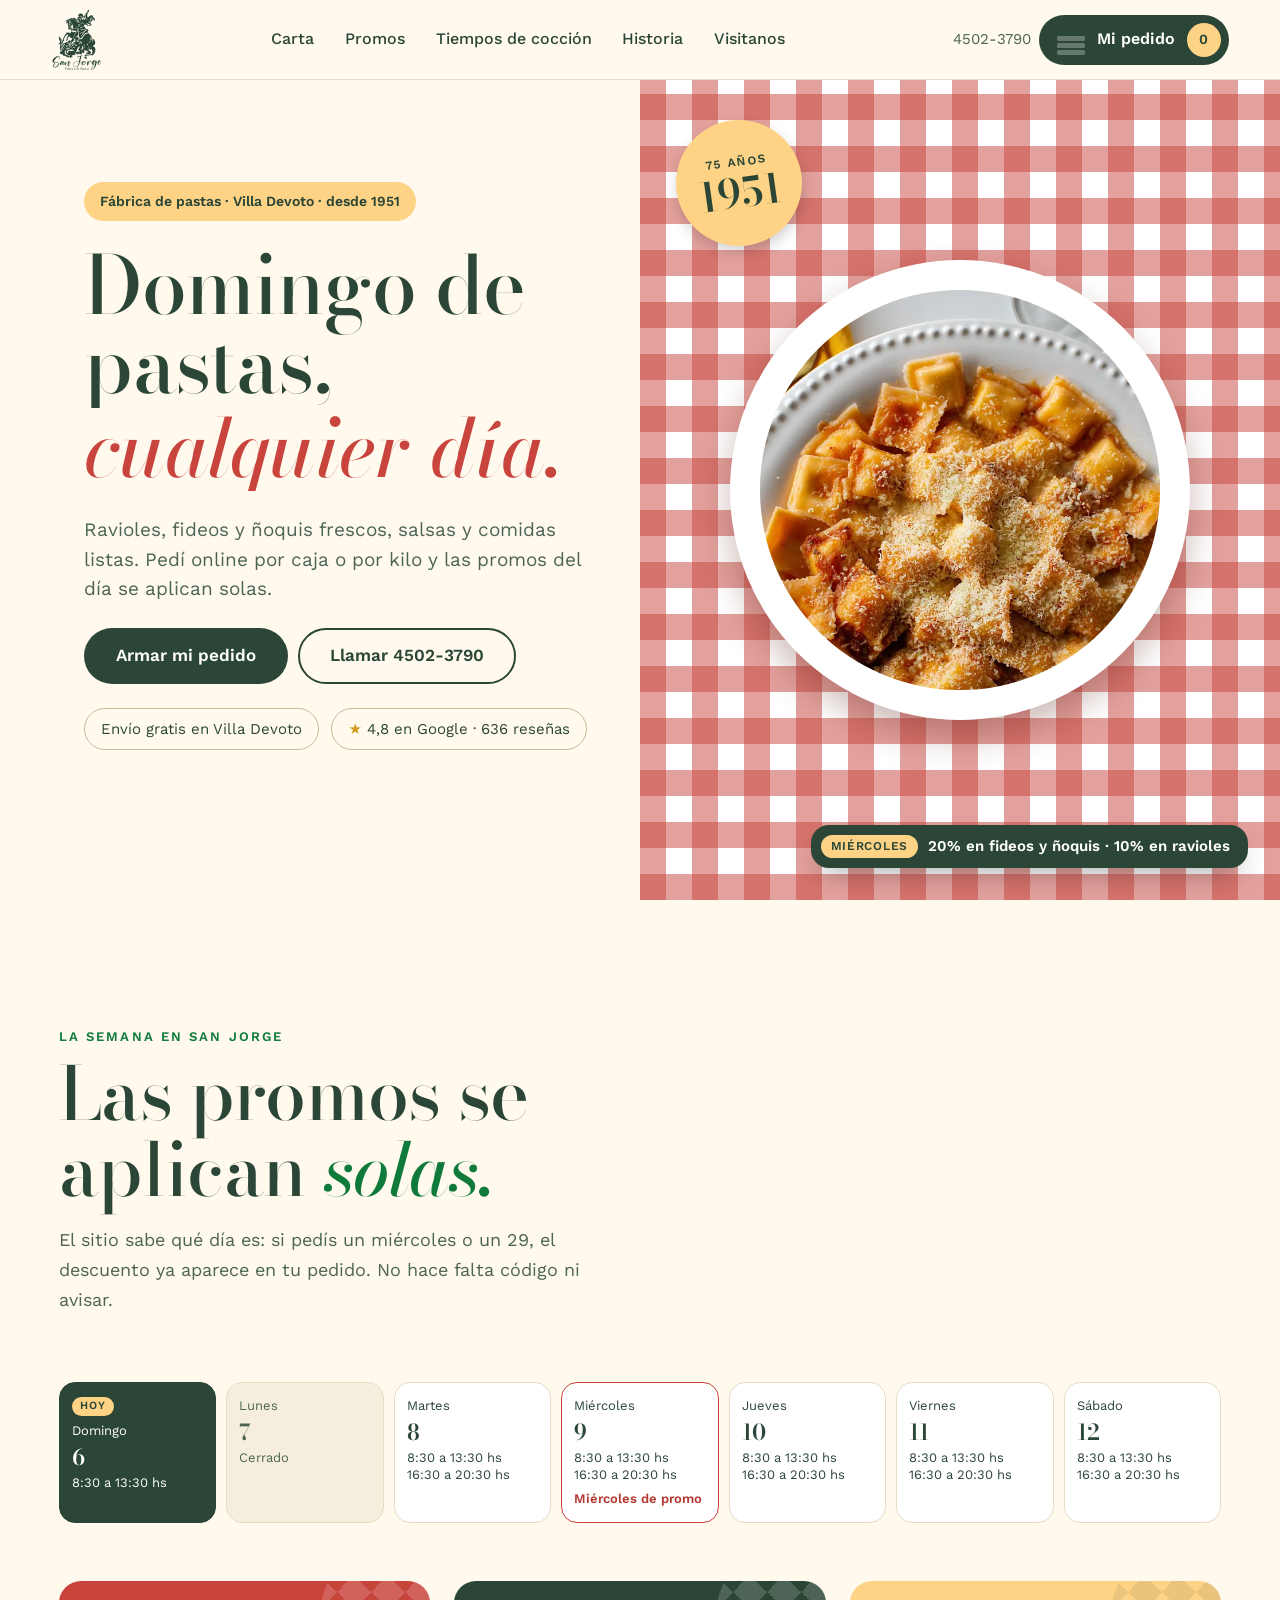
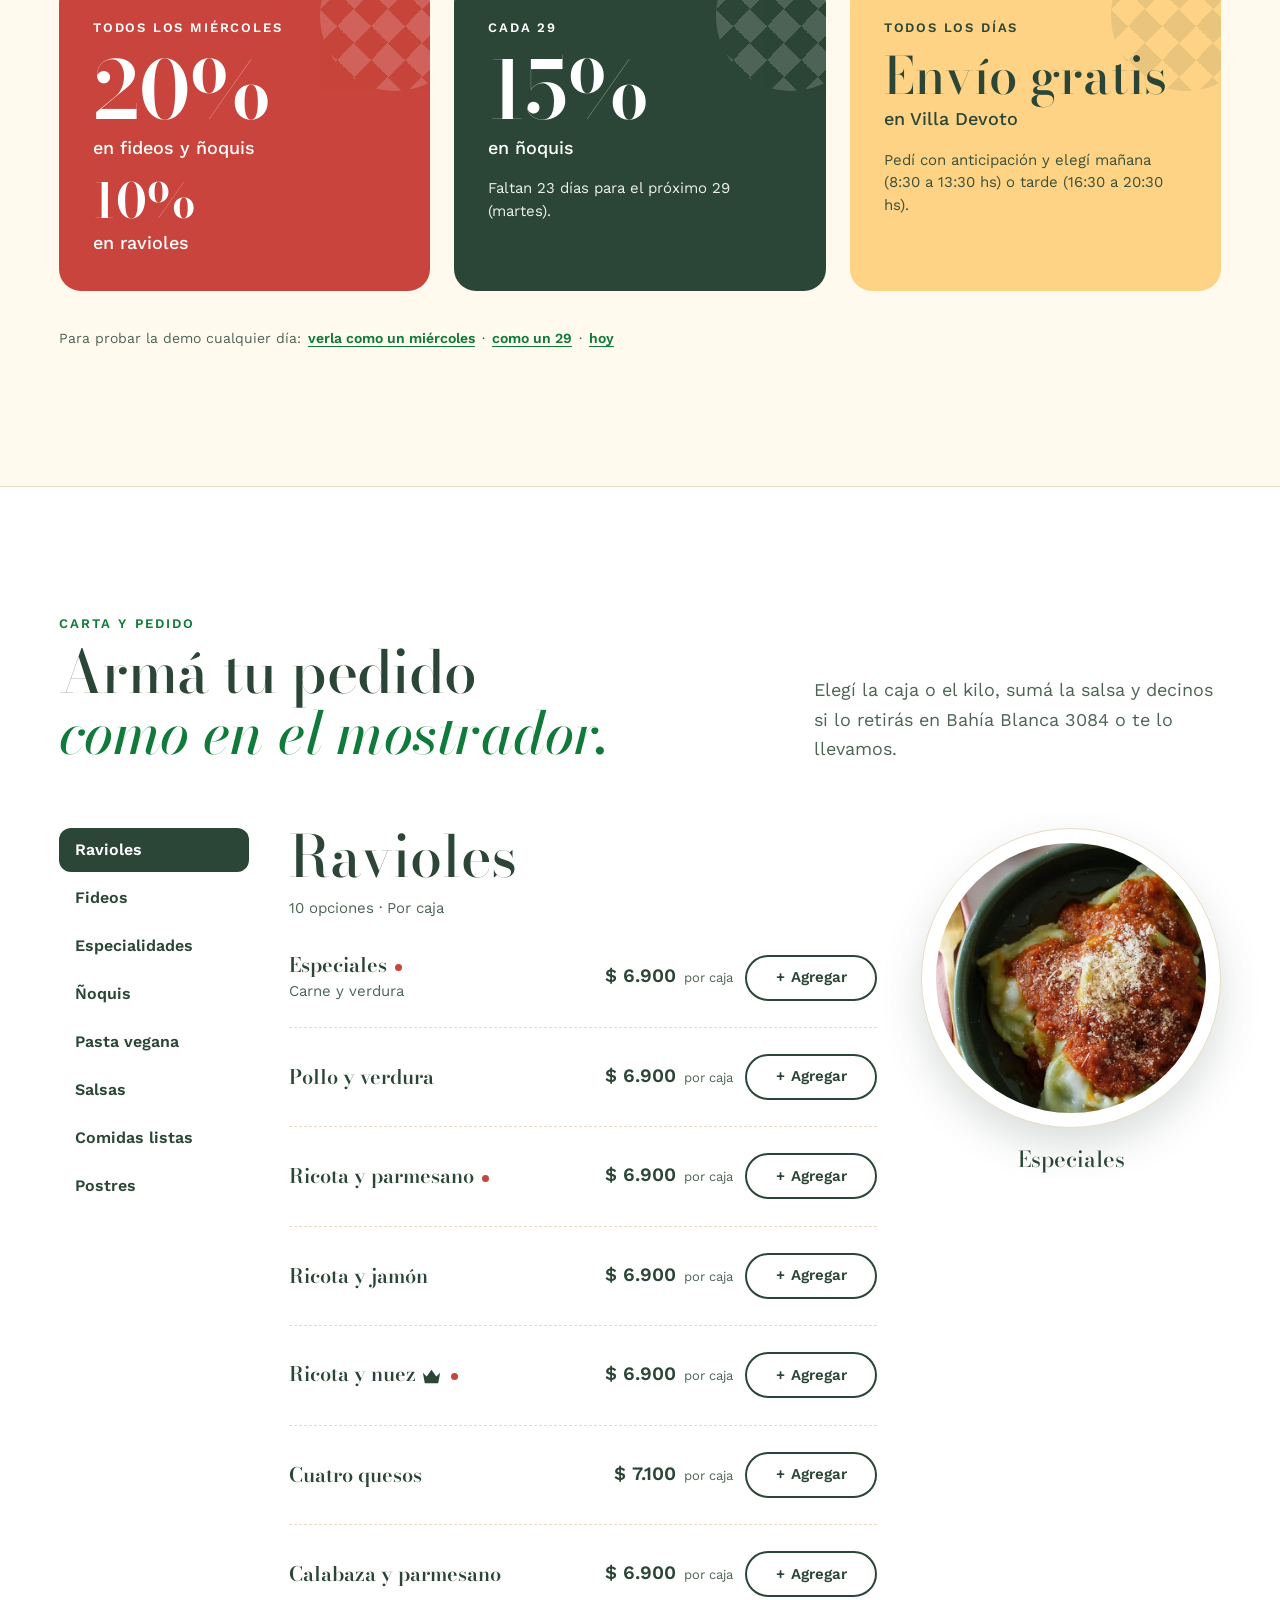
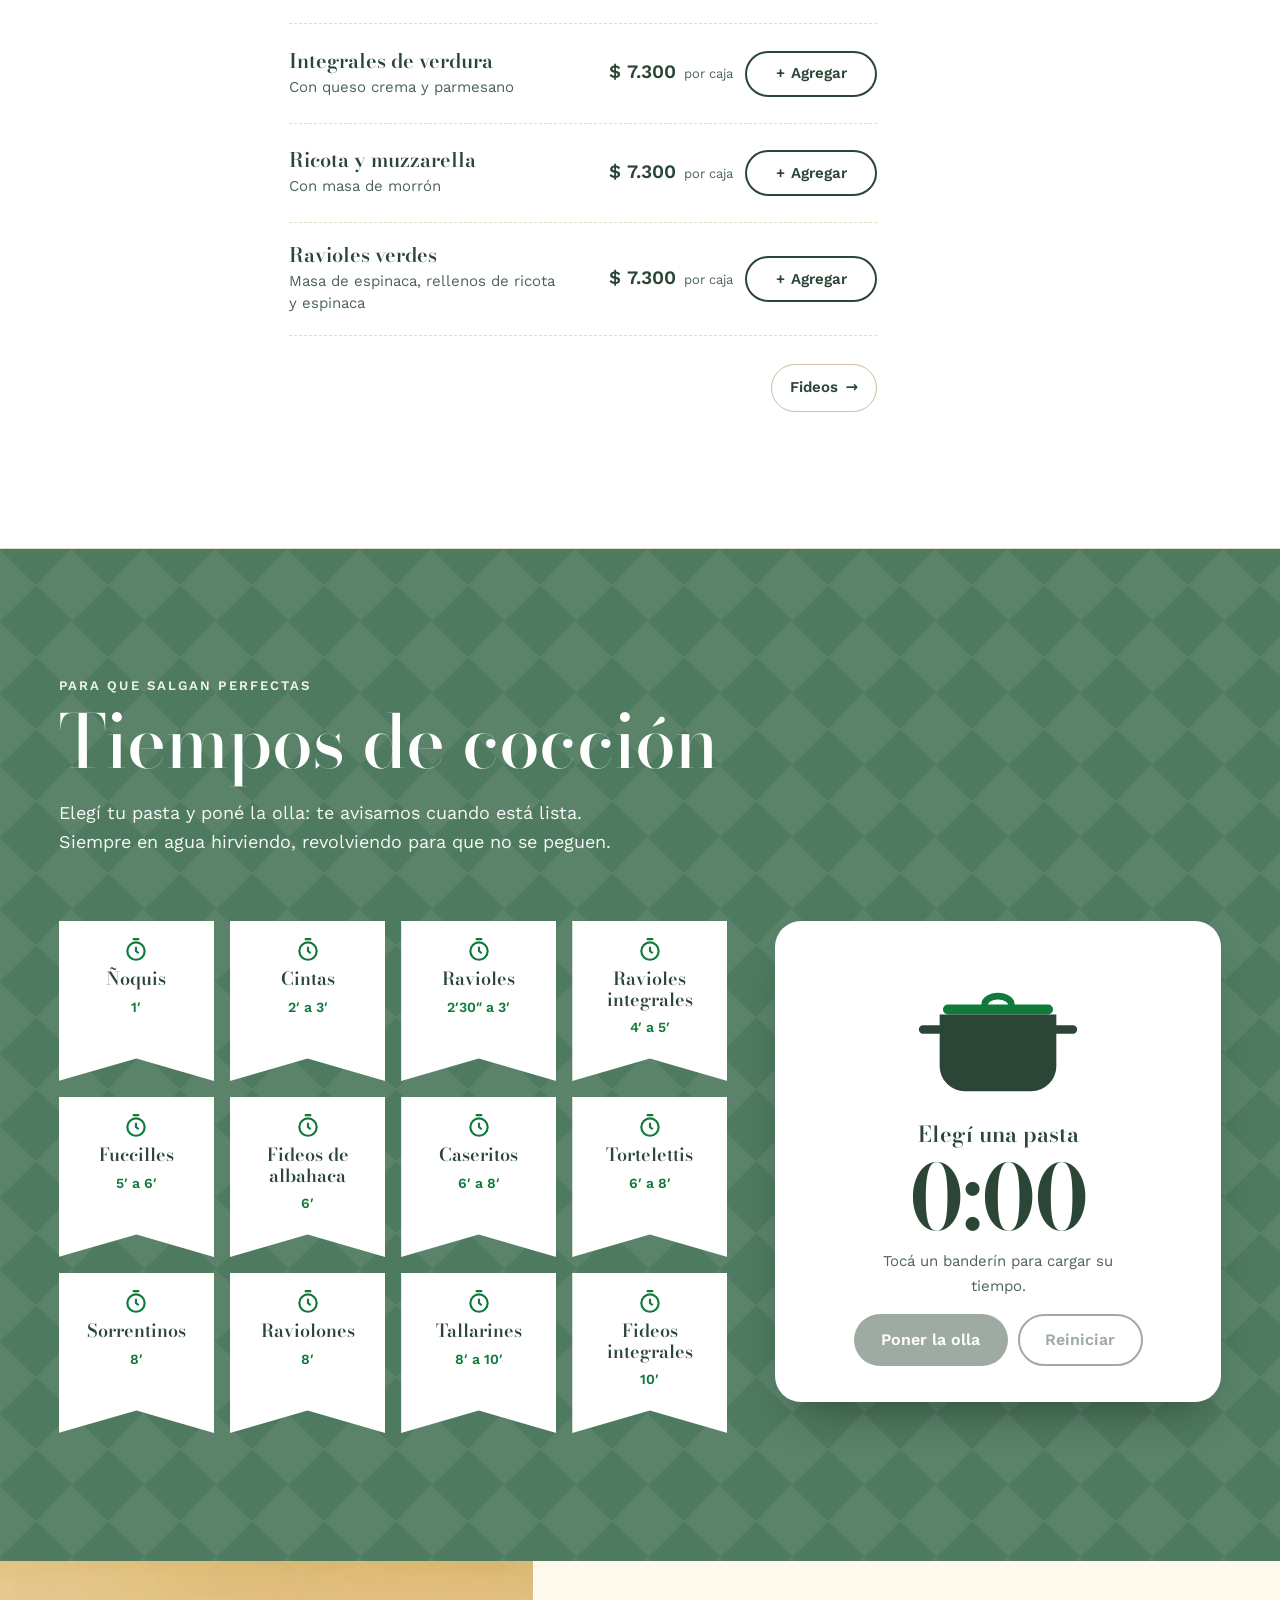
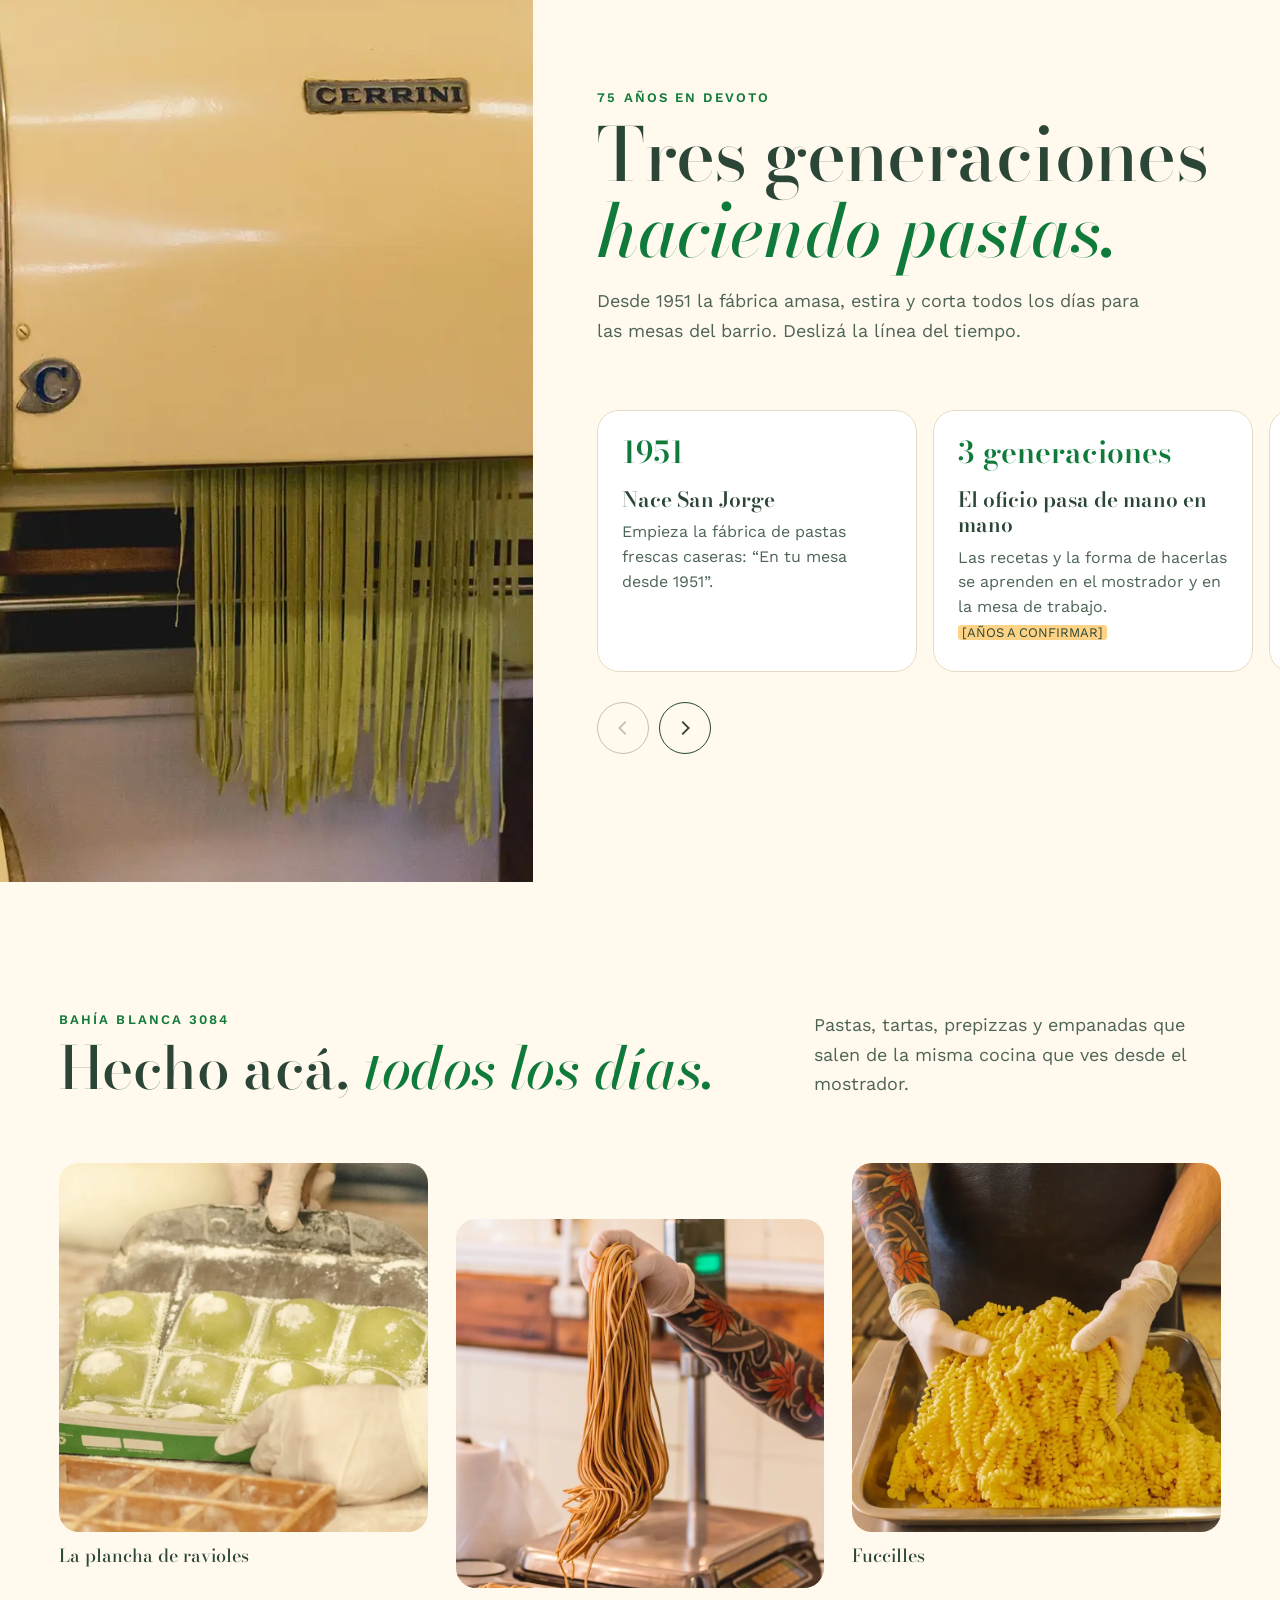
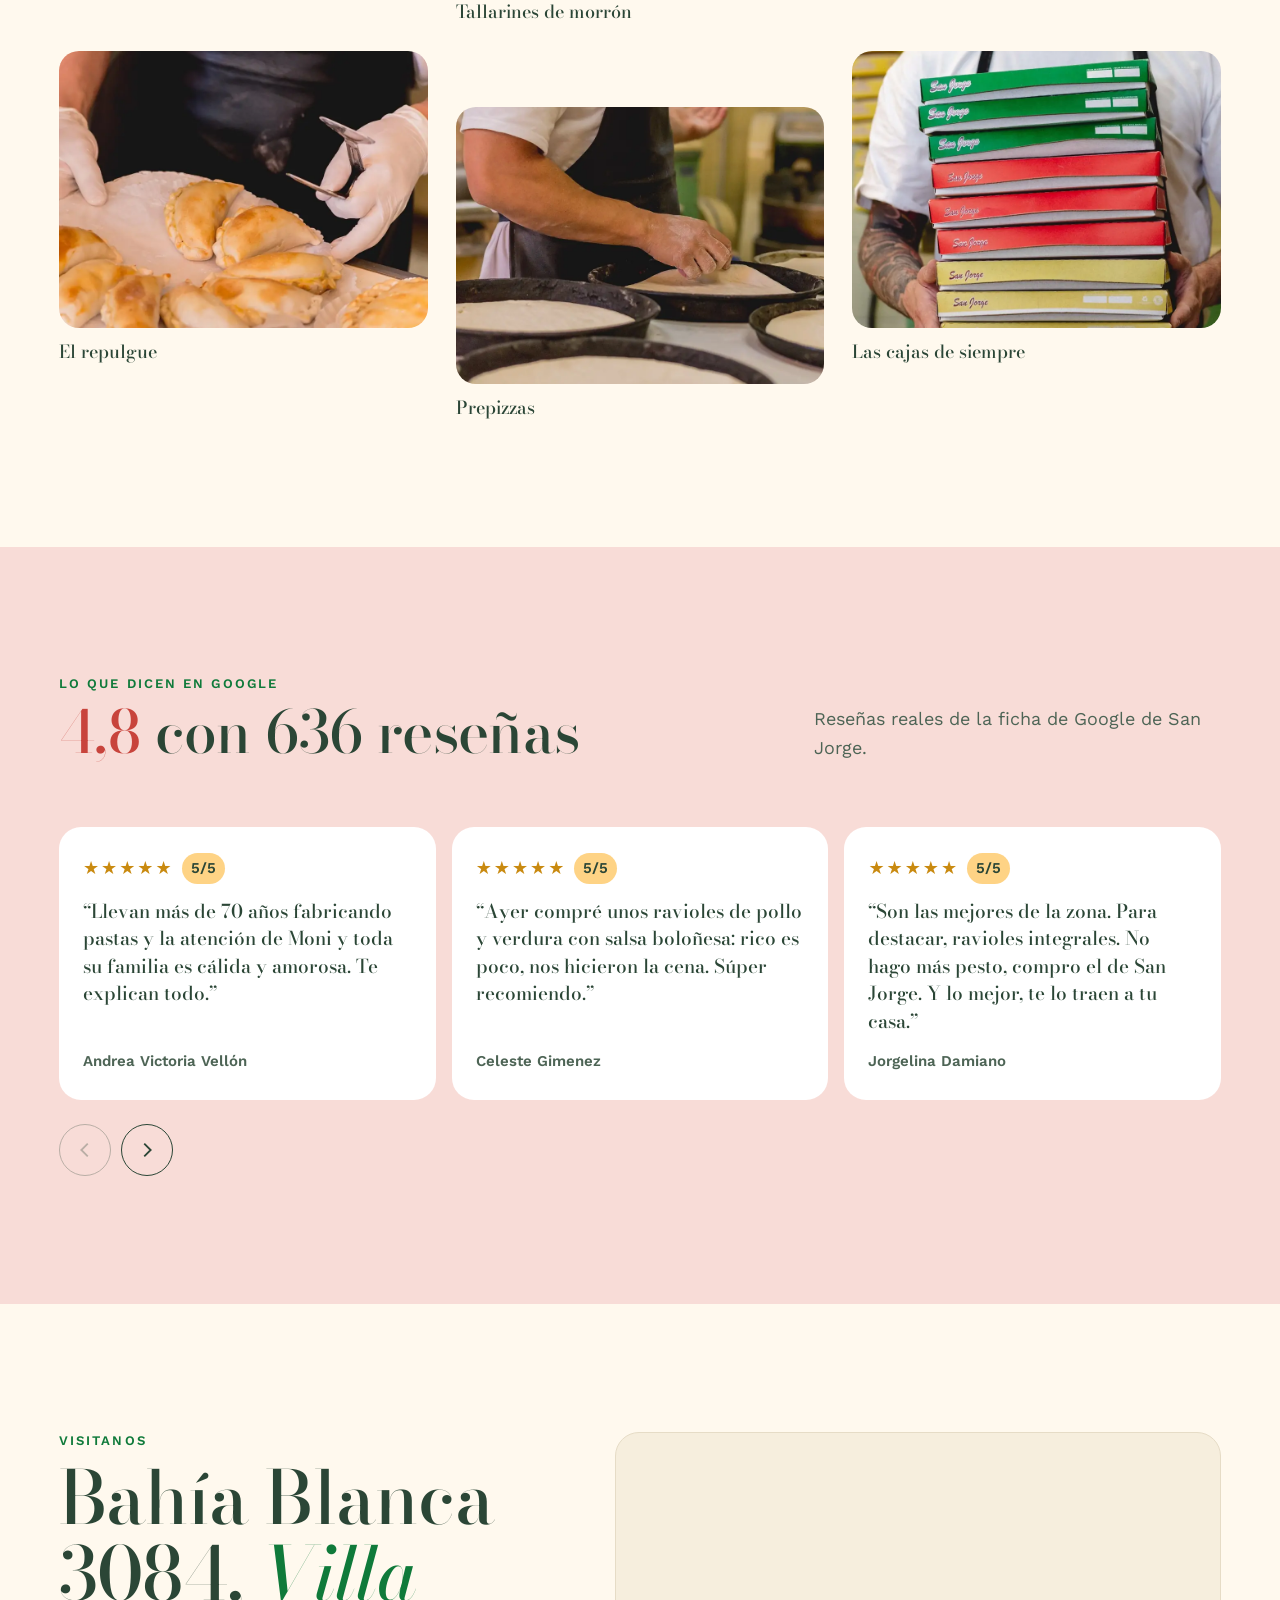
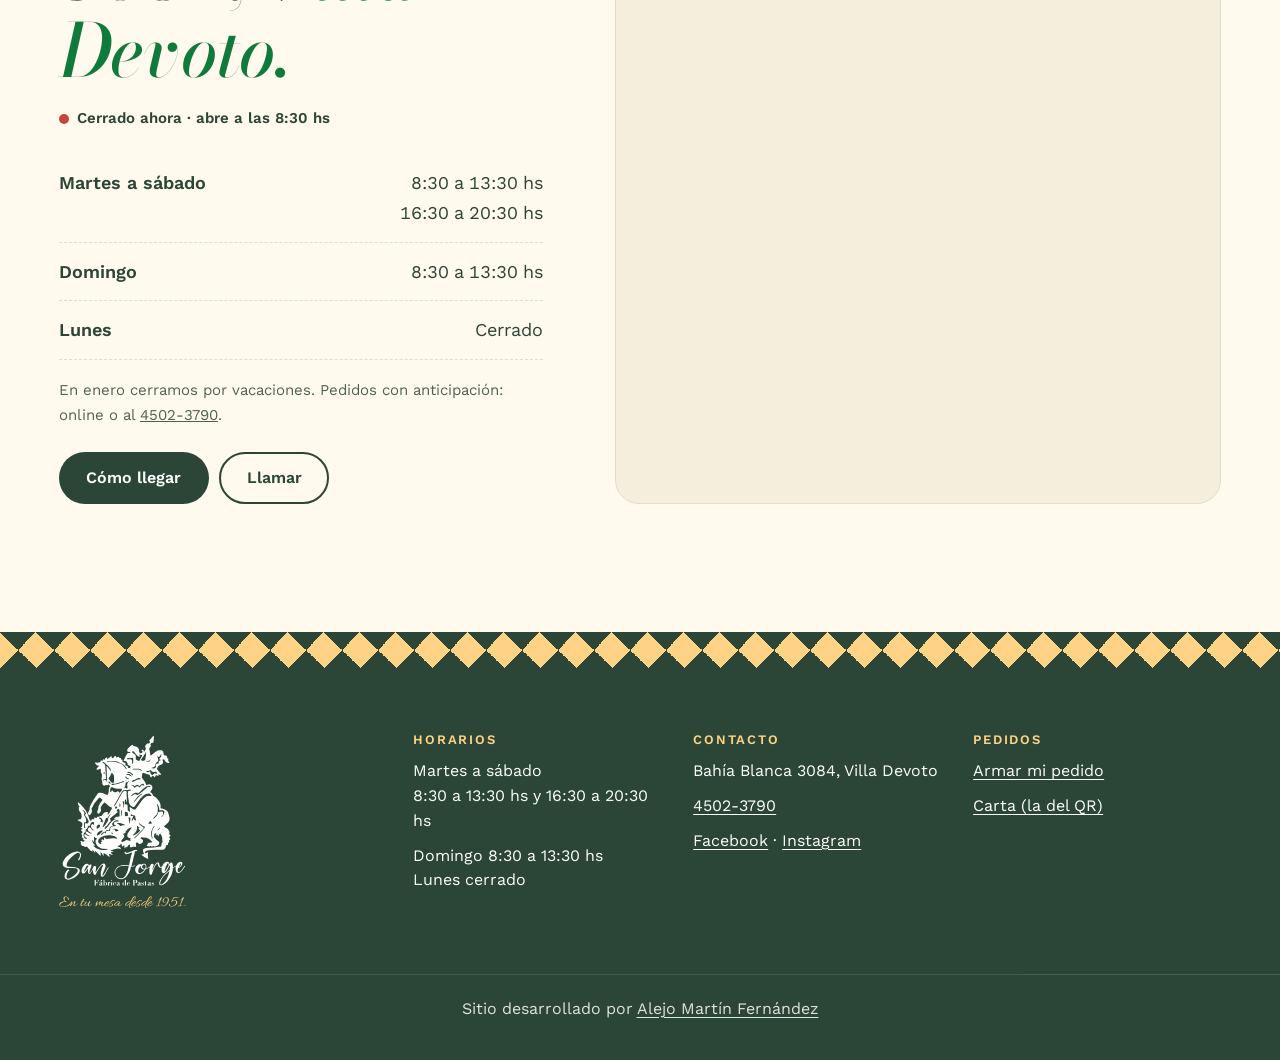
==== index.html @ 97ed31d9 "Demo San Jorge · Fábrica de Pastas (kit 1.18: promos por día, pedidos al panel) Co-Authored-By: Clau" ====
<!doctype html>
<html lang="es">
<head>
<meta charset="utf-8">
<meta name="viewport" content="width=device-width, initial-scale=1, viewport-fit=cover">
<title>San Jorge · Fábrica de Pastas en Villa Devoto desde 1951</title>
<meta name="description" content="Pastas frescas de fábrica desde 1951 en Bahía Blanca 3084, Villa Devoto. Pedí online por caja o por kilo, con salsa, y las promos del día se aplican solas.">
<meta property="og:type" content="website">
<meta property="og:site_name" content="San Jorge · Fábrica de Pastas">
<meta property="og:url" content="https://sanjorge-pastas.vercel.app/">
<meta property="og:title" content="San Jorge · Fábrica de Pastas en Villa Devoto">
<meta property="og:description" content="Pedí tus pastas por caja o por kilo, con las promos del miércoles aplicadas solas.">
<meta property="og:image" content="https://sanjorge-pastas.vercel.app/img/og.jpg?v=1">
<meta property="og:image:width" content="1200">
<meta property="og:image:height" content="630">
<meta property="og:image:type" content="image/jpeg">
<meta property="og:image:alt" content="San Jorge, Fábrica de Pastas: pastas frescas desde 1951, ahora pedí online">
<meta name="twitter:card" content="summary_large_image">
<meta name="twitter:image" content="https://sanjorge-pastas.vercel.app/img/og.jpg?v=1">
<meta name="theme-color" content="#2B4636">
<link rel="icon" href="img/marca/isotipo-pino.svg" type="image/svg+xml">
<script>
  (function () {
    var d = document.documentElement; d.classList.add('js');
    if (!matchMedia('(prefers-reduced-motion: reduce)').matches) d.classList.add('con-intro');
  })();
</script>
<link rel="preload" href="fonts/bodoni-moda-latin-opsz-normal.woff2" as="font" type="font/woff2" crossorigin>
<link rel="preload" href="fonts/work-sans-latin-400-normal.woff2" as="font" type="font/woff2" crossorigin>
<link data-kit-fonts rel="stylesheet" href="css/fonts.css?v=1">
<link rel="preload" as="image" href="img/fotos/hero-plato-m.webp" imagesrcset="img/fotos/hero-plato-m.webp 700w, img/fotos/hero-plato.webp 1100w" imagesizes="(min-width: 1024px) 520px, 300px">
<link rel="stylesheet" href="kit/kit.css?v=18">
<link rel="stylesheet" href="css/style.css?v=2">
</head>
<body>

<!-- INTRO: la laminadora -->
<div id="intro" aria-hidden="true">
  <div class="in-rods"><span></span><span></span></div>
  <div class="in-sheet">
    <div class="in-strips"><i></i><i></i><i></i><i></i><i></i><i></i><i></i><i></i></div>
    <img class="in-logo" src="img/marca/logo-pino.svg" alt="" width="240" height="294">
    <span class="in-cut"></span>
  </div>
</div>

<a class="skip" href="#carta">Ir a la carta</a>

<header class="top" id="top">
  <div class="top__in">
    <a class="top__logo" href="#inicio" aria-label="San Jorge, inicio"><img src="img/marca/logo-pino.svg" alt="San Jorge · Fábrica de Pastas" width="52" height="64"></a>
    <nav class="top__nav" aria-label="Secciones">
      <a href="#carta">Carta</a><a href="#promos">Promos</a><a href="#coccion">Tiempos de cocción</a><a href="#historia">Historia</a><a href="#visitanos">Visitanos</a>
    </nav>
    <div class="top__acts">
      <a class="top__tel" href="tel:+541145023790">4502-3790</a>
      <button type="button" class="cartbtn" data-kit-open="carrito" data-kit-target aria-label="Ver mi pedido">
        <span class="pila" aria-hidden="true"></span>
        <span class="cartbtn__t">Mi pedido</span>
        <span class="cartbtn__n" data-sj-n>0</span>
      </button>
      <a class="top__pedir" href="#carta">Pedir</a>
      <button type="button" class="top__burger" aria-label="Abrir menú" aria-expanded="false" aria-controls="menu">
        <svg viewBox="0 0 24 24" aria-hidden="true"><path d="M4 7h16M4 12h16M4 17h16"/></svg>
      </button>
    </div>
  </div>
</header>

<div class="menu" id="menu" hidden>
  <nav aria-label="Menú">
    <a href="#carta">Carta y pedido</a><a href="#promos">Promos</a><a href="#coccion">Tiempos de cocción</a><a href="#historia">75 años</a><a href="#resenas">Reseñas</a><a href="#visitanos">Visitanos</a>
  </nav>
  <p class="menu__pie">Bahía Blanca 3084 · Villa Devoto<br><a href="tel:+541145023790">4502-3790</a></p>
</div>

<main>

<!-- HERO B · el mantel -->
<section class="hero" id="inicio" aria-labelledby="hero-t">
  <div class="hero__txt">
    <p class="hero__chip h-in" style="--d:1">Fábrica de pastas · Villa Devoto · desde 1951</p>
    <h1 id="hero-t" class="hero__t"><span class="ln h-in" style="--d:2"><span>Domingo de pastas,</span></span> <span class="ln h-in" style="--d:3"><em>cualquier día.</em></span></h1>
    <p class="hero__p h-in" style="--d:4">Ravioles, fideos y ñoquis frescos<span class="solo-desk">, salsas y comidas listas</span>. Pedí online por caja o por kilo<span class="solo-desk"> y las promos del día se aplican solas</span>.</p>
    <div class="hero__cta h-in" style="--d:5">
      <a class="btn btn--pino" href="#carta">Armar mi pedido</a>
      <a class="btn btn--line" href="tel:+541145023790">Llamar 4502-3790</a>
    </div>
    <ul class="hero__datos h-in" style="--d:6">
      <li>Envío gratis en Villa Devoto</li>
      <li><span class="stars" aria-hidden="true">★</span> 4,8 en Google · 636 reseñas</li>
    </ul>
  </div>
  <div class="hero__mantel">
    <div class="plato h-in" style="--d:2">
      <div class="plato__in">
        <img src="img/fotos/hero-plato-m.webp" srcset="img/fotos/hero-plato-m.webp 700w, img/fotos/hero-plato.webp 1100w" sizes="(min-width: 1024px) 520px, 300px" width="700" height="700" alt="Raviolones gratinados de San Jorge" fetchpriority="high" decoding="async">
      </div>
    </div>
    <div class="sello h-in" style="--d:4"><small>75 años</small><b>1951</b></div>
  </div>
  <div class="hero__promo h-in" style="--d:7">
    <p class="promochip" data-sj-promochip><span class="promochip__d">Hoy</span><span class="promochip__t">Envío gratis en Villa Devoto</span></p>
  </div>
</section>

<!-- PROMOS de la semana -->
<section class="sec promos" id="promos" aria-labelledby="promos-t">
  <div class="wrap">
    <div class="sec__head rv">
      <p class="kicker">La semana en San Jorge</p>
      <h2 id="promos-t" class="h2">Las promos se aplican <em>solas.</em></h2>
      <p class="sec__p">El sitio sabe qué día es: si pedís un miércoles o un 29, el descuento ya aparece en tu pedido. No hace falta código ni avisar.</p>
    </div>
    <ol class="semana rv" data-sj-semana aria-label="Días de la semana"></ol>
    <div class="promos__grid">
      <article class="promo rv">
        <p class="promo__dia">Todos los miércoles</p>
        <p class="promo__big"><b data-sj-pct="mie-fideos">20</b>% <span>en fideos y ñoquis</span></p>
        <p class="promo__big promo__big--s"><b data-sj-pct="mie-ravioles">10</b>% <span>en ravioles</span></p>
      </article>
      <article class="promo promo--29 rv">
        <p class="promo__dia">Cada 29</p>
        <p class="promo__big"><b data-sj-pct="29-noquis">15</b>% <span>en ñoquis</span></p>
        <p class="promo__cuenta" data-sj-29>Faltan — días para el próximo 29</p>
      </article>
      <article class="promo promo--envio rv">
        <p class="promo__dia">Todos los días</p>
        <p class="promo__big promo__big--txt">Envío gratis <span>en Villa Devoto</span></p>
        <p class="promo__cuenta">Pedí con anticipación y elegí mañana (8:30 a 13:30 hs) o tarde (16:30 a 20:30 hs).</p>
      </article>
    </div>
    <p class="demo-dia rv">Para probar la demo cualquier día: <a href="?dia=miercoles#promos">verla como un miércoles</a> · <a href="?dia=29#promos">como un 29</a> · <a href="./#promos">hoy</a></p>
  </div>
</section>

<!-- CARTA + PEDIDO -->
<section class="sec carta" id="carta" aria-labelledby="carta-t">
  <div class="wrap">
    <div class="sec__head sec__head--row rv">
      <div>
        <p class="kicker">Carta y pedido</p>
        <h2 id="carta-t" class="h2">Armá tu pedido <em>como en el mostrador.</em></h2>
      </div>
      <p class="sec__p">Elegí la caja o el kilo, sumá la salsa y decinos si lo retirás en Bahía Blanca 3084 o te lo llevamos.</p>
    </div>
    <div class="carta__grid">
      <div class="carta__kit" data-kit="carta" id="carta-sj" aria-label="Carta de San Jorge"></div>
      <aside class="carta__foto" aria-hidden="true" data-kit-ph="no">
        <div class="carta__fotobox">
          <img data-sj-foto src="img/carta/ravioles.webp" alt="" width="640" height="640" loading="lazy" decoding="async">
        </div>
        <p class="carta__fotonom" data-sj-fotonom>Ravioles caseros</p>
      </aside>
    </div>
  </div>
</section>

<!-- TIEMPOS DE COCCIÓN -->
<section class="sec coccion" id="coccion" aria-labelledby="coccion-t">
  <div class="wrap">
    <div class="sec__head rv">
      <p class="kicker">Para que salgan perfectas</p>
      <h2 id="coccion-t" class="h2">Tiempos de cocción</h2>
      <p class="sec__p">Elegí tu pasta y poné la olla: te avisamos cuando está lista. Siempre en agua hirviendo, revolviendo para que no se peguen.</p>
    </div>
    <div class="coccion__grid">
      <div class="banderines rv" data-sj-banderines role="list"></div>
      <div class="olla rv" aria-live="polite">
        <div class="olla__dib" aria-hidden="true">
          <div class="vapor"><i></i><i></i><i></i></div>
          <svg viewBox="0 0 240 170"><path class="olla__tapa" d="M60 52h120a6 6 0 0 1 0 12H60a6 6 0 0 1 0-12Z"/><path d="M50 64h140v62a30 30 0 0 1-30 30H80a30 30 0 0 1-30-30Z" class="olla__cuerpo"/><path d="M50 82H30M190 82h20" class="olla__asa"/><path d="M104 52a16 10 0 0 1 32 0" class="olla__mango"/></svg>
        </div>
        <p class="olla__pasta" data-sj-olla-nom>Elegí una pasta</p>
        <p class="olla__reloj" data-sj-reloj>0:00</p>
        <p class="olla__tip" data-sj-olla-tip>Tocá un banderín para cargar su tiempo.</p>
        <div class="olla__btns">
          <button type="button" class="btn btn--pino" data-sj-olla="start" disabled>Poner la olla</button>
          <button type="button" class="btn btn--line" data-sj-olla="reset" disabled>Reiniciar</button>
        </div>
      </div>
    </div>
  </div>
</section>

<!-- HISTORIA -->
<section class="sec historia" id="historia" aria-labelledby="historia-t">
  <div class="historia__foto rv">
    <img src="img/fotos/maquina.webp" alt="La máquina de San Jorge cortando tallarines de espinaca" width="1000" height="1000" loading="lazy" decoding="async">
  </div>
  <div class="historia__txt">
    <div class="sec__head rv">
      <p class="kicker">75 años en Devoto</p>
      <h2 id="historia-t" class="h2">Tres generaciones <em>haciendo pastas.</em></h2>
      <p class="sec__p">Desde 1951 la fábrica amasa, estira y corta todos los días para las mesas del barrio. Deslizá la línea del tiempo.</p>
    </div>
    <div class="drag linea rv" id="linea" data-drag tabindex="0" aria-label="Línea del tiempo">
      <article class="hito"><b>1951</b><h3>Nace San Jorge</h3><p>Empieza la fábrica de pastas frescas caseras: “En tu mesa desde 1951”.</p></article>
      <article class="hito"><b>3 generaciones</b><h3>El oficio pasa de mano en mano</h3><p>Las recetas y la forma de hacerlas se aprenden en el mostrador y en la mesa de trabajo. <span class="ph">[AÑOS A CONFIRMAR]</span></p></article>
      <article class="hito"><b>Todos los días</b><h3>La máquina de siempre</h3><p>La laminadora sigue estirando la masa y cortando los tallarines, como en la foto.</p></article>
      <article class="hito"><b>2022</b><h3>“Volvemos a las redes”</h3><p>Con 71 años de oficio, San Jorge vuelve a contar su día a día en Instagram.</p></article>
      <article class="hito hito--hoy"><b>2026</b><h3>75 años, pedido online</h3><p>La misma fábrica, ahora con el pedido armado desde el celu.</p></article>
    </div>
    <div class="flechas" data-flechas="linea"><button type="button" data-dir="-1" aria-label="Anterior"><svg viewBox="0 0 24 24" aria-hidden="true"><path d="M15 5l-7 7 7 7"/></svg></button><button type="button" data-dir="1" aria-label="Siguiente"><svg viewBox="0 0 24 24" aria-hidden="true"><path d="M9 5l7 7-7 7"/></svg></button></div>
  </div>
</section>

<!-- LA FÁBRICA -->
<section class="sec fabrica" id="fabrica" aria-labelledby="fabrica-t">
  <div class="wrap">
    <div class="sec__head sec__head--row rv">
      <div>
        <p class="kicker">Bahía Blanca 3084</p>
        <h2 id="fabrica-t" class="h2">Hecho acá, <em>todos los días.</em></h2>
      </div>
      <p class="sec__p">Pastas, tartas, prepizzas y empanadas que salen de la misma cocina que ves desde el mostrador.</p>
    </div>
    <div class="drag galeria" data-drag tabindex="0" aria-label="Fotos de la fábrica">
      <figure class="gal rv"><img src="img/fotos/f-plancha.webp" alt="Plancha de ravioles verdes recién armados" width="900" height="900" loading="lazy" decoding="async"><figcaption>La plancha de ravioles</figcaption></figure>
      <figure class="gal rv"><img src="img/fotos/fideos-colgando.webp" alt="Tallarines de morrón recién cortados" width="900" height="900" loading="lazy" decoding="async"><figcaption>Tallarines de morrón</figcaption></figure>
      <figure class="gal rv"><img src="img/fotos/f-fuccilles.webp" alt="Fuccilles frescos en bandeja" width="900" height="900" loading="lazy" decoding="async"><figcaption>Fuccilles</figcaption></figure>
      <figure class="gal rv"><img src="img/fotos/f-repulgue.webp" alt="Repulgue de empanadas a mano" width="900" height="900" loading="lazy" decoding="async"><figcaption>El repulgue</figcaption></figure>
      <figure class="gal rv"><img src="img/fotos/f-prepizzas.webp" alt="Prepizzas en sus moldes" width="900" height="900" loading="lazy" decoding="async"><figcaption>Prepizzas</figcaption></figure>
      <figure class="gal rv"><img src="img/fotos/cajas.webp" alt="Pila de cajas verdes, rojas y amarillas de San Jorge" width="900" height="900" loading="lazy" decoding="async"><figcaption>Las cajas de siempre</figcaption></figure>
    </div>
  </div>
</section>

<!-- RESEÑAS -->
<section class="sec resenas" id="resenas" aria-labelledby="resenas-t">
  <div class="wrap">
    <div class="sec__head sec__head--row rv">
      <div>
        <p class="kicker">Lo que dicen en Google</p>
        <h2 id="resenas-t" class="h2"><span class="nota">4,8</span> con 636 reseñas</h2>
      </div>
      <p class="sec__p">Reseñas reales de la ficha de Google de San Jorge.</p>
    </div>
    <div class="drag rese" id="rese" data-drag tabindex="0" aria-label="Reseñas de Google">
      <article class="res rv"><p class="res__stars" aria-label="5 de 5 estrellas"><span aria-hidden="true">★★★★★</span> <b>5/5</b></p><p class="res__t">“Llevan más de 70 años fabricando pastas y la atención de Moni y toda su familia es cálida y amorosa. Te explican todo.”</p><p class="res__n">Andrea Victoria Vellón</p></article>
      <article class="res rv"><p class="res__stars" aria-label="5 de 5 estrellas"><span aria-hidden="true">★★★★★</span> <b>5/5</b></p><p class="res__t">“Ayer compré unos ravioles de pollo y verdura con salsa boloñesa: rico es poco, nos hicieron la cena. Súper recomiendo.”</p><p class="res__n">Celeste Gimenez</p></article>
      <article class="res rv"><p class="res__stars" aria-label="5 de 5 estrellas"><span aria-hidden="true">★★★★★</span> <b>5/5</b></p><p class="res__t">“Son las mejores de la zona. Para destacar, ravioles integrales. No hago más pesto, compro el de San Jorge. Y lo mejor, te lo traen a tu casa.”</p><p class="res__n">Jorgelina Damiano</p></article>
      <article class="res rv"><p class="res__stars" aria-label="5 de 5 estrellas"><span aria-hidden="true">★★★★★</span> <b>5/5</b></p><p class="res__t">“Probamos los sorrentinos de muzzarella y jamón. Son muy lindos, súper rellenos y te hacen quedar bien con cualquier invitado.”</p><p class="res__n">Chiara Rizzo</p></article>
      <article class="res rv"><p class="res__stars" aria-label="5 de 5 estrellas"><span aria-hidden="true">★★★★★</span> <b>5/5</b></p><p class="res__t">“Me atendió Mónica, la dueña, una genia. Compré raviolones caseros exquisitos. Muy recomendable.”</p><p class="res__n">Flavia Di Biase</p></article>
      <article class="res rv"><p class="res__stars" aria-label="5 de 5 estrellas"><span aria-hidden="true">★★★★★</span> <b>5/5</b></p><p class="res__t">“La pasta, una delicia. Se nota el amor y la dedicación que le ponen a cada producto.”</p><p class="res__n">Mariana</p></article>
    </div>
    <div class="flechas" data-flechas="rese"><button type="button" data-dir="-1" aria-label="Anterior"><svg viewBox="0 0 24 24" aria-hidden="true"><path d="M15 5l-7 7 7 7"/></svg></button><button type="button" data-dir="1" aria-label="Siguiente"><svg viewBox="0 0 24 24" aria-hidden="true"><path d="M9 5l7 7-7 7"/></svg></button></div>
  </div>
</section>

<!-- VISITANOS -->
<section class="sec visit" id="visitanos" aria-labelledby="visit-t">
  <div class="wrap visit__grid">
    <div class="visit__txt rv">
      <p class="kicker">Visitanos</p>
      <h2 id="visit-t" class="h2">Bahía Blanca 3084, <em>Villa Devoto.</em></h2>
      <p class="estado" data-sj-estado>&nbsp;</p>
      <dl class="horas">
        <div><dt>Martes a sábado</dt><dd>8:30 a 13:30 hs<br>16:30 a 20:30 hs</dd></div>
        <div><dt>Domingo</dt><dd>8:30 a 13:30 hs</dd></div>
        <div><dt>Lunes</dt><dd>Cerrado</dd></div>
      </dl>
      <p class="visit__nota">En enero cerramos por vacaciones. Pedidos con anticipación: online o al <a href="tel:+541145023790">4502-3790</a>.</p>
      <div class="visit__btns">
        <a class="btn btn--pino" href="https://www.google.com/maps/dir/?api=1&amp;destination=San+Jorge+F%C3%A1brica+de+pastas%2C+Bah%C3%ADa+Blanca+3084%2C+CABA" target="_blank" rel="noopener">Cómo llegar</a>
        <a class="btn btn--line" href="tel:+541145023790">Llamar</a>
      </div>
    </div>
    <div class="mapa rv">
      <iframe title="Mapa: San Jorge Fábrica de pastas, Bahía Blanca 3084" src="https://www.google.com/maps?q=San+Jorge+F%C3%A1brica+de+pastas,+Bah%C3%ADa+Blanca+3084,+CABA&amp;z=16&amp;output=embed" loading="lazy" referrerpolicy="no-referrer-when-downgrade"></iframe>
    </div>
  </div>
</section>

</main>

<footer class="pie">
  <div class="pie__rombos" aria-hidden="true"></div>
  <div class="wrap pie__grid">
    <div class="pie__marca">
      <img src="img/marca/logo-blanco.svg" alt="San Jorge · Fábrica de Pastas" width="150" height="184" loading="lazy">
      <p class="pie__lema">En tu mesa desde 1951.</p>
    </div>
    <div>
      <h3>Horarios</h3>
      <p>Martes a sábado<br>8:30 a 13:30 hs y 16:30 a 20:30 hs</p>
      <p>Domingo 8:30 a 13:30 hs<br>Lunes cerrado</p>
    </div>
    <div>
      <h3>Contacto</h3>
      <p>Bahía Blanca 3084, Villa Devoto</p>
      <p><a href="tel:+541145023790">4502-3790</a></p>
      <p><a href="https://www.facebook.com/sanjorgedevoto" target="_blank" rel="noopener">Facebook</a> · <a href="https://www.instagram.com/sanjorgepastas/" target="_blank" rel="noopener">Instagram</a></p>
    </div>
    <div>
      <h3>Pedidos</h3>
      <p><a href="#carta">Armar mi pedido</a></p>
      <p><a href="carta/">Carta (la del QR)</a></p>
    </div>
  </div>
  <p class="pie__credito">Sitio desarrollado por <a href="https://alejomfernandez.com.ar" target="_blank" rel="noopener">Alejo Martín Fernández</a></p>
</footer>

<script type="module" src="js/main.js?v=2"></script>
</body>
</html>
---- css/fonts.css ----
/* Fuentes alojadas en la demo (latin): Bodoni Moda (variable, opsz + wght), Work Sans, Allura */
@font-face { font-family: 'Bodoni Moda'; font-style: normal; font-weight: 400 900; font-display: swap; src: url(../fonts/bodoni-moda-latin-opsz-normal.woff2) format('woff2-variations'); }
@font-face { font-family: 'Bodoni Moda'; font-style: italic; font-weight: 400 900; font-display: swap; src: url(../fonts/bodoni-moda-latin-opsz-italic.woff2) format('woff2-variations'); }
@font-face { font-family: 'Work Sans'; font-style: normal; font-weight: 400; font-display: swap; src: url(../fonts/work-sans-latin-400-normal.woff2) format('woff2'); }
@font-face { font-family: 'Work Sans'; font-style: normal; font-weight: 500; font-display: swap; src: url(../fonts/work-sans-latin-500-normal.woff2) format('woff2'); }
@font-face { font-family: 'Work Sans'; font-style: normal; font-weight: 600 700; font-display: swap; src: url(../fonts/work-sans-latin-600-normal.woff2) format('woff2'); }
@font-face { font-family: 'Allura'; font-style: normal; font-weight: 400; font-display: swap; src: url(../fonts/allura-latin-400-normal.woff2) format('woff2'); }
---- kit/kit.css ----
/* KIT DEMOS — estilos de módulos y popups.
   Todo sale de las variables --kit-* que arma core/theme.js desde cliente.json → marca.
   Cada demo puede pisar cualquier variable o clase .kit-* en su propio CSS. */

:root {
  --kit-bg: #fff; --kit-surface: #fff; --kit-text: #151515; --kit-muted: #666; --kit-primary: #111; --kit-on-primary: #fff;
  --kit-accent: #fc0; --kit-on-accent: #111; --kit-border: #ddd; --kit-ok: #1f9d55; --kit-warn: #d97706; --kit-danger: #d42a1d;
  --kit-font-head: inherit; --kit-font-body: inherit; --kit-head-case: uppercase;
  --kit-radius: 14px; --kit-radius-btn: 12px; --kit-border-w: 1.5px; --kit-shadow: 0 10px 30px -12px rgba(0,0,0,.35);
  --kit-ease: cubic-bezier(.2,.8,.2,1); --kit-z: 9000;
}
.kit-root, .kit-root *, .kit-root *::before, .kit-root *::after { box-sizing: border-box; }
.kit-root [hidden], .kit-root[hidden] { display: none !important; }
.kit-root { font-family: var(--kit-font-body); color: var(--kit-text); -webkit-tap-highlight-color: transparent; }
.kit-sr { position: absolute !important; width: 1px; height: 1px; overflow: hidden; clip: rect(0 0 0 0); white-space: nowrap; }
html.kit-lock { overflow: hidden; }
html.kit-lock body { overflow: hidden; touch-action: none; }

/* ---------- botones ---------- */
.kit-btn {
  appearance: none; display: inline-flex; align-items: center; justify-content: center; gap: .45em;
  min-height: 44px; padding: .7em 1.15em; border: var(--kit-border-w) solid var(--kit-primary); border-radius: var(--kit-radius-btn);
  background: var(--kit-primary); color: var(--kit-on-primary); font: 700 .95rem/1.1 var(--kit-font-body); text-decoration: none;
  cursor: pointer; transition: transform .15s var(--kit-ease), filter .15s, background .2s, box-shadow .2s; white-space: nowrap;
}
.kit-btn:hover { filter: brightness(1.08); }
.kit-btn:active { transform: translateY(1px) scale(.98); }
.kit-btn:focus-visible, .kit-chip:focus-visible, .kit-tab:focus-visible, .kit-add:focus-visible, .kit-x:focus-visible { outline: 3px solid var(--kit-accent); outline-offset: 2px; }
.kit-btn--ghost { background: var(--kit-surface); color: var(--kit-text); border-color: var(--kit-border); }
.kit-btn--danger { background: var(--kit-danger); border-color: var(--kit-danger); color: #fff; }
.kit-btn--danger-t { color: var(--kit-danger); }
.kit-btn--sm { min-height: 36px; padding: .45em .85em; font-size: .85rem; }
.kit-btn--big { min-height: 54px; font-size: 1.05rem; font-family: var(--kit-font-head); text-transform: var(--kit-head-case); letter-spacing: .02em; }
.kit-btn--block { width: 100%; }
.kit-btn[disabled] { opacity: .55; cursor: not-allowed; }
.kit-btn.is-loading { position: relative; color: transparent !important; }
.kit-btn.is-loading::after { content: ""; position: absolute; width: 20px; height: 20px; border: 2.5px solid var(--kit-on-primary); border-right-color: transparent; border-radius: 50%; animation: kit-spin .7s linear infinite; }
.kit-icon { appearance: none; width: 36px; height: 36px; display: inline-grid; place-items: center; border: var(--kit-border-w) solid var(--kit-border); border-radius: 10px; background: var(--kit-surface); color: var(--kit-text); cursor: pointer; font-size: 1rem; }
.kit-icon--danger { color: var(--kit-danger); }
.kit-icon[disabled] { opacity: .35; cursor: default; }
.kit-row { display: flex; gap: .6rem; flex-wrap: wrap; align-items: center; }
.kit-row--end { justify-content: flex-end; } .kit-row--center { justify-content: center; } .kit-row--between { justify-content: space-between; }
.kit-row--stack { flex-direction: column; align-items: stretch; }

/* ---------- badges / tags ---------- */
.kit-badge { display: inline-flex; align-items: center; gap: .3em; padding: .28em .6em; border-radius: 999px; font: 700 .72rem/1 var(--kit-font-body); letter-spacing: .02em; background: color-mix(in srgb, var(--kit-text) 9%, var(--kit-surface)); color: var(--kit-text); white-space: nowrap; }
.kit-badge--ok { background: color-mix(in srgb, var(--kit-ok) 16%, var(--kit-surface)); color: color-mix(in srgb, var(--kit-ok) 75%, #000); }
.kit-badge--warn { background: color-mix(in srgb, var(--kit-warn) 18%, var(--kit-surface)); color: color-mix(in srgb, var(--kit-warn) 70%, #000); }
.kit-badge--danger, .kit-badge--off { background: color-mix(in srgb, var(--kit-danger) 14%, var(--kit-surface)); color: color-mix(in srgb, var(--kit-danger) 80%, #000); }
.kit-badge--new { background: var(--kit-accent); color: var(--kit-on-accent); animation: kit-pulse 1.4s ease-in-out 3; }
.kit-tag { display: inline-grid; place-items: center; width: 1.15em; height: 1.15em; vertical-align: -.12em; margin-left: .15em; color: var(--kit-primary); }
.kit-tag svg { width: 100%; height: 100%; }
.kit-tag--txt { width: auto; height: auto; font-size: .7em; padding: .15em .45em; border-radius: 999px; background: var(--kit-accent); color: var(--kit-on-accent); }

/* ---------- carta ---------- */
.kit-carta { --kit-cols: 1; }
.kit-tabs { display: flex; gap: .5rem; overflow-x: auto; scrollbar-width: none; padding: 2px 2px 10px; margin-bottom: .5rem; scroll-snap-type: x proximity; }
.kit-tabs::-webkit-scrollbar { display: none; }
.kit-tab {
  appearance: none; flex: 0 0 auto; scroll-snap-align: start; min-height: 44px; padding: .55em 1.1em;
  border: var(--kit-border-w) solid var(--kit-text); border-radius: var(--kit-radius-btn); background: var(--kit-surface); color: var(--kit-text);
  font: 700 .95rem/1 var(--kit-font-head); text-transform: var(--kit-head-case); letter-spacing: .03em; cursor: pointer; transition: background .2s, color .2s, transform .15s;
}
.kit-tab.is-on { background: var(--kit-primary); border-color: var(--kit-primary); color: var(--kit-on-primary); }
.kit-carta__panel { display: grid; grid-template-columns: repeat(var(--kit-cols), minmax(0, 1fr)); gap: 0 2rem; }
.kit-item {
  display: grid; grid-template-columns: auto minmax(0, 1fr) auto; gap: .9rem; align-items: center; padding: 1rem 0;
  border-bottom: var(--kit-border-w) dashed var(--kit-border); min-width: 0;
  animation: kit-up .5s var(--kit-ease) both; animation-delay: calc(var(--i, 0) * 45ms);
}
.kit-item:not(:has(.kit-item__foto)) { grid-template-columns: minmax(0, 1fr) auto; }
.kit-item.is-off { opacity: .55; }
.kit-item__foto { width: 64px; height: 64px; object-fit: cover; border-radius: calc(var(--kit-radius) * .7); }
.kit-item__name { margin: 0 0 .25rem; font: 400 1.2rem/1.05 var(--kit-font-head); text-transform: var(--kit-head-case); }
.kit-item__n { margin-right: .5em; color: var(--kit-primary); }
.kit-item__desc { margin: 0; color: var(--kit-muted); font-size: .9rem; line-height: 1.4; }
.kit-item__side { display: flex; flex-direction: column; align-items: flex-end; gap: .45rem; }
.kit-price { font: 700 1.05rem/1 var(--kit-font-body); white-space: nowrap; }
.kit-price--na { font-size: .85rem; color: var(--kit-muted); font-weight: 600; }
.kit-add {
  appearance: none; min-height: 40px; padding: .45em .9em; border: var(--kit-border-w) solid var(--kit-primary); border-radius: var(--kit-radius-btn);
  background: var(--kit-surface); color: var(--kit-primary); font: 800 .85rem/1 var(--kit-font-body); cursor: pointer; white-space: nowrap;
  transition: background .2s, color .2s, transform .12s;
}
.kit-add:hover { background: var(--kit-primary); color: var(--kit-on-primary); }
.kit-add:active { transform: scale(.94); }
.kit-step { display: inline-flex; align-items: center; border: var(--kit-border-w) solid var(--kit-primary); border-radius: var(--kit-radius-btn); background: var(--kit-primary); color: var(--kit-on-primary); overflow: hidden; animation: kit-pop .25s var(--kit-ease); }
.kit-step button { appearance: none; width: 38px; height: 38px; border: 0; background: transparent; color: inherit; font: 800 1.15rem/1 var(--kit-font-body); cursor: pointer; }
.kit-step button:disabled { opacity: .35; cursor: default; }
.kit-step output { min-width: 1.6em; text-align: center; font-weight: 800; }
.kit-step--lg button { width: 46px; height: 46px; }
.kit-step--lg output { min-width: 2.2em; font-size: 1.15rem; }
@media (min-width: 900px) { .kit-carta { --kit-cols: 2; } }

/* ---------- botón flotante del carrito ---------- */
.kit-fab {
  position: fixed; z-index: calc(var(--kit-z) - 2); right: max(14px, env(safe-area-inset-right)); bottom: max(14px, env(safe-area-inset-bottom));
  display: flex; align-items: center; gap: .7rem; padding: .55rem 1rem .55rem .6rem; min-height: 58px;
  border: var(--kit-border-w) solid var(--kit-text); border-radius: var(--kit-radius-btn); background: var(--kit-primary); color: var(--kit-on-primary);
  box-shadow: var(--kit-shadow); cursor: pointer; font-family: var(--kit-font-body); text-align: left;
  animation: kit-in-up .45s var(--kit-ease) both;
}
.kit-fab__ico { width: 40px; height: 40px; display: grid; place-items: center; border-radius: calc(var(--kit-radius-btn) * .8); background: color-mix(in srgb, var(--kit-on-primary) 16%, transparent); }
.kit-fab__ico svg { width: 22px; height: 22px; fill: none; stroke: currentColor; stroke-width: 2; stroke-linejoin: round; }
.kit-fab__txt { display: flex; flex-direction: column; line-height: 1.1; }
.kit-fab__label { font: 400 1rem/1 var(--kit-font-head); text-transform: var(--kit-head-case); letter-spacing: .03em; }
.kit-fab__total { font-weight: 700; font-size: .9rem; opacity: .92; }
.kit-fab__n { position: absolute; top: -9px; left: -9px; min-width: 26px; height: 26px; padding: 0 6px; display: grid; place-items: center; border-radius: 999px; background: var(--kit-accent); color: var(--kit-on-accent); font: 800 .8rem/1 var(--kit-font-body); border: 2px solid var(--kit-text); }
.kit-fab.bump { animation: kit-bump .45s var(--kit-ease); }
.kit-fly { position: fixed; z-index: var(--kit-z); width: 54px; height: 54px; margin: -27px 0 0 -27px; border-radius: 50%; background: var(--kit-accent); overflow: hidden; pointer-events: none; transition: transform .6s cubic-bezier(.5,-.3,.7,1), opacity .6s; box-shadow: 0 4px 14px rgba(0,0,0,.25); }
.kit-fly img { width: 100%; height: 100%; object-fit: cover; }

/* píldora "probá el panel" (solo demo) */
.kit-demo-pill {
  position: fixed; z-index: calc(var(--kit-z) - 3); left: max(14px, env(safe-area-inset-left)); bottom: max(14px, env(safe-area-inset-bottom));
  display: inline-flex; align-items: center; gap: .5rem; min-height: 44px; padding: .55rem .9rem; border-radius: 999px; background: var(--kit-surface); color: var(--kit-text);
  border: var(--kit-border-w) solid var(--kit-text); box-shadow: var(--kit-shadow); font: 700 .8rem/1 var(--kit-font-body); text-decoration: none;
  opacity: 0; transform: translateY(20px); transition: opacity .4s, transform .4s var(--kit-ease);
}
.kit-demo-pill.is-in { opacity: 1; transform: none; }
html.kit-lock .kit-demo-pill { opacity: 0; pointer-events: none; transform: translateY(20px); }
.kit-demo-pill__dot { width: 8px; height: 8px; border-radius: 50%; background: var(--kit-ok); box-shadow: 0 0 0 0 var(--kit-ok); animation: kit-ping 2s infinite; }
@media (max-width: 640px) { html.kit-has-cart .kit-demo-pill { bottom: calc(max(14px, env(safe-area-inset-bottom)) + 70px); } }

/* ---------- popups ---------- */
.kit-pop { position: fixed; inset: 0; z-index: var(--kit-z); display: grid; place-items: center; padding: 16px; }
.kit-pop__back { position: absolute; inset: 0; background: color-mix(in srgb, var(--kit-text) 55%, transparent); opacity: 0; transition: opacity .25s; }
.kit-pop__box {
  position: relative; width: min(520px, 100%); max-height: min(88vh, 100%); max-height: min(88dvh, 100%); display: flex; flex-direction: column;
  background: var(--kit-bg); color: var(--kit-text); border: var(--kit-border-w) solid var(--kit-text); border-radius: var(--kit-radius);
  box-shadow: var(--kit-shadow); outline: none; overflow: hidden;
  opacity: 0; transform: translateY(24px) scale(.97); transition: opacity .25s, transform .3s var(--kit-ease);
}
.kit-pop.is-open .kit-pop__back { opacity: 1; }
.kit-pop.is-open .kit-pop__box { opacity: 1; transform: none; }
.kit-pop.is-closing .kit-pop__box { transform: translateY(16px) scale(.98); }
.kit-pop__head { color: var(--kit-text); margin: 0; display: flex; align-items: center; justify-content: space-between; gap: 1rem; padding: 14px 14px 10px 20px; border-bottom: var(--kit-border-w) solid var(--kit-border); background: var(--kit-bg); }
.kit-pop__title { margin: 0; font: 400 1.35rem/1.05 var(--kit-font-head); text-transform: var(--kit-head-case); letter-spacing: .02em; }
.kit-pop--sm .kit-pop__head { border-bottom: 0; padding-bottom: 0; }
.kit-pop__body { padding: 16px 20px 20px; overflow: auto; overscroll-behavior: contain; -webkit-overflow-scrolling: touch; }
.kit-x { appearance: none; flex: 0 0 auto; width: 42px; height: 42px; display: grid; place-items: center; border: var(--kit-border-w) solid var(--kit-border); border-radius: 50%; background: var(--kit-surface); color: var(--kit-text); cursor: pointer; transition: transform .2s; }
.kit-x:hover { transform: rotate(90deg); }
.kit-x svg { width: 18px; height: 18px; stroke: currentColor; stroke-width: 2.4; stroke-linecap: round; }
.kit-pop--sm .kit-pop__box { width: min(420px, 100%); }
.kit-pop--editor .kit-pop__box { width: min(560px, 100%); }
.kit-pop--resv .kit-pop__box { width: min(600px, 100%); }

/* drawer: hoja inferior en mobile, panel lateral en desktop */
.kit-pop--drawer { place-items: end stretch; padding: 0; }
.kit-pop--drawer .kit-pop__box { width: 100%; max-height: 92vh; max-height: 92dvh; border-radius: var(--kit-radius) var(--kit-radius) 0 0; border-bottom: 0; transform: translateY(100%); }
.kit-pop--drawer .kit-pop__body { padding: 0; display: flex; flex-direction: column; min-height: 0; flex: 1; overflow: hidden; }
.kit-pop--drawer.is-closing .kit-pop__box { transform: translateY(100%); }
@media (min-width: 760px) {
  .kit-pop--drawer { place-items: stretch end; }
  .kit-pop--drawer .kit-pop__box { width: min(440px, 100%); height: 100%; max-height: none; border-radius: 0; border: 0; border-left: var(--kit-border-w) solid var(--kit-text); transform: translateX(100%); }
  .kit-pop--drawer.is-closing .kit-pop__box { transform: translateX(100%); }
}

/* ---------- carrito / checkout ---------- */
.kit-cart__scroll { flex: 1; overflow: auto; overscroll-behavior: contain; padding: 8px 20px 16px; }
.kit-lines { list-style: none; margin: 0 0 12px; padding: 0; }
.kit-line { display: grid; grid-template-columns: 52px minmax(0, 1fr) auto; gap: .75rem; align-items: center; padding: .7rem 0; border-bottom: var(--kit-border-w) dashed var(--kit-border); animation: kit-up .35s var(--kit-ease) both; }
.kit-line__img { width: 52px; height: 52px; border-radius: 10px; object-fit: cover; background: color-mix(in srgb, var(--kit-primary) 14%, var(--kit-surface)); display: block; }
.kit-line__body { display: flex; flex-direction: column; min-width: 0; }
.kit-line__body b { font: 400 1.05rem/1.1 var(--kit-font-head); text-transform: var(--kit-head-case); overflow-wrap: anywhere; }
.kit-line__body span { color: var(--kit-muted); font-size: .88rem; }
.kit-cart__foot { color: var(--kit-text); margin: 0; padding: 12px 20px max(16px, env(safe-area-inset-bottom)); border-top: var(--kit-border-w) solid var(--kit-text); background: var(--kit-surface); }
.kit-sum { display: grid; gap: .3rem; margin-bottom: .7rem; font-size: .92rem; }
.kit-sum > div { display: flex; justify-content: space-between; }
.kit-sum__total { font-size: 1.1rem; }
.kit-sum__total b { font: 400 1.5rem/1 var(--kit-font-head); }
.kit-empty { text-align: center; padding: 2.5rem 1.5rem; display: grid; gap: .5rem; justify-items: center; }
.kit-empty__t { font: 400 1.35rem/1.1 var(--kit-font-head); text-transform: var(--kit-head-case); margin: 0; }
.kit-empty p { margin: 0; color: var(--kit-muted); }
.kit-empty .kit-btn { margin-top: .8rem; }

/* ---------- formularios ---------- */
.kit-form { display: grid; gap: .85rem; }
.kit-field { display: grid; gap: .35rem; min-width: 0; }
.kit-field > span, .kit-label, .kit-pay legend { font: 700 .78rem/1 var(--kit-font-body); text-transform: uppercase; letter-spacing: .06em; color: var(--kit-muted); }
.kit-field input, .kit-field textarea, .kit-field select {
  width: 100%; min-height: 46px; padding: .7em .85em; border: var(--kit-border-w) solid var(--kit-border); border-radius: calc(var(--kit-radius-btn) * .8);
  background: var(--kit-surface); color: var(--kit-text); font: 500 16px/1.3 var(--kit-font-body); transition: border-color .2s, box-shadow .2s;
}
.kit-field textarea { resize: vertical; min-height: 64px; }
.kit-field input:focus, .kit-field textarea:focus, .kit-field select:focus { outline: none; border-color: var(--kit-primary); box-shadow: 0 0 0 3px color-mix(in srgb, var(--kit-primary) 22%, transparent); }
.kit-field-row { display: grid; grid-template-columns: 1fr 1fr; gap: .75rem; }
.kit-check { display: flex; align-items: center; gap: .6rem; font-weight: 600; cursor: pointer; }
.kit-check input { width: 20px; height: 20px; accent-color: var(--kit-primary); }
.kit-seg { display: grid; grid-auto-flow: column; grid-auto-columns: 1fr; gap: 0; padding: 4px; margin: 0; border: var(--kit-border-w) solid var(--kit-border); border-radius: var(--kit-radius-btn); background: var(--kit-surface); }
.kit-seg label { position: relative; }
.kit-seg input { position: absolute; opacity: 0; inset: 0; cursor: pointer; }
.kit-seg span { display: grid; place-items: center; min-height: 42px; border-radius: calc(var(--kit-radius-btn) * .75); font-weight: 700; font-size: .9rem; transition: background .2s, color .2s; text-align: center; padding: 0 .4rem; }
.kit-seg input:checked + span { background: var(--kit-primary); color: var(--kit-on-primary); }
.kit-seg input:focus-visible + span { outline: 3px solid var(--kit-accent); }
.kit-sedes { border: 0; padding: 0; margin: .1rem 0 0; min-width: 0; }
.kit-sedes legend { font: 700 .78rem/1 var(--kit-font-body); text-transform: uppercase; letter-spacing: .06em; color: var(--kit-muted); margin-bottom: .55rem; padding: 0; }
.kit-sedes__list { display: grid; grid-template-columns: repeat(auto-fill, minmax(min(100%, 9.5rem), 1fr)); gap: .5rem; }
.kit-sede { position: relative; display: block; cursor: pointer; min-width: 0; }
.kit-sede input { position: absolute; opacity: 0; inset: 0; cursor: pointer; }
.kit-sede span { display: flex; flex-direction: column; justify-content: center; gap: .15rem; min-height: 56px; padding: .55rem .8rem; border: var(--kit-border-w) solid var(--kit-border); border-radius: var(--kit-radius); background: var(--kit-surface); transition: background .2s, color .2s, border-color .2s; }
.kit-sede b { font-size: .95rem; line-height: 1.15; overflow-wrap: anywhere; }
.kit-sede small { font-size: .8rem; line-height: 1.25; opacity: .8; overflow-wrap: anywhere; }
.kit-sede input:checked + span { background: var(--kit-primary); color: var(--kit-on-primary); border-color: var(--kit-primary); }
.kit-sede input:focus-visible + span { outline: 3px solid var(--kit-accent); outline-offset: 2px; }
.kit-line__nota { font-style: normal; font-size: .82rem; color: var(--kit-muted); overflow-wrap: anywhere; }
.kit-pay { display: grid; gap: .5rem; border: 0; padding: 0; margin: .2rem 0 0; }
.kit-pay legend { margin-bottom: .5rem; }
.kit-pay__opt { position: relative; display: block; cursor: pointer; }
.kit-pay__opt input { position: absolute; opacity: 0; }
.kit-pay__card { display: grid; gap: .15rem; padding: .8rem 1rem .8rem 2.7rem; border: var(--kit-border-w) solid var(--kit-border); border-radius: var(--kit-radius-btn); background: var(--kit-surface); transition: border-color .2s, background .2s; position: relative; }
.kit-pay__card::before { content: ""; position: absolute; left: 1rem; top: 50%; width: 18px; height: 18px; margin-top: -9px; border-radius: 50%; border: 2px solid var(--kit-border); background: var(--kit-surface); transition: border .2s; }
.kit-pay__card small { color: var(--kit-muted); }
.kit-pay__opt input:checked + .kit-pay__card { border-color: var(--kit-primary); background: color-mix(in srgb, var(--kit-primary) 7%, var(--kit-surface)); }
.kit-pay__opt input:checked + .kit-pay__card::before { border: 6px solid var(--kit-primary); }
.kit-pay__opt input:focus-visible + .kit-pay__card { outline: 3px solid var(--kit-accent); }
.kit-msg { margin: 0 0 .6rem; padding: .6rem .8rem; border-radius: 10px; background: color-mix(in srgb, var(--kit-danger) 12%, var(--kit-surface)); color: color-mix(in srgb, var(--kit-danger) 85%, #000); font-weight: 600; font-size: .9rem; }
.kit-msg.shake { animation: kit-shake .35s; }
.kit-hint { color: var(--kit-muted); font-size: .88rem; margin: 0; }
.kit-error { padding: 1rem; color: var(--kit-danger); }

/* chips (días, horas, filtros) */
.kit-chips { display: flex; gap: .5rem; flex-wrap: wrap; }
.kit-chips--scroll { flex-wrap: nowrap; overflow-x: auto; scrollbar-width: none; padding: 2px 2px 6px; margin: 0 -2px; scroll-snap-type: x proximity; }
.kit-chips--scroll::-webkit-scrollbar { display: none; }
.kit-chips--grid { display: grid; grid-template-columns: repeat(auto-fill, minmax(74px, 1fr)); }
.kit-chips--grid > .kit-hint { grid-column: 1 / -1; }
.kit-chip {
  appearance: none; flex: 0 0 auto; scroll-snap-align: start; display: inline-flex; flex-direction: column; align-items: center; justify-content: center; gap: .15rem;
  min-height: 44px; padding: .45em .8em; border: var(--kit-border-w) solid var(--kit-border); border-radius: calc(var(--kit-radius-btn) * .8);
  background: var(--kit-surface); color: var(--kit-text); font: 700 .92rem/1 var(--kit-font-body); cursor: pointer; transition: background .15s, color .15s, border-color .15s, transform .12s;
}
.kit-chip small { font-weight: 600; font-size: .7rem; opacity: .8; }
.kit-chip:not([disabled]):hover { border-color: var(--kit-primary); }
.kit-chip.is-on { background: var(--kit-primary); border-color: var(--kit-primary); color: var(--kit-on-primary); animation: kit-pop .22s var(--kit-ease); }
.kit-chip[disabled] { opacity: .45; cursor: not-allowed; text-decoration: none; }
.kit-chip.is-full { text-decoration: line-through; }
.kit-chip--day { min-width: 72px; padding: .55em .7em; }
.kit-chip--day b { font-family: var(--kit-font-head); font-weight: 400; text-transform: var(--kit-head-case); font-size: 1rem; }

/* reservas */
.kit-resv { display: grid; gap: 1.1rem; }
.kit-resv__row { display: flex; align-items: center; justify-content: space-between; gap: 1rem; }
.kit-resv__block { display: grid; gap: .55rem; min-width: 0; }
.kit-resv__datos { display: grid; gap: .8rem; }
@media (min-width: 560px) { .kit-resv__datos { grid-template-columns: 1fr 1fr; } .kit-field--full { grid-column: 1 / -1; } }
.kit-resv .kit-step { background: var(--kit-surface); color: var(--kit-text); border-color: var(--kit-text); }
[data-kit="reservas"] .kit-resv { padding: clamp(16px, 4vw, 28px); background: var(--kit-bg); border: var(--kit-border-w) solid var(--kit-text); border-radius: var(--kit-radius); box-shadow: var(--kit-shadow); }

/* confirmaciones */
.kit-done { text-align: center; display: grid; gap: .55rem; justify-items: center; padding: .5rem 0 .3rem; }
.kit-done h3 { margin: .3rem 0 0; font: 400 1.6rem/1.05 var(--kit-font-head); text-transform: var(--kit-head-case); }
.kit-done p { margin: 0 0 .6rem; color: var(--kit-muted); max-width: 34ch; }
.kit-done__ico { width: 68px; height: 68px; border-radius: 50%; display: grid; place-items: center; background: var(--kit-primary); color: var(--kit-on-primary); animation: kit-pop .45s var(--kit-ease); }
.kit-done--warn .kit-done__ico { background: var(--kit-warn); color: #fff; }
.kit-done__ico svg { width: 34px; height: 34px; fill: none; stroke: currentColor; stroke-width: 3; stroke-linecap: round; stroke-linejoin: round; stroke-dasharray: 30; animation: kit-draw .5s .2s backwards; }
.kit-confirm p { margin: .2rem 0 1.2rem; font-size: 1.02rem; line-height: 1.45; }
.kit-sim { display: grid; gap: .8rem; }
.kit-sim__tag { justify-self: start; margin: 0; padding: .25em .6em; border-radius: 6px; background: var(--kit-accent); color: var(--kit-on-accent); font: 800 .72rem/1 var(--kit-font-body); letter-spacing: .1em; }
.kit-sim p { margin: 0; color: var(--kit-muted); }
.kit-sim__total { display: flex; justify-content: space-between; align-items: baseline; padding: .9rem 1rem; border: var(--kit-border-w) dashed var(--kit-border); border-radius: var(--kit-radius-btn); }
.kit-sim__total b { font: 400 1.6rem/1 var(--kit-font-head); }

/* toasts */
.kit-toasts { position: fixed; z-index: calc(var(--kit-z) + 10); left: 50%; top: max(14px, env(safe-area-inset-top)); transform: translateX(-50%); display: grid; gap: .5rem; width: min(92vw, 420px); pointer-events: none; }
.kit-toast { padding: .75rem 1rem; border-radius: var(--kit-radius-btn); background: var(--kit-text); color: var(--kit-bg); font: 600 .92rem/1.3 var(--kit-font-body); box-shadow: 0 10px 30px -10px rgba(0,0,0,.5); opacity: 0; transform: translateY(-12px); transition: opacity .25s, transform .3s var(--kit-ease); text-align: center; }
.kit-toast--warn { background: var(--kit-warn); color: #fff; }
.kit-toast.is-in { opacity: 1; transform: none; }

/* switch */
.kit-switch { position: relative; display: inline-flex; cursor: pointer; }
.kit-switch input { position: absolute; z-index: 1; opacity: 0; width: 100%; height: 100%; margin: 0; cursor: pointer; }
.kit-switch__ui { width: 46px; height: 28px; border-radius: 999px; background: var(--kit-border); position: relative; transition: background .2s; }
.kit-switch__ui::after { content: ""; position: absolute; top: 3px; left: 3px; width: 22px; height: 22px; border-radius: 50%; background: #fff; box-shadow: 0 1px 3px rgba(0,0,0,.3); transition: transform .2s var(--kit-ease); }
.kit-switch input:checked + .kit-switch__ui { background: var(--kit-ok); }
.kit-switch input:checked + .kit-switch__ui::after { transform: translateX(18px); }
.kit-switch input:focus-visible + .kit-switch__ui { outline: 3px solid var(--kit-accent); outline-offset: 2px; }

/* ---------- animaciones ---------- */
@keyframes kit-up { from { opacity: 0; transform: translateY(12px); } }
@keyframes kit-in-up { from { opacity: 0; transform: translateY(30px) scale(.9); } }
@keyframes kit-pop { 0% { transform: scale(.85); } 60% { transform: scale(1.06); } 100% { transform: none; } }
@keyframes kit-bump { 0%, 100% { transform: none; } 35% { transform: scale(1.12) rotate(-3deg); } 65% { transform: scale(.96); } }
@keyframes kit-spin { to { transform: rotate(360deg); } }
@keyframes kit-shake { 25% { transform: translateX(-6px); } 50% { transform: translateX(5px); } 75% { transform: translateX(-3px); } }
@keyframes kit-draw { from { stroke-dashoffset: 30; } to { stroke-dashoffset: 0; } }
@keyframes kit-pulse { 50% { transform: scale(1.12); } }
@keyframes kit-ping { 0% { box-shadow: 0 0 0 0 color-mix(in srgb, var(--kit-ok) 60%, transparent); } 80%, 100% { box-shadow: 0 0 0 9px transparent; } }
@media (prefers-reduced-motion: reduce) {
  .kit-root *, .kit-fab, .kit-pop__box, .kit-item { animation: none !important; transition: none !important; }
}

/* descuento por medio de pago (efectivo al retirar) */
.kit-sum__desc { color: var(--kit-accent); font-weight: 700; }

/* ---------- encargos: día y franja de retiro (v1.3) ---------- */
.kit-retiro, .kit-franjas { border: 0; padding: 0; margin: .1rem 0 0; min-width: 0; }
.kit-retiro legend, .kit-franjas legend { display: flex; flex-wrap: wrap; align-items: baseline; gap: .2rem .6rem; font: 700 .78rem/1.2 var(--kit-font-body); text-transform: uppercase; letter-spacing: .06em; color: var(--kit-muted); margin-bottom: .55rem; padding: 0; }
.kit-retiro legend small { font-weight: 600; text-transform: none; letter-spacing: 0; font-size: .82rem; }
.kit-dias { display: flex; gap: .5rem; overflow-x: auto; overscroll-behavior-x: contain; scroll-snap-type: x proximity; padding: 2px 2px 6px; margin: 0 -2px; scrollbar-width: none; }
.kit-dias::-webkit-scrollbar { display: none; }
.kit-dia, .kit-franja { position: relative; flex: 0 0 auto; scroll-snap-align: start; cursor: pointer; }
.kit-dia input, .kit-franja input { position: absolute; opacity: 0; inset: 0; margin: 0; cursor: pointer; }
.kit-dia span { display: grid; justify-items: center; gap: 2px; min-width: 56px; min-height: 64px; padding: .45rem .4rem; box-sizing: border-box; border: var(--kit-border-w) solid var(--kit-border); border-radius: var(--kit-radius-btn); background: var(--kit-surface); transition: background .2s, color .2s, border-color .2s, transform .15s; }
.kit-dia small { font: 600 .72rem/1 var(--kit-font-body); text-transform: capitalize; color: var(--kit-muted); }
.kit-dia b { font: 700 1.2rem/1 var(--kit-font-body); }
.kit-dia.is-on span, .kit-dia input:checked + span { background: var(--kit-text); border-color: var(--kit-text); color: var(--kit-surface); }
.kit-dia.is-on small, .kit-dia input:checked + span small { color: inherit; opacity: .8; }
.kit-dia.is-off { cursor: not-allowed; } .kit-dia.is-off span { opacity: .38; }
.kit-dia input:focus-visible + span, .kit-franja input:focus-visible + span { outline: 3px solid var(--kit-accent); outline-offset: 2px; }
.kit-franjas__list { display: grid; grid-template-columns: repeat(auto-fit, minmax(min(100%, 8.5rem), 1fr)); gap: .5rem; }
.kit-franja span { display: grid; gap: 3px; min-height: 52px; padding: .55rem .75rem; box-sizing: border-box; border: var(--kit-border-w) solid var(--kit-border); border-radius: var(--kit-radius-btn); background: var(--kit-surface); transition: background .2s, color .2s, border-color .2s; }
.kit-franja b { font: 700 .95rem/1 var(--kit-font-body); } .kit-franja small { font-size: .8rem; color: var(--kit-muted); }
.kit-franja.is-on span, .kit-franja input:checked + span { background: var(--kit-text); border-color: var(--kit-text); color: var(--kit-surface); }
.kit-franja.is-on small, .kit-franja input:checked + span small { color: inherit; opacity: .8; }
.kit-franja.is-off { cursor: not-allowed; } .kit-franja.is-off span { opacity: .38; text-decoration: line-through; }
.kit-hint { margin: .5rem 0 0; font-size: .85rem; line-height: 1.45; color: var(--kit-muted); }
.kit-aviso { margin: 0 0 .7rem; padding: .65rem .8rem; border-radius: calc(var(--kit-radius) * .7); background: color-mix(in srgb, var(--kit-warn) 12%, var(--kit-surface)); color: color-mix(in srgb, var(--kit-warn) 55%, #000); font-size: .85rem; line-height: 1.45; }
.kit-pay__opt.is-off { opacity: .55; cursor: not-allowed; }
.kit-tab--especial { border-style: dashed; }

/* botón de carrito propio de la demo ([data-kit-target]) */
.kit-bump { animation: kit-bump .45s var(--kit-ease); }

/* ---------- reservas por servicio y tanda (1.4) ---------- */
.kit-seg--serv { min-height: 52px; }
.kit-seg--serv span { flex-direction: column; gap: 1px; min-height: 46px; }
.kit-seg--serv small { font-weight: 600; font-size: .7rem; opacity: .75; }
.kit-seg--serv input:disabled + span { opacity: .45; cursor: not-allowed; }
.kit-tandas { display: grid; gap: .9rem; min-height: 120px; align-content: start; }
.kit-tanda { display: grid; gap: .45rem; }
.kit-tanda__t { font: 700 .74rem/1.2 var(--kit-font-body); letter-spacing: .14em; text-transform: uppercase; color: var(--kit-muted); }
.kit-tanda.is-full .kit-tanda__t { text-decoration: none; }
.kit-extras { display: grid; gap: .55rem; }
.kit-extras .kit-check { font-weight: 600; min-height: 32px; }

/* ---------- gift cards (1.4) ---------- */
.kit-line__img--gc { display: grid; place-items: center; color: var(--kit-primary); }
.kit-line__img--gc svg { width: 26px; height: 26px; fill: none; stroke: currentColor; stroke-width: 1.6; stroke-linecap: round; stroke-linejoin: round; }
.kit-gc-x { appearance: none; border: var(--kit-border-w) solid var(--kit-border); background: var(--kit-surface); color: var(--kit-text); font: 700 .8rem/1 var(--kit-font-body); min-height: 40px; padding: 0 .85em; border-radius: var(--kit-radius-btn); cursor: pointer; }
.kit-gc-x:hover { border-color: var(--kit-danger); color: var(--kit-danger); }
.kit-gcs { list-style: none; margin: 0 0 .6rem; padding: 0; display: grid; gap: .5rem; width: 100%; }
.kit-gcs li { display: grid; gap: 2px; padding: .75rem .9rem; border: var(--kit-border-w) dashed var(--kit-border); border-radius: calc(var(--kit-radius) * .6); text-align: left; }
.kit-gcs b { font: 400 1.5rem/1 var(--kit-font-head); letter-spacing: .06em; }
.kit-gcs span, .kit-gcs small { color: var(--kit-muted); font-size: .88rem; }
.kit-gcform { display: grid; gap: 1.1rem; }
[data-kit="giftcard"] .kit-gcform { padding: clamp(16px, 4vw, 28px); background: var(--kit-bg); border: var(--kit-border-w) solid var(--kit-text); border-radius: var(--kit-radius); box-shadow: var(--kit-shadow); }

/* ---------- tamaños y seña (1.5) ---------- */
.kit-line__det { display: block; font-style: normal; font-size: .85rem; color: var(--kit-muted); }
.kit-line__sena { display: inline-block; margin-left: .3rem; padding: .05rem .45rem; border-radius: 999px; background: var(--kit-accent); color: var(--kit-on-accent); font-size: .72rem; font-weight: 700; vertical-align: 1px; }
.kit-sum__resto { color: var(--kit-muted); }

/* cargador de imágenes (core/imagenes.js): nunca un hueco gris mientras baja una foto */
img.kit-ph.kit-ph {
  background:
    linear-gradient(100deg, transparent 32%, rgba(255, 255, 255, .42) 50%, transparent 68%) 0 0 / 260% 100% no-repeat,
    var(--kit-lqip, none) center / cover no-repeat,
    color-mix(in srgb, var(--kit-primary, #8a7b70) 14%, var(--kit-surface, #f1ebe6));
  animation: kit-ph 1.25s linear infinite;
}
img.kit-ph--ok { animation: kit-ph-in .6s cubic-bezier(.2, .7, .2, 1); }
@keyframes kit-ph { from { background-position: 130% 0, center, 0 0; } to { background-position: -30% 0, center, 0 0; } }
@keyframes kit-ph-in { from { filter: blur(14px) saturate(1.2); opacity: .55; } to { filter: none; opacity: 1; } }
@media (prefers-reduced-motion: reduce) { img.kit-ph.kit-ph { animation: none; } img.kit-ph--ok { animation: none; } }

/* ---------- estadías (alojamientos) ---------- */
.kit-est { container-type: inline-size; }
.kit-est__in { display: grid; gap: 22px; }
@container (min-width: 860px) { .kit-est__in { grid-template-columns: minmax(0, 1.25fr) minmax(0, 1fr); gap: 32px; align-items: start; } .kit-est:not(.kit-est--pop) .kit-est__cal { position: sticky; top: var(--kit-sticky-top, 96px); } }
.kit-est__cal { background: var(--kit-surface); border: var(--kit-border-w) solid var(--kit-border); border-radius: var(--kit-radius); padding: 16px; min-width: 0; }
.kit-est__nav { display: flex; align-items: center; gap: 10px; margin-bottom: 8px; }
.kit-est__titulos { text-transform: capitalize !important; flex: 1; display: grid; grid-template-columns: 1fr; text-align: center; font: 400 1.15rem/1.1 var(--kit-font-head); text-transform: var(--kit-head-case); }
.kit-est__tit--2 { display: none; }
.kit-est__flecha { appearance: none; width: 44px; height: 44px; flex: none; display: grid; place-items: center; border: var(--kit-border-w) solid var(--kit-border); border-radius: 50%; background: var(--kit-bg); color: var(--kit-text); cursor: pointer; transition: transform .15s, background .2s; touch-action: manipulation; }
.kit-est__flecha svg { width: 18px; height: 18px; fill: none; stroke: currentColor; stroke-width: 2.4; stroke-linecap: round; stroke-linejoin: round; }
.kit-est__flecha:disabled { opacity: .35; cursor: default; }
.kit-est__flecha:not(:disabled):active { transform: scale(.94); }
.kit-est__meses { display: grid; grid-template-columns: minmax(0, 1fr); gap: 28px; }
.kit-est__mes + .kit-est__mes { display: none; }
@container (min-width: 600px) {
  .kit-est__meses { grid-template-columns: repeat(2, minmax(0, 1fr)); }
  .kit-est__mes + .kit-est__mes { display: block; }
  .kit-est__titulos { grid-template-columns: repeat(2, minmax(0, 1fr)); gap: 28px; }
  .kit-est__tit--2 { display: block; }
}
.kit-est__mes-t { display: none; }
.kit-est__sem, .kit-est__grid { display: grid; grid-template-columns: repeat(7, minmax(0, 1fr)); }
.kit-est__sem span { text-align: center; font: 700 .72rem/1 var(--kit-font-body); text-transform: uppercase; letter-spacing: .04em; color: var(--kit-muted); padding: 6px 0 8px; }
.kit-est__grid { row-gap: 4px; }
.kit-est__d { appearance: none; position: relative; min-height: 44px; border: 0; background: transparent; color: var(--kit-text); font: 600 1rem/1 var(--kit-font-body); cursor: pointer; border-radius: 0; touch-action: manipulation; transition: background .15s, color .15s; }
.kit-est__d:disabled { color: color-mix(in srgb, var(--kit-text) 30%, transparent); cursor: default; }
.kit-est__d.is-occ { color: color-mix(in srgb, var(--kit-text) 38%, transparent); text-decoration: line-through; text-decoration-thickness: 1.5px; }
.kit-est__d.is-occ:not(:disabled) { color: var(--kit-text); text-decoration: none; }
.kit-est__d.is-hoy::after { content: ""; position: absolute; left: 50%; bottom: 6px; width: 4px; height: 4px; margin-left: -2px; border-radius: 50%; background: var(--kit-primary); }
.kit-est__d.is-in { background: color-mix(in srgb, var(--kit-primary) 16%, transparent); }
.kit-est__d.is-ini, .kit-est__d.is-fin { background: var(--kit-primary); color: var(--kit-on-primary); font-weight: 800; animation: kit-pop .25s var(--kit-ease); }
.kit-est__d.is-ini { border-radius: 999px 0 0 999px; }
.kit-est__d.is-fin { border-radius: 0 999px 999px 0; }
.kit-est__d.is-solo { border-radius: 999px; }
.kit-est__d.is-prev { background: color-mix(in srgb, var(--kit-primary) 55%, transparent); }
.kit-est__d.is-ini::after, .kit-est__d.is-fin::after { background: var(--kit-on-primary); }
@media (hover: hover) { .kit-est__d:not(:disabled):not(.is-ini):not(.is-fin):hover { background: color-mix(in srgb, var(--kit-primary) 22%, transparent); border-radius: 999px; } }
.kit-est__d:focus-visible { outline: 3px solid var(--kit-accent); outline-offset: -3px; z-index: 1; }
.kit-est__ley { display: flex; flex-wrap: wrap; gap: 6px 16px; margin-top: 14px; font-size: .85rem; color: var(--kit-muted); line-height: 1.4; }
.kit-est__ley span { display: inline-flex; align-items: center; gap: 6px; }
.kit-est__dot { width: 12px; height: 12px; border-radius: 50%; display: inline-block; }
.kit-est__dot--sel { background: var(--kit-primary); }
.kit-est__dot--occ { background: color-mix(in srgb, var(--kit-text) 18%, transparent); }
.kit-est__side { display: grid; gap: 16px; min-width: 0; }
.kit-est__habs { border: 0; margin: 0; padding: 0; min-width: 0; }
.kit-est__habs legend { margin-bottom: 8px; }
.kit-est__habs > div { display: grid; gap: 10px; }
.kit-est__hab { position: relative; display: flex; align-items: center; gap: 12px; padding: 10px; border: var(--kit-border-w) solid var(--kit-border); border-radius: var(--kit-radius); background: var(--kit-surface); cursor: pointer; transition: border-color .2s, box-shadow .2s, transform .15s; min-width: 0; }
.kit-est__hab input { position: absolute; opacity: 0; pointer-events: none; }
.kit-est__hab img { width: 84px; height: 64px; flex: none; object-fit: cover; border-radius: calc(var(--kit-radius) * .7); }
.kit-est__hab-tx { display: grid; gap: 3px; min-width: 0; }
.kit-est__hab-tx b { font-size: 1.02rem; }
.kit-est__hab-tx small { color: var(--kit-muted); font-size: .88rem; line-height: 1.3; }
.kit-est__hab-tx em { font-style: normal; font-weight: 700; font-size: .88rem; color: var(--kit-primary); min-height: 1.2em; }
.kit-est__hab.is-on { border-color: var(--kit-primary); box-shadow: 0 0 0 2px var(--kit-primary); }
.kit-est__hab.is-off { opacity: .5; cursor: not-allowed; }
.kit-est__hab.is-off em { color: var(--kit-muted); }
.kit-est__hab:has(input:focus-visible) { outline: 3px solid var(--kit-accent); outline-offset: 2px; }
@media (hover: hover) { .kit-est__hab:not(.is-off):hover { border-color: var(--kit-primary); } }
.kit-est__res { display: grid; gap: 8px; padding: 16px 18px; border-radius: var(--kit-radius); background: var(--kit-primary); color: var(--kit-on-primary); }
.kit-est__res div { display: flex; justify-content: space-between; gap: 12px; font-size: .98rem; }
.kit-est__res b { white-space: nowrap; }
.kit-est__sena { padding-top: 8px; border-top: 1px solid color-mix(in srgb, var(--kit-on-primary) 25%, transparent); }
.kit-est__min { margin: 0; font-size: .85rem; font-weight: 700; }
.kit-est__datos { display: grid; gap: 12px; }
@container (min-width: 420px) { .kit-est__datos { grid-template-columns: repeat(2, minmax(0, 1fr)); } .kit-est__datos .kit-field--full { grid-column: 1 / -1; } }
.kit-est__datos .kit-field input, .kit-est__datos .kit-field select, .kit-est__datos .kit-field textarea { font-size: 16px; }
.kit-est__hues .kit-step { align-self: start; justify-self: start; width: max-content; }
.kit-est__hues .kit-step button { width: 44px; height: 44px; }
.kit-est__hues output { min-width: 28px; text-align: center; font-weight: 800; }
.kit-est__acciones { display: grid; gap: 10px; }
@container (min-width: 520px) { .kit-est__acciones { grid-template-columns: repeat(auto-fit, minmax(0, 1fr)); } }
.kit-est__acciones .kit-btn { white-space: normal; text-align: center; }
/* popup: hoja que sube en el celu, modal ancho en desktop */
.kit-pop--est .kit-pop__box { width: min(1020px, 100%); }
@media (max-width: 759px) {
  .kit-pop--est { place-items: end stretch; padding: 0; }
  .kit-pop--est .kit-pop__box { max-height: 92vh; max-height: 92dvh; border-radius: var(--kit-radius) var(--kit-radius) 0 0; border-bottom: 0; transform: translateY(100%); }
  .kit-pop--est.is-open .kit-pop__box { transform: none; }
  .kit-pop--est.is-closing .kit-pop__box { transform: translateY(100%); }
  .kit-pop--est .kit-pop__body { padding: 12px 16px calc(20px + env(safe-area-inset-bottom)); }
}

/* ---------- kit 1.11: retiro en el día y casillas del checkout */
.kit-rh { display: grid; gap: .6rem; }
.kit-rh legend small { margin-left: .5em; text-transform: none; letter-spacing: 0; font-weight: 700; color: var(--kit-text); }
.kit-rh__asap { position: relative; display: block; cursor: pointer; }
.kit-rh__asap input, .kit-hora input, .kit-casilla input { position: absolute; opacity: 0; inset: 0; margin: 0; cursor: pointer; }
.kit-rh__asap > span { display: flex; align-items: baseline; justify-content: space-between; gap: .75rem; min-height: 52px; padding: .8rem 1rem; border: var(--kit-border-w) solid var(--kit-border); border-radius: var(--kit-radius-btn); background: var(--kit-surface); transition: border-color .2s, background .2s, color .2s; }
.kit-rh__asap small { color: var(--kit-muted); font-size: .85rem; }
.kit-rh__asap.is-on > span { border-color: var(--kit-primary); background: var(--kit-primary); color: var(--kit-on-primary); }
.kit-rh__asap.is-on small { color: inherit; opacity: .85; }
.kit-rh__lbl { font: 700 .78rem/1 var(--kit-font-body); text-transform: uppercase; letter-spacing: .06em; color: var(--kit-muted); margin-top: .2rem; }
.kit-rh__horas { display: flex; gap: .45rem; overflow-x: auto; overscroll-behavior-x: contain; scroll-snap-type: x proximity; padding: 2px 2px 6px; scrollbar-width: none; -webkit-mask: linear-gradient(90deg, #000 88%, transparent); mask: linear-gradient(90deg, #000 88%, transparent); }
.kit-rh__horas::-webkit-scrollbar { display: none; }
.kit-hora { position: relative; flex: none; scroll-snap-align: start; cursor: pointer; }
.kit-hora > span { display: grid; place-items: center; min-width: 64px; height: 44px; padding: 0 .7rem; border: var(--kit-border-w) solid var(--kit-border); border-radius: 999px; background: var(--kit-surface); font: 700 .95rem/1 var(--kit-font-body); transition: background .2s, color .2s, border-color .2s; }
.kit-hora.is-on > span { background: var(--kit-primary); border-color: var(--kit-primary); color: var(--kit-on-primary); }
.kit-hora input:focus-visible + span, .kit-rh__asap input:focus-visible + span, .kit-casilla input:focus-visible ~ .kit-casilla__sw { outline: 3px solid var(--kit-accent); outline-offset: 2px; }
.kit-casillas { display: grid; gap: .5rem; border: 0; padding: 0; margin: .1rem 0 0; min-width: 0; }
.kit-casilla { position: relative; display: flex; align-items: center; gap: .8rem; min-height: 56px; padding: .7rem 1rem; border: var(--kit-border-w) solid var(--kit-border); border-radius: var(--kit-radius-btn); background: var(--kit-surface); cursor: pointer; transition: border-color .2s, background .2s; }
.kit-casilla.is-on, .kit-casilla:has(input:checked) { border-color: var(--kit-accent); background: color-mix(in srgb, var(--kit-accent) 9%, var(--kit-surface)); }
.kit-casilla__sw { flex: none; position: relative; width: 44px; height: 26px; border-radius: 999px; background: color-mix(in srgb, var(--kit-text) 22%, var(--kit-surface)); transition: background .2s; }
.kit-casilla__sw::after { content: ""; position: absolute; top: 3px; left: 3px; width: 20px; height: 20px; border-radius: 50%; background: #fff; box-shadow: 0 1px 3px rgba(0,0,0,.25); transition: transform .25s var(--kit-ease); }
.kit-casilla input:checked ~ .kit-casilla__sw { background: var(--kit-accent); }
.kit-casilla input:checked ~ .kit-casilla__sw::after { transform: translateX(18px); }
.kit-casilla__txt { display: grid; gap: .15rem; min-width: 0; }
.kit-casilla__txt b { font-size: .95rem; line-height: 1.2; }
.kit-casilla__txt small { color: var(--kit-muted); font-size: .82rem; line-height: 1.3; }
/* ---------- canchas (kit 1.12): checkout del turno + selector simple ---------- */
.kit-pop--can .kit-pop__box { width: min(500px, 100%); }
@media (max-width: 759px) {
  .kit-pop--can { place-items: end stretch; padding: 0; }
  .kit-pop--can .kit-pop__box { max-height: 92vh; max-height: 92dvh; border-radius: var(--kit-radius) var(--kit-radius) 0 0; border-bottom: 0; transform: translateY(100%); }
  .kit-pop--can.is-open .kit-pop__box { transform: none; }
  .kit-pop--can.is-closing .kit-pop__box { transform: translateY(100%); }
  .kit-pop--can .kit-pop__body { padding: 12px 16px calc(20px + env(safe-area-inset-bottom)); }
}
.kit-can { display: grid; gap: 14px; }
.kit-can__tk { border-radius: var(--kit-radius); background: var(--kit-primary); color: var(--kit-on-primary); padding: 16px 18px; display: grid; gap: 14px; }
.kit-can__tk-top { display: flex; justify-content: space-between; align-items: center; gap: 10px; }
.kit-can__dep { font: 400 1.25rem/1.1 var(--kit-font-head); text-transform: var(--kit-head-case); overflow-wrap: anywhere; }
.kit-can__fr { flex: none; padding: .3em .7em; border-radius: 999px; font: 800 .72rem/1 var(--kit-font-body); letter-spacing: .08em; text-transform: uppercase; background: color-mix(in srgb, var(--kit-on-primary) 18%, transparent); }
.kit-can__fr.is-pico { background: var(--kit-accent); color: var(--kit-on-accent); }
.kit-can__tk-h { display: grid; grid-template-columns: 1.3fr 1fr 1fr; gap: 10px; }
.kit-can__tk-h small { display: block; font: 700 .68rem/1 var(--kit-font-body); letter-spacing: .12em; text-transform: uppercase; opacity: .75; margin-bottom: 5px; }
.kit-can__tk-h b { font: 800 1.15rem/1 var(--kit-font-body); font-variant-numeric: tabular-nums; }
.kit-can__xs { display: grid; gap: 8px; }
.kit-can__x { display: flex; justify-content: space-between; align-items: center; gap: 12px; padding: 10px 12px; border: var(--kit-border-w) solid var(--kit-border); border-radius: var(--kit-radius-btn); }
.kit-can__x span { display: grid; gap: 2px; font-weight: 700; }
.kit-can__x small { font-weight: 500; color: var(--kit-muted); font-size: .85rem; }
.kit-can__x .kit-step button { width: 44px; height: 44px; }
.kit-can__datos { display: grid; gap: 12px; }
@media (min-width: 480px) { .kit-can__datos { grid-template-columns: repeat(2, minmax(0, 1fr)); } }
.kit-can__datos input { font-size: 16px; }
.kit-can__tot { display: grid; gap: 6px; padding: 12px 14px; border: var(--kit-border-w) dashed var(--kit-border); border-radius: var(--kit-radius-btn); font-size: .95rem; }
.kit-can__tot > div { display: flex; justify-content: space-between; gap: 12px; }
.kit-can__tot b { white-space: nowrap; font-variant-numeric: tabular-nums; }
.kit-can__tot-t { padding-top: 6px; border-top: var(--kit-border-w) solid var(--kit-border); font-size: 1.05rem; }
.kit-can__tot-s { color: var(--kit-ok); font-weight: 700; }
.kit-can__acc { display: grid; gap: 10px; }
.kit-can__acc .kit-btn { white-space: normal; text-align: center; }
.kit-can__nota { margin: 0; font-size: .82rem; color: var(--kit-muted); text-align: center; }
.kit-canw { display: grid; gap: 14px; }
.kit-canw > div { display: flex; gap: 8px; flex-wrap: wrap; }
.kit-canw__dias { flex-wrap: nowrap !important; overflow-x: auto; scrollbar-width: none; }
/* stock del día (kit 1.13): el + queda apagado al llegar al tope */
.kit-step button:disabled { opacity: .35; cursor: not-allowed; }
.kit-franja.is-off small { text-transform: lowercase; }

/* =========================================================
   CHECKOUT EN PÁGINA APARTE (kit 1.17): pasos a la izquierda, resumen fijo a la derecha
   <div data-kit="checkout" data-kit-volver="../#tienda"></div>
   ========================================================= */
.kit-cart__sig { margin: .6rem 0 0; font-size: .82rem; line-height: 1.4; color: var(--kit-muted); text-align: center; }
a.kit-btn[data-kit-ir-checkout] { display: flex; }
.kit-co { display: grid; grid-template-columns: minmax(0, 1fr) minmax(320px, 410px); gap: clamp(24px, 4vw, 56px); align-items: start; }
.kit-co__form { display: grid; gap: 18px; margin: 0; }
.kit-co__paso { background: var(--kit-surface); border: var(--kit-border-w) solid var(--kit-border); border-radius: calc(var(--kit-radius) + 4px); padding: clamp(18px, 2.6vw, 30px); display: grid; gap: 1rem; animation: kit-co-in .5s var(--kit-ease) both; animation-delay: calc(var(--i, 0) * 70ms); }
@keyframes kit-co-in { from { opacity: 0; transform: translateY(14px); } }
.kit-co__t { display: flex; align-items: center; gap: .7rem; margin: 0 0 .2rem; font: 700 1.3rem/1.1 var(--kit-font-head); text-transform: var(--kit-head-case); letter-spacing: .02em; color: var(--kit-text); }
.kit-co__t small { margin-left: auto; font: 500 .85rem/1 var(--kit-font-body); text-transform: none; color: var(--kit-muted); letter-spacing: 0; }
.kit-co__n { width: 30px; height: 30px; flex: 0 0 auto; border-radius: 50%; display: grid; place-items: center; background: var(--kit-primary); color: var(--kit-on-primary); font: 700 .95rem/1 var(--kit-font-body); }
.kit-co__paso .kit-retiro legend, .kit-co__paso .kit-franjas legend { font-size: .74rem; }
.kit-co__paso .kit-dias { flex-wrap: wrap; overflow: visible; }
.kit-co__res { position: sticky; top: var(--kit-co-top, 96px); }
.kit-co__box { background: var(--kit-surface); border: var(--kit-border-w) solid var(--kit-text); border-radius: calc(var(--kit-radius) + 4px); padding: clamp(18px, 2.4vw, 26px); display: grid; gap: .9rem; box-shadow: var(--kit-shadow); }
.kit-co__box .kit-lines { margin: 0; max-height: min(42vh, 420px); overflow: auto; overscroll-behavior: contain; }
.kit-co__retiro { display: flex; align-items: center; gap: .6rem; margin: 0; padding: .75rem .9rem; border-radius: var(--kit-radius); background: color-mix(in srgb, var(--kit-accent) 14%, var(--kit-surface)); font: 600 .95rem/1.35 var(--kit-font-body); }
.kit-co__retiro svg { width: 22px; height: 22px; flex: 0 0 auto; fill: none; stroke: currentColor; stroke-width: 1.8; stroke-linecap: round; stroke-linejoin: round; }
.kit-co__retiro--fin { justify-content: center; margin: .2rem auto 1rem; width: fit-content; }
.kit-co__box .kit-sum { margin: 0; }
.kit-co__volver { justify-self: center; font: 600 .9rem/1 var(--kit-font-body); color: var(--kit-muted); text-decoration: underline; text-underline-offset: 3px; padding: .4rem; }
.kit-co__volver:hover { color: var(--kit-text); }
.kit-co--vacio, .kit-co--fin { display: block; max-width: 560px; margin: 0 auto; background: var(--kit-surface); border: var(--kit-border-w) solid var(--kit-border); border-radius: calc(var(--kit-radius) + 4px); padding: clamp(22px, 4vw, 44px); text-align: center; }
.kit-co--fin .kit-done { padding: 0; }
@media (max-width: 900px) {
  .kit-co { grid-template-columns: minmax(0, 1fr); }
  .kit-co__res { position: static; }
  .kit-co__box .kit-lines { max-height: none; }
}
---- css/style.css ----
/* San Jorge · Fábrica de Pastas — demo. Base celu, desktop con min-width. */
:root {
  --salvia: #719e81; --salvia-2: #7fa98d; --pino: #2b4636; --pino-2: #223a2c; --caja: #0f7a3a;
  --mostaza: #fed385; --mostaza-2: #f6c66b; --mantel: #c8443c; --mantel-txt: #b23a32; --rosa: #f2c4c4;
  --masa: #fff9ee; --masa-2: #f6eedd; --linea: #e6dcc6; --tinta: #2b4636; --suave: #4d6455;
  --f-tit: 'Bodoni Moda', Georgia, serif; --f-txt: 'Work Sans', system-ui, sans-serif; --f-script: 'Allura', cursive;
  --pad: clamp(20px, 4.6vw, 72px); --aire: clamp(72px, 10vw, 140px); --max: 1280px;
  --top: 60px; --ease: cubic-bezier(.2,.8,.2,1);
}
@media (min-width: 1024px) { :root { --top: 80px; } }
*, *::before, *::after { box-sizing: border-box; }
[hidden] { display: none !important; }
html { scroll-behavior: smooth; overflow-x: clip; -webkit-text-size-adjust: 100%; }
body { margin: 0; overflow-x: clip; background: var(--masa); color: var(--tinta); font: 400 17px/1.65 var(--f-txt); -webkit-font-smoothing: antialiased; }
@media (min-width: 1024px) { body { font-size: 18px; } }
img { max-width: 100%; height: auto; display: block; }
a { color: inherit; }
button { font: inherit; color: inherit; touch-action: manipulation; }
:focus-visible { outline: 3px solid var(--caja); outline-offset: 3px; }
section[id], main [id] { scroll-margin-top: calc(var(--top) + 8px); }
.skip { position: absolute; left: -999px; top: 8px; z-index: 100; background: var(--pino); color: #fff; padding: 10px 16px; border-radius: 999px; }
.skip:focus { left: 12px; }
.wrap { width: min(var(--max), 100%); margin: 0 auto; padding: 0 var(--pad); }
main { display: grid; grid-template-columns: minmax(0, 1fr); }
.ph { background: var(--mostaza); color: var(--pino); font-size: .82em; padding: 0 .3em; border-radius: 3px; white-space: nowrap; }

/* ---------- botones */
.btn { display: inline-flex; align-items: center; justify-content: center; gap: .5em; min-height: 52px; padding: 0 1.6em; border-radius: 999px; font: 600 1rem/1 var(--f-txt); text-decoration: none; border: 2px solid transparent; cursor: pointer; transition: transform .15s var(--ease), background .2s, color .2s; white-space: nowrap; }
.btn:active { transform: scale(.97); }
.btn--pino { background: var(--pino); color: #fff; }
.btn--line { border-color: var(--pino); color: var(--pino); background: transparent; }
.btn--mostaza { background: var(--mostaza); color: var(--pino); }
.btn:disabled { opacity: .45; cursor: default; }
@media (hover: hover) {
  .btn--pino:hover { background: var(--caja); }
  .btn--line:hover { background: var(--pino); color: #fff; }
  .btn--mostaza:hover { background: #fff; }
}

/* ---------- tipografía de secciones */
.sec { padding: var(--aire) 0; }
.kicker { margin: 0 0 .6rem; font: 600 .82rem/1.3 var(--f-txt); letter-spacing: .16em; text-transform: uppercase; color: var(--caja); }
.h2 { margin: 0; font: 500 clamp(2.1rem, 6.2vw, 4.6rem)/1.04 var(--f-tit); letter-spacing: -.01em; text-wrap: balance; }
.h2 em { font-style: italic; color: var(--caja); }
.sec__head { max-width: 760px; margin-bottom: clamp(36px, 5vw, 64px); }
.sec__p { margin: 1.1rem 0 0; max-width: 42ch; color: var(--suave); }
.sec__head--row { max-width: none; display: grid; gap: 1rem; }
.sec__head--row .sec__p { margin: 0; }
@media (min-width: 900px) { .sec__head--row .h2 { font-size: clamp(2.6rem, 4.6vw, 4rem); } }
@media (min-width: 900px) { .sec__head--row { grid-template-columns: minmax(0, 1.7fr) minmax(0, 1fr); align-items: end; gap: 4rem; } .sec__p { max-width: 52ch; } }

/* ---------- INTRO: la laminadora */
#intro { display: none; }
.con-intro #intro {
  display: block; position: fixed; inset: 0; z-index: 200; background: var(--salvia); overflow: hidden;
  --t: 1; animation: intro-falla 0s 5s forwards;
}
@keyframes intro-falla { to { visibility: hidden; opacity: 0; } }
.con-intro body { overflow: hidden; }
.in-rods { position: absolute; left: 6vw; right: 6vw; top: 0; z-index: 3; }
.in-rods span { display: block; height: 26px; margin-top: 6px; border-radius: 13px; background: var(--pino); box-shadow: inset 0 -6px 0 rgba(0,0,0,.18); transform: translateY(-80px); animation: rod-in .45s var(--ease) .05s forwards; }
.in-rods span + span { animation-delay: .12s; }
@keyframes rod-in { to { transform: none; } }
.in-sheet { position: absolute; left: 9vw; right: 9vw; top: 52px; bottom: 0; transform: translateY(-101%); animation: sheet-in .6s var(--ease) .25s forwards; }
@keyframes sheet-in { 0% { transform: translateY(-101%); } 85% { transform: translateY(1.5%); } 100% { transform: none; } }
.in-strips { position: absolute; inset: 0; display: flex; }
.in-strips i { flex: 1; background: var(--mostaza); transition: transform .55s cubic-bezier(.7,0,.3,1); }
.in-strips i + i { box-shadow: inset 1px 0 0 rgba(43,70,54,0); transition: transform .55s cubic-bezier(.7,0,.3,1), box-shadow .2s; }
.in-logo { position: absolute; left: 50%; top: 46%; width: min(240px, 52vw); height: auto; transform: translate(-50%, -50%) scale(1.12); clip-path: inset(100% 0 0 0); opacity: 0;
  animation: sello .7s var(--ease) .85s forwards; }
@keyframes sello { 0% { clip-path: inset(100% 0 0 0); opacity: 1; transform: translate(-50%, -50%) scale(1.12); } 70% { transform: translate(-50%, -50%) scale(.98); } 100% { clip-path: inset(0 0 0 0); opacity: 1; transform: translate(-50%, -50%) scale(1); } }
.in-cut { position: absolute; left: -2vw; right: -2vw; top: -6px; height: 5px; background: var(--pino); opacity: 0; }
#intro.cortar .in-cut { animation: cut .38s linear forwards; }
@keyframes cut { 0% { opacity: 1; transform: translateY(0); } 100% { opacity: 1; transform: translateY(calc(100vh)); } }
#intro.cortar .in-strips i + i { box-shadow: inset 2px 0 0 rgba(43,70,54,.55); }
#intro.abrir .in-logo { animation: none; clip-path: none; opacity: 0; transform: translate(-50%, -50%) scale(.92); transition: opacity .25s, transform .3s; }
#intro.abrir .in-strips i:nth-child(odd) { transform: translateY(-104%); }
#intro.abrir .in-strips i:nth-child(even) { transform: translateY(104%); }
#intro.abrir .in-strips i:nth-child(3), #intro.abrir .in-strips i:nth-child(4) { transition-delay: .05s; }
#intro.abrir .in-strips i:nth-child(5), #intro.abrir .in-strips i:nth-child(6) { transition-delay: .1s; }
#intro.abrir .in-strips i:nth-child(7), #intro.abrir .in-strips i:nth-child(8) { transition-delay: .15s; }
#intro.abrir { background: transparent; transition: background .25s .2s; }
#intro.abrir .in-rods span { transform: translateY(-80px); transition: transform .35s; animation: none; }
html.js:not(.c-in) .h-in { animation: falla-hero 0s 5.2s forwards; }
html.js:not(.c-in) .hero__t .ln.h-in > * { animation: falla-hero 0s 5.2s forwards; }
@keyframes falla-hero { to { opacity: 1; transform: none; } }
@media (max-width: 767px) {
  .in-sheet { animation-duration: .5s; animation-delay: .12s; }
  .in-logo { animation-duration: .5s; animation-delay: .55s; }
  #intro.cortar .in-cut { animation-duration: .28s; }
  .in-strips i:nth-child(n+6) { display: none; }
  .in-sheet { left: 20px; right: 20px; }
  .in-rods { left: 12px; right: 12px; }
}

/* ---------- barra superior */
.top { position: sticky; top: 0; z-index: 50; height: var(--top); background: color-mix(in srgb, var(--masa) 94%, transparent); border-bottom: 1px solid var(--linea); padding-top: env(safe-area-inset-top); }
.top__in { height: 100%; display: flex; align-items: center; justify-content: space-between; gap: 16px; padding: 0 max(16px, env(safe-area-inset-left)) 0 max(16px, env(safe-area-inset-left)); width: min(1440px, 100%); margin: 0 auto; }
.top__logo img { height: 46px; width: auto; }
.top__nav { display: none; }
.top__acts { display: flex; align-items: center; gap: 8px; }
.top__tel { display: none; }
.cartbtn { display: none; }
.top__pedir { height: 44px; padding: 0 18px; display: inline-flex; align-items: center; border-radius: 999px; background: var(--pino); color: #fff; text-decoration: none; font-weight: 600; font-size: 15px; }
.top__burger { width: 44px; height: 44px; border: 0; background: transparent; display: grid; place-items: center; cursor: pointer; }
.top__burger svg { width: 26px; height: 26px; fill: none; stroke: var(--pino); stroke-width: 2; stroke-linecap: round; }
.c-in .top { animation: top-in .6s var(--ease) both; }
@keyframes top-in { from { transform: translateY(-100%); } }
@media (min-width: 1024px) {
  .top__in { padding: 0 clamp(24px, 4vw, 64px); }
  .top__logo img { height: 64px; }
  .top__nav { display: flex; gap: clamp(18px, 2.4vw, 36px); font-weight: 500; font-size: 16px; }
  .top__nav a { text-decoration: none; position: relative; padding: 6px 0; }
  .top__nav a::after { content: ''; position: absolute; left: 0; right: 0; bottom: 0; height: 2px; background: var(--mantel); transform: scaleX(0); transform-origin: left; transition: transform .25s var(--ease); }
  .top__nav a:hover::after { transform: scaleX(1); }
  .top__tel { display: inline; font-size: 15px; text-decoration: none; color: var(--suave); }
  .top__pedir, .top__burger { display: none; }
  .cartbtn { display: inline-flex; align-items: center; gap: 12px; height: 50px; padding: 0 8px 0 18px; border: 0; border-radius: 999px; background: var(--pino); color: #fff; font-weight: 600; font-size: 16px; cursor: pointer; transition: background .2s; }
  .cartbtn:hover { background: var(--caja); }
  .cartbtn__n { min-width: 34px; height: 34px; padding: 0 8px; border-radius: 999px; background: var(--mostaza); color: var(--pino); display: grid; place-items: center; font-size: 14px; }
  .cartbtn.kit-bump { animation: bump .45s var(--ease); }
  html.kit-on .kit-fab { display: none; }
}
@keyframes bump { 40% { transform: scale(1.08); } }

/* pila de cajas (botón del pedido y botón flotante) */
.pila { display: inline-flex; flex-direction: column-reverse; justify-content: flex-start; gap: 2px; width: 28px; height: 30px; }
.pila i { display: block; height: 5px; border-radius: 1.5px; background: var(--caja); box-shadow: inset 0 -1.5px 0 rgba(0,0,0,.2); animation: caja-cae .45s var(--ease) both; }
.pila i.r { background: var(--mantel); } .pila i.a { background: #e9b949; }
.pila i.vacia { background: rgba(255,255,255,.28); box-shadow: none; animation: none; }
@keyframes caja-cae { from { transform: translateY(-16px); opacity: 0; } 70% { transform: translateY(1px); } to { transform: none; opacity: 1; } }

/* menú del celu */
.menu { position: fixed; inset: 0; z-index: 60; background: var(--pino); color: #fff; padding: calc(var(--top) + 32px) 28px 32px; display: flex; flex-direction: column; justify-content: space-between; animation: menu-in .35s var(--ease); }
.menu nav { display: flex; flex-direction: column; }
.menu nav a { font: 500 2rem/1.15 var(--f-tit); text-decoration: none; padding: 12px 0; border-bottom: 1px solid rgba(255,255,255,.14); opacity: 0; animation: up .45s var(--ease) forwards; }
.menu nav a:nth-child(2) { animation-delay: .04s } .menu nav a:nth-child(3) { animation-delay: .08s } .menu nav a:nth-child(4) { animation-delay: .12s } .menu nav a:nth-child(5) { animation-delay: .16s } .menu nav a:nth-child(6) { animation-delay: .2s }
.menu__pie { margin: 0; opacity: .85; font-size: 16px; }
html.menu-on .top { background: var(--pino); border-color: transparent; }
html.menu-on .top__logo img { filter: brightness(0) invert(1); }
html.menu-on .top__burger svg { stroke: #fff; }
html.menu-on .top__pedir { background: var(--mostaza); color: var(--pino); }
@keyframes menu-in { from { opacity: 0; transform: translateY(-12px); } }
@keyframes up { from { opacity: 0; transform: translateY(14px); } to { opacity: 1; transform: none; } }

/* ---------- HERO (100svh) */
.hero { position: relative; min-height: calc(100svh - var(--top)); display: grid; grid-template-columns: minmax(0, 1fr); grid-template-rows: minmax(250px, 1fr) auto auto; }
.hero__mantel {
  grid-row: 1; position: relative; display: grid; place-items: center; padding: 16px 20px; overflow: hidden;
  background-color: #fff;
  background-image: repeating-linear-gradient(0deg, rgba(200,68,60,.5) 0 18px, transparent 18px 36px), repeating-linear-gradient(90deg, rgba(200,68,60,.5) 0 18px, transparent 18px 36px);
}
.plato { width: clamp(170px, calc(100svh - var(--top) - 340px), min(74vw, 340px)); aspect-ratio: 1; border-radius: 50%; background: #fff; padding: 5%; box-shadow: 0 16px 36px rgba(80,20,10,.3); }
.plato__in { width: 100%; height: 100%; border-radius: 50%; overflow: hidden; background: var(--masa-2); }
.plato__in img { width: 100%; height: 100%; object-fit: cover; }
.sello { position: absolute; right: 14px; top: 14px; width: 72px; height: 72px; border-radius: 50%; background: var(--mostaza); color: var(--pino); display: flex; flex-direction: column; align-items: center; justify-content: center; transform: rotate(-8deg); box-shadow: 0 6px 14px rgba(0,0,0,.18); }
.sello small { font-size: 10px; font-weight: 600; letter-spacing: .12em; text-transform: uppercase; }
.sello b { font: 600 23px/1 var(--f-tit); }
.hero__txt { grid-row: 2; padding: 20px 22px 18px; display: flex; flex-direction: column; gap: 10px; }
.solo-desk { display: none; }
@media (min-width: 768px) { .solo-desk { display: inline; } }
.hero__chip { display: none; }
.hero__t { margin: 0; font: 600 clamp(2rem, 9vw, 2.45rem)/1.03 var(--f-tit); letter-spacing: -.01em; }
.hero__t .ln { display: block; overflow: hidden; padding-bottom: .06em; }
.hero__t .ln > * { display: inline-block; }
.hero__t em { color: var(--mantel); }
.hero__p { margin: 0; font-size: 16px; line-height: 1.55; color: var(--suave); max-width: 42ch; }
.hero__cta { display: flex; gap: 10px; flex-wrap: wrap; }
.hero__cta .btn { flex: 1 1 auto; }
.hero__cta .btn--line { display: none; }
.hero__datos { display: none; list-style: none; margin: 0; padding: 0; }
.hero__promo { grid-row: 3; background: var(--salvia); padding: 10px 16px; background-image: repeating-conic-gradient(from 45deg, var(--salvia-2) 0 90deg, transparent 0 180deg); background-size: 28px 28px; display: flex; justify-content: center; }
.promochip { margin: 0; display: inline-flex; align-items: center; gap: 10px; max-width: 100%; background: #fff; color: var(--pino); border-radius: 999px; padding: 8px 14px 8px 8px; font-size: 14px; font-weight: 600; line-height: 1.25; box-shadow: 0 4px 10px rgba(0,0,0,.08); }
.promochip__d { flex-shrink: 0; background: var(--mantel); color: #fff; border-radius: 999px; padding: 4px 10px; font-size: 12px; letter-spacing: .06em; text-transform: uppercase; }
.promochip.es-promo .promochip__d { background: var(--mantel); }
.promochip:not(.es-promo) .promochip__d { background: var(--caja); }

/* entrada del hero */
.js .h-in { opacity: 0; transform: translateY(18px); }
.js .hero__t .ln.h-in { opacity: 1; transform: none; }
.js .hero__t .ln.h-in > * { transform: translateY(105%); }
.js .plato.h-in { transform: scale(.9) rotate(-8deg); }
.js .plato.h-in .plato__in { clip-path: circle(0% at 50% 50%); }
.c-in .h-in { opacity: 1; transform: none; transition: opacity .7s var(--ease), transform .8s var(--ease); transition-delay: calc(var(--d, 0) * 85ms); }
.c-in .hero__t .ln.h-in > * { transform: none; transition: transform .8s var(--ease); transition-delay: calc(var(--d, 0) * 85ms); }
.c-in .plato.h-in { transform: none; transition: transform 1s var(--ease) .15s; }
.c-in .plato.h-in .plato__in { clip-path: circle(75% at 50% 50%); transition: clip-path 1.1s var(--ease) .2s; }
.c-in .plato__in img { animation: zoom-out 1.6s var(--ease) .2s both; }
@keyframes zoom-out { from { transform: scale(1.12); } }
.c-in .sello.h-in { transform: rotate(-8deg); }

@media (min-width: 768px) and (max-width: 1023px) {
  .hero { grid-template-rows: minmax(340px, 1fr) auto auto; }
  .hero__txt { padding: 32px var(--pad) 28px; }
  .hero__t { font-size: 3.2rem; }
  .hero__cta .btn { flex: 0 0 auto; } .hero__cta .btn--line { display: inline-flex; }
}
@media (min-width: 1024px) {
  .hero { min-height: calc(100vh - var(--top)); min-height: calc(100svh - var(--top)); grid-template-columns: minmax(0, 1fr) minmax(0, 1fr); grid-template-rows: minmax(0, 1fr); }
  .hero__txt { grid-row: 1; grid-column: 1; justify-content: center; gap: 24px; padding: 48px clamp(32px, 3vw, 56px) 96px clamp(40px, 6.6vw, 104px); }
  .hero__chip { display: inline-block; align-self: flex-start; margin: 0; background: var(--mostaza); color: var(--pino); font-size: 14px; font-weight: 600; padding: 8px 16px; border-radius: 999px; }
  .hero__t { font-weight: 500; font-size: clamp(3.6rem, 6.3vw, 6.4rem); line-height: .98; }
  .hero__p { font-size: 19px; max-width: 30em; }
  .hero__cta .btn { flex: 0 0 auto; height: 56px; padding: 0 30px; font-size: 17px; }
  .hero__cta .btn--line { display: inline-flex; }
  .hero__datos { display: flex; flex-wrap: wrap; gap: 12px; }
  .hero__datos li { border: 1px solid #c8b99a; border-radius: 999px; padding: 8px 16px; font-size: 15px; }
  .stars { color: #d39b1e; }
  .hero__mantel { grid-row: 1; grid-column: 2; background-image: repeating-linear-gradient(0deg, rgba(200,68,60,.5) 0 26px, transparent 26px 52px), repeating-linear-gradient(90deg, rgba(200,68,60,.5) 0 26px, transparent 26px 52px); }
  .plato { width: min(36vw, 64vh, 600px); }
  .sello { left: 36px; right: auto; top: 40px; width: 126px; height: 126px; }
  .sello small { font-size: 12px; } .sello b { font-size: 40px; }
  .hero__promo { position: absolute; right: 32px; bottom: 32px; padding: 0; background: none; max-width: calc(50% - 64px); }
  .promochip { font-size: 15px; padding: 10px 18px 10px 10px; background: var(--pino); color: #fff; box-shadow: 0 12px 30px -10px rgba(0,0,0,.4); border-radius: 18px; }
  .promochip:not(.es-promo) .promochip__d { background: var(--mostaza); color: var(--pino); }
}
@media (min-width: 1024px) and (max-height: 760px) {
  .hero__txt { gap: 16px; padding-top: 28px; padding-bottom: 80px; }
  .hero__t { font-size: clamp(3.2rem, 5.4vw, 5rem); }
  .plato { width: min(34vw, 62vh, 520px); }
}

/* ---------- aparición al hacer scroll */
.js .rv { opacity: 0; transform: translateY(26px); transition: opacity .8s var(--ease), transform .9s var(--ease); transition-delay: var(--rd, 0ms); }
.js .rv.visto { opacity: 1; transform: none; }
.js .rv .h2 { clip-path: inset(0 0 100% 0); transform: translateY(16px); transition: clip-path .9s var(--ease) .1s, transform .9s var(--ease) .1s; }
.js .rv.visto .h2 { clip-path: inset(0 0 -10% 0); transform: none; }
@media (max-width: 767px) { .js .rv { transform: translateY(16px); } }

/* ---------- PROMOS */
.promos { background: var(--masa); }
.semana { list-style: none; margin: 0 calc(var(--pad) * -1) clamp(28px, 4vw, 48px); padding: 4px var(--pad) 10px; scroll-padding: 0 var(--pad); display: flex; gap: 10px; overflow-x: auto; scroll-snap-type: x mandatory; overscroll-behavior-x: contain; scrollbar-width: none; }
.semana::-webkit-scrollbar { display: none; }
.dia { flex: 0 0 auto; width: 128px; min-height: 124px; scroll-snap-align: start; border-radius: 16px; border: 1px solid var(--linea); background: #fff; padding: 14px 12px; display: flex; flex-direction: column; gap: 6px; font-size: 13px; line-height: 1.35; }
.dia b { font: 600 22px/1 var(--f-tit); }
.dia__p { font-weight: 600; color: var(--mantel-txt); }
.dia--off { background: var(--masa-2); color: var(--suave); }
.dia--promo { border-color: var(--mantel); }
.dia--hoy { background: var(--pino); color: #fff; border-color: var(--pino); }
.dia__h { display: block; white-space: nowrap; }
.dia--hoy .dia__p { color: var(--mostaza); }
.dia__hoy { align-self: flex-start; background: var(--mostaza); color: var(--pino); border-radius: 999px; padding: 2px 8px; font-size: 11px; font-weight: 600; letter-spacing: .08em; text-transform: uppercase; }
@media (min-width: 900px) { .semana { display: grid; grid-template-columns: repeat(7, minmax(0, 1fr)); overflow: visible; margin-left: 0; margin-right: 0; padding: 4px 0 10px; } .dia { width: auto; min-height: 140px; } }

.promos__grid { display: grid; gap: 16px; }
.promo { border-radius: 22px; padding: 24px 24px; background: var(--mantel); color: #fff; position: relative; overflow: hidden; min-width: 0; }
.promo::after { content: ''; position: absolute; right: -40px; top: -40px; width: 150px; height: 150px; opacity: .16; background: repeating-conic-gradient(from 45deg, #fff 0 90deg, transparent 0 180deg); background-size: 34px 34px; transform: rotate(0deg); border-radius: 50%; }
.promo--29 { background: var(--pino); }
.promo--envio { background: var(--mostaza); color: var(--pino); }
.promo--envio::after { background: repeating-conic-gradient(from 45deg, var(--pino) 0 90deg, transparent 0 180deg); background-size: 34px 34px; opacity: .1; }
.promo__dia { margin: 0 0 12px; font-size: 13px; font-weight: 600; letter-spacing: .14em; text-transform: uppercase; }
.promo__big { margin: 0; font: 500 clamp(3.2rem, 12vw, 5rem)/1 var(--f-tit); }
.promo__big b { font-weight: 600; }
.promo__big span { display: block; font: 500 18px/1.3 var(--f-txt); margin-top: 6px; }
.promo__big--s { margin-top: 18px; font-size: clamp(2.2rem, 8vw, 3rem); }
.promo__big--txt { font-size: clamp(2.2rem, 8vw, 3.2rem); }
.promo__cuenta { margin: 18px 0 0; font-size: 15px; line-height: 1.5; opacity: .92; }
.promo.es-hoy { box-shadow: 0 0 0 4px var(--mostaza); }
.promo--envio.es-hoy { box-shadow: none; }
@media (min-width: 900px) { .promos__grid { grid-template-columns: repeat(3, minmax(0, 1fr)); gap: 24px; } .promo { padding: 36px 34px; } }
.demo-dia { margin: 28px 0 0; font-size: 14px; color: var(--suave); }
.demo-dia a { color: var(--caja); font-weight: 600; text-underline-offset: 3px; display: inline-block; padding: 8px 2px; }

/* ---------- CARTA */
.carta { background: #fff; border-top: 1px solid var(--linea); border-bottom: 1px solid var(--linea); }
.carta__grid { display: grid; grid-template-columns: minmax(0, 1fr); gap: 32px; }
.carta__foto { display: none; }
.carta__kit .kit-tabs { position: sticky; top: var(--top); z-index: 5; background: #fff; margin: 0 calc(var(--pad) * -1) 8px; padding: 12px var(--pad) 12px; gap: 8px; border-bottom: 1px solid var(--linea); }
.carta__kit .kit-tab { border: 1px solid #cdbf9f; font: 600 15px/1 var(--f-txt); letter-spacing: 0; background: #fff; color: var(--pino); padding: .6em 1.1em; }
.carta__kit .kit-tab.is-on { background: var(--pino); border-color: var(--pino); color: #fff; }
.carta__kit .kit-carta__panel { display: block; }
.fam { padding: 18px 0 8px; }
.fam__t { margin: 0; font: 500 clamp(2.2rem, 8vw, 3.6rem)/1 var(--f-tit); }
.fam__s { margin: 10px 0 0; font-size: 15px; color: var(--suave); display: flex; flex-wrap: wrap; gap: 6px 12px; align-items: center; }
.fam__promo { background: var(--mantel); color: #fff; font-weight: 600; font-size: 13px; padding: 4px 10px; border-radius: 999px; }
.fam__aviso { font-size: 14px; color: var(--suave); margin: 6px 0 0; }
.carta__kit .kit-item.sj-item { display: grid; grid-template-columns: minmax(0, 1fr); gap: 12px; padding: 18px 0; border-bottom: 1px dashed var(--linea); align-items: start; }
.it__main { display: grid; grid-template-columns: auto minmax(0, 1fr); gap: 14px; align-items: start; }
.it__main.sin-foto { grid-template-columns: minmax(0, 1fr); }
.it__thumb { width: 64px; height: 64px; border-radius: 12px; overflow: hidden; border: 0; padding: 0; background: var(--masa-2); cursor: pointer; position: relative; }
.it__thumb img { width: 100%; height: 100%; object-fit: cover; }
.it__n { margin: 0; font: 600 20px/1.2 var(--f-tit); overflow-wrap: anywhere; }
.it__n .kit-tag { vertical-align: middle; margin-left: 4px; }
.it__d { margin: 4px 0 0; font-size: 15px; line-height: 1.45; color: var(--suave); }
.it__opc { margin-top: 10px; display: flex; align-items: center; gap: 8px; }
.it__opc label { font-size: 14px; color: var(--suave); }
.it__opc select { font: 500 16px/1 var(--f-txt); color: var(--pino); height: 40px; border: 1px solid #cdbf9f; border-radius: 10px; padding: 0 30px 0 12px; background: #fff url("data:image/svg+xml,%3Csvg xmlns='http://www.w3.org/2000/svg' viewBox='0 0 24 24'%3E%3Cpath d='M6 9l6 6 6-6' fill='none' stroke='%232b4636' stroke-width='2'/%3E%3C/svg%3E") no-repeat right 8px center / 16px; appearance: none; max-width: 100%; }
.it__buy { display: grid; grid-template-columns: minmax(0, 1fr) auto; grid-template-areas: "seg seg" "precio qty"; gap: 10px 12px; align-items: center; }
.it__buy.sin-seg { grid-template-areas: "precio qty"; }
.precio small { font-size: 13px; color: var(--suave); }
.seg { grid-area: seg; display: inline-flex; flex-wrap: wrap; gap: 6px; }
.seg button { min-height: 40px; padding: 0 14px; border-radius: 999px; border: 1px solid #cdbf9f; background: #fff; color: var(--pino); font-size: 14px; font-weight: 500; cursor: pointer; transition: background .2s, color .2s, border-color .2s; }
.seg button[aria-pressed="true"] { background: var(--pino); color: #fff; border-color: var(--pino); }
.seg__u { font-size: 14px; color: var(--suave); padding: 6px 0; }
.precio { grid-area: precio; display: flex; align-items: baseline; gap: 8px; flex-wrap: wrap; font-variant-numeric: tabular-nums; }
.precio b { font: 600 19px/1 var(--f-txt); }
.precio s { font-size: 14px; color: var(--suave); }
.precio .off { font-size: 12px; font-weight: 600; color: #fff; background: var(--mantel); padding: 3px 8px; border-radius: 999px; }
.qty { grid-area: qty; width: 132px; height: 46px; }
.qty .add { width: 100%; height: 100%; border-radius: 999px; border: 2px solid var(--pino); background: #fff; color: var(--pino); font: 600 15px/1 var(--f-txt); cursor: pointer; display: flex; align-items: center; justify-content: center; gap: 6px; transition: background .2s, color .2s, transform .12s; }
.qty .add:active { transform: scale(.95); }
.qty .step { width: 100%; height: 100%; border-radius: 999px; background: var(--caja); color: #fff; display: grid; grid-template-columns: 44px 1fr 44px; align-items: center; animation: pop .25s var(--ease); }
.qty .step button { height: 100%; border: 0; background: transparent; color: #fff; font-size: 22px; cursor: pointer; border-radius: 999px; }
.qty .step output { text-align: center; font-weight: 600; font-variant-numeric: tabular-nums; }
@keyframes pop { from { transform: scale(.9); } }
@media (hover: hover) { .qty .add:hover { background: var(--pino); color: #fff; } .seg button:hover { border-color: var(--pino); } .qty .step button:hover { background: rgba(255,255,255,.14); } }
.fam__nav { display: flex; justify-content: space-between; gap: 12px; padding: 28px 0 8px; }
.fam__nav button { min-height: 48px; padding: 0 18px; border-radius: 999px; border: 1px solid #cdbf9f; background: #fff; color: var(--pino); font-weight: 600; font-size: 15px; cursor: pointer; display: inline-flex; align-items: center; gap: 8px; max-width: 48%; }
.fam__nav button span { overflow: hidden; text-overflow: ellipsis; white-space: nowrap; }
.fam__nav button:only-child { margin-left: auto; }
html.kit-has-cart .carta__kit .kit-carta__panel { padding-bottom: 72px; }
/* foto grande en el celu */
.verfoto { position: fixed; inset: 0; z-index: 90; display: grid; place-items: center; padding: 20px; background: rgba(34,58,44,.82); animation: menu-in .25s var(--ease); }
.verfoto figure { margin: 0; width: min(520px, 100%); background: #fff; border-radius: 22px; padding: 10px; }
.verfoto img { width: 100%; aspect-ratio: 1; object-fit: cover; border-radius: 16px; }
.verfoto figcaption { padding: 12px 8px 4px; display: flex; justify-content: space-between; align-items: center; gap: 12px; font: 600 18px/1.2 var(--f-tit); }
.verfoto button { width: 44px; height: 44px; border-radius: 50%; border: 0; background: var(--masa-2); cursor: pointer; flex-shrink: 0; font-size: 22px; color: var(--pino); }
@media (min-width: 768px) {
  .it__buy { grid-template-areas: "seg precio qty"; grid-template-columns: auto minmax(0, 1fr) auto; }
  .it__buy.sin-seg { grid-template-areas: "precio qty"; grid-template-columns: minmax(0, 1fr) auto; }
  .precio { justify-content: flex-end; }
}
@media (min-width: 1024px) {
  .carta__grid { grid-template-columns: minmax(0, 1fr) 300px; gap: 44px; align-items: start; }
  .carta__kit { display: grid; grid-template-columns: 190px minmax(0, 1fr); gap: 0 40px; align-items: start; }
  .carta__kit .kit-tabs { position: sticky; top: calc(var(--top) + 24px); flex-direction: column; overflow: visible; margin: 0; padding: 0; border: 0; gap: 4px; background: none; }
  .carta__kit .kit-tab { width: 100%; text-align: left; border: 0; border-radius: 12px; padding: 13px 16px; font-size: 16px; background: transparent; }
  .carta__kit .kit-tab:hover { background: var(--masa); }
  .carta__kit .kit-tab.is-on { background: var(--pino); color: #fff; }
  .fam { padding-top: 0; }
  .fam__t { font-size: 3.6rem; }
  .carta__kit .kit-item.sj-item { grid-template-columns: minmax(200px, 1fr) auto; gap: 24px; align-items: center; padding: 20px 0; }
  .it__thumb { display: none; }
  .it__main, .it__main.sin-foto { grid-template-columns: minmax(0, 1fr); }
  .it__n.con-foto::after { content: ''; display: inline-block; width: 7px; height: 7px; border-radius: 50%; background: var(--mantel); margin-left: 8px; vertical-align: middle; }
  .sj-item.is-hover .it__n { color: var(--caja); }
  .it__buy { grid-template-areas: "seg seg" "precio qty"; grid-template-columns: 150px auto; }
  .it__buy .seg { justify-self: end; }
  .it__buy.sin-seg { grid-template-areas: "precio qty"; grid-template-columns: 150px auto; }
  .carta__foto { display: block; position: sticky; top: calc(var(--top) + 24px); }
  .carta__fotobox { aspect-ratio: 1; border-radius: 50%; background: #fff; padding: 14px; box-shadow: 0 18px 40px rgba(43,70,54,.18); border: 1px solid var(--linea); }
  .carta__fotobox img { width: 100%; height: 100%; object-fit: cover; border-radius: 50%; transition: opacity .25s; }
  .carta__fotobox img.cambia { opacity: .2; }
  .carta__fotonom { text-align: center; font: 500 22px/1.25 var(--f-tit); margin: 18px 0 0; }
  html.kit-has-cart .carta__kit .kit-carta__panel { padding-bottom: 0; }
}
@media (min-width: 1024px) and (max-width: 1279px) { .carta__grid { grid-template-columns: minmax(0, 1fr) 240px; gap: 32px; } .carta__kit { grid-template-columns: 170px minmax(0, 1fr); gap: 0 28px; } .carta__kit .kit-item.sj-item { grid-template-columns: minmax(0, 1fr); gap: 12px; } .it__buy { grid-template-areas: "seg seg" "precio qty"; grid-template-columns: minmax(0, 1fr) auto; } .it__buy .seg { justify-self: start; } .it__buy.sin-seg { grid-template-areas: "precio qty"; grid-template-columns: minmax(0, 1fr) auto; } .precio { justify-content: flex-start; } }

/* ---------- TIEMPOS DE COCCIÓN */
.coccion { background-color: #4e7a5f; color: #fff; background-image: repeating-conic-gradient(from 45deg, rgba(255,255,255,.07) 0 90deg, transparent 0 180deg); background-size: 72px 72px; }
.coccion .kicker { color: #fff; opacity: .9; }
.coccion .h2 em { color: var(--mostaza); }
.coccion .sec__p { color: #fff; opacity: .95; }
.coccion .h2 { color: #fff; }
.coccion__grid { display: grid; gap: 28px; }
.banderines { display: flex; gap: 10px; overflow-x: auto; padding: 4px 2px 12px; scroll-snap-type: x mandatory; overscroll-behavior-x: contain; scrollbar-width: none; margin: 0 calc(var(--pad) * -1); padding-left: var(--pad); padding-right: var(--pad); scroll-padding: 0 var(--pad); }
.banderines::-webkit-scrollbar { display: none; }
.band { flex: 0 0 auto; scroll-snap-align: start; position: relative; width: 132px; min-height: 140px; padding: 16px 12px 30px; border: 0; cursor: pointer; text-align: center; color: var(--pino); background: #fff; clip-path: polygon(0 0, 100% 0, 100% 100%, 50% 86%, 0 100%); display: flex; flex-direction: column; align-items: center; gap: 6px; transition: transform .25s var(--ease), background .2s; }
.band__n { font: 600 18px/1.15 var(--f-tit); }
.band__t { font-size: 14px; font-weight: 600; color: var(--caja); }
.band svg { width: 26px; height: 26px; fill: none; stroke: var(--caja); stroke-width: 2; }
.band[aria-pressed="true"] { background: var(--mostaza); }
@media (hover: hover) { .band:hover { transform: translateY(-4px); } }
.olla { background: #fff; color: var(--pino); border-radius: 26px; padding: 26px 22px 24px; display: flex; flex-direction: column; align-items: center; text-align: center; gap: 6px; box-shadow: 0 24px 50px -24px rgba(0,0,0,.45); }
.olla__dib { position: relative; width: 200px; height: 150px; }
.olla__dib svg { width: 100%; height: 100%; overflow: visible; }
.olla__cuerpo { fill: var(--pino); } .olla__tapa { fill: var(--caja); } .olla__mango { fill: none; stroke: var(--caja); stroke-width: 8; stroke-linecap: round; } .olla__asa { stroke: var(--pino); stroke-width: 10; stroke-linecap: round; }
.olla.hierve .olla__tapa, .olla.hierve .olla__mango { animation: tapa .5s ease-in-out infinite alternate; transform-box: fill-box; transform-origin: center; }
@keyframes tapa { to { transform: translateY(-4px) rotate(-2deg); } }
.vapor { position: absolute; left: 50%; top: -12px; transform: translateX(-50%); display: flex; gap: 14px; opacity: 0; transition: opacity .4s; }
.vapor i { width: 10px; height: 34px; border-radius: 10px; background: color-mix(in srgb, var(--salvia) 70%, #fff); filter: blur(2px); animation: vapor 1.6s ease-in infinite; }
.vapor i:nth-child(2) { animation-delay: .5s; } .vapor i:nth-child(3) { animation-delay: 1s; }
@keyframes vapor { 0% { transform: translateY(10px) scaleY(.6); opacity: 0; } 40% { opacity: .9; } 100% { transform: translateY(-26px) scaleY(1.2); opacity: 0; } }
.olla.hierve .vapor { opacity: 1; }
.olla__pasta { margin: 8px 0 0; font: 600 22px/1.2 var(--f-tit); }
.olla__reloj { margin: 0; font: 600 clamp(3.6rem, 16vw, 5.6rem)/1 var(--f-tit); font-variant-numeric: tabular-nums; letter-spacing: -.02em; }
.olla__tip { margin: 0; font-size: 15px; color: var(--suave); max-width: 32ch; min-height: 3.2em; }
.olla__btns { display: flex; gap: 10px; flex-wrap: wrap; justify-content: center; margin-top: 10px; }
.olla.lista .olla__reloj { color: var(--mantel); animation: bump .5s var(--ease) 3; }
@media (min-width: 1024px) {
  .coccion__grid { grid-template-columns: minmax(0, 1.5fr) minmax(0, 1fr); gap: 48px; align-items: start; }
  .banderines { display: grid; grid-template-columns: repeat(4, minmax(0, 1fr)); gap: 16px; overflow: visible; margin: 0; padding: 0; }
  .band { width: auto; min-height: 160px; }
  .olla { position: sticky; top: calc(var(--top) + 24px); padding: 36px 32px; }
}

/* ---------- HISTORIA */
.historia { display: grid; grid-template-columns: minmax(0, 1fr); padding: 0; background: var(--masa); overflow: clip; }
.historia__foto { aspect-ratio: 4 / 3; overflow: hidden; }
.historia__foto img { width: 100%; height: 100%; object-fit: cover; object-position: 38% 60%; }
.historia__txt { padding: var(--aire) var(--pad); min-width: 0; }
.drag { display: flex; gap: 16px; overflow-x: auto; scrollbar-width: none; overscroll-behavior-x: contain; cursor: grab; user-select: none; -webkit-user-select: none; scroll-snap-type: x mandatory; padding-bottom: 6px; }
.drag::-webkit-scrollbar { display: none; }
.drag.arrastrando { cursor: grabbing; scroll-snap-type: none; }
.drag.arrastrando * { pointer-events: none; }
.drag > * { scroll-snap-align: start; flex-shrink: 0; }
.drag img { -webkit-user-drag: none; user-drag: none; pointer-events: none; }
.linea { margin: 0 calc(var(--pad) * -1); padding-left: var(--pad); padding-right: var(--pad); scroll-padding: 0 var(--pad); }
.hito { width: min(78vw, 300px); background: #fff; border: 1px solid var(--linea); border-radius: 22px; padding: 26px 24px; position: relative; }
.hito::before { content: ''; position: absolute; left: 24px; right: -17px; top: 44px; height: 2px; background: repeating-linear-gradient(90deg, var(--caja) 0 8px, transparent 8px 14px); z-index: -1; }
.hito b { display: inline-block; font: 600 30px/1 var(--f-tit); color: var(--caja); background: #fff; padding-right: 10px; }
.hito h3 { margin: 16px 0 8px; font: 600 21px/1.2 var(--f-tit); }
.hito p { margin: 0; font-size: 16px; line-height: 1.55; color: var(--suave); }
.hito--hoy { background: var(--pino); color: #fff; border-color: var(--pino); }
.hito--hoy b { color: var(--mostaza); background: var(--pino); }
.hito--hoy p { color: #fff; opacity: .9; }
@media (min-width: 1024px) {
  .historia { grid-template-columns: minmax(0, 5fr) minmax(0, 7fr); align-items: stretch; }
  .historia__foto { aspect-ratio: auto; min-height: 640px; }
  .historia__txt { padding: var(--aire) var(--pad) var(--aire) clamp(40px, 5vw, 88px); }
  .linea { margin: 0 calc(var(--pad) * -1) 0 0; padding-left: 0; scroll-padding: 0; }
  .hito { width: 320px; }
}

/* ---------- LA FÁBRICA */
.galeria { margin: 0 calc(var(--pad) * -1); padding-left: var(--pad); padding-right: var(--pad); scroll-padding: 0 var(--pad); }
.gal { margin: 0; width: min(74vw, 300px); }
.gal img { width: 100%; aspect-ratio: 4 / 5; object-fit: cover; border-radius: 20px; background: var(--masa-2); }
.gal figcaption { margin-top: 12px; font: 500 18px/1.3 var(--f-tit); }
@media (min-width: 1024px) {
  .galeria { display: grid; grid-template-columns: repeat(12, minmax(0, 1fr)); gap: 28px; overflow: visible; margin: 0; padding: 0; cursor: auto; user-select: auto; scroll-snap-type: none; }
  .galeria .gal { width: auto; }
  .gal img { aspect-ratio: 1; }
  .gal:nth-child(3n+1) { grid-column: span 4; }
  .gal:nth-child(3n+2) { grid-column: span 4; margin-top: 56px; }
  .gal:nth-child(3n) { grid-column: span 4; }
  .gal:nth-child(n+4) img { aspect-ratio: 4 / 3; }
  .gal img { transition: transform .5s var(--ease); }
  .gal:hover img { transform: scale(1.02) rotate(-.6deg); }
}

/* ---------- RESEÑAS */
.resenas { background: var(--rosa); background: color-mix(in srgb, var(--rosa) 55%, var(--masa)); }
.nota { font-style: normal; color: var(--mantel); }
.rese { margin: 0 calc(var(--pad) * -1); padding-left: var(--pad); padding-right: var(--pad); scroll-padding: 0 var(--pad); }
.res { width: min(80vw, 360px); background: #fff; border-radius: 22px; padding: 26px 24px; display: flex; flex-direction: column; gap: 14px; }
.res__stars { margin: 0; color: #c98a10; font-size: 18px; letter-spacing: 2px; display: flex; align-items: center; gap: 8px; }
.res__stars b { color: var(--pino); font-size: 15px; letter-spacing: 0; background: var(--mostaza); padding: 3px 9px; border-radius: 999px; }
.res__t { margin: 0; font: 500 19px/1.45 var(--f-tit); flex: 1; }
.res__n { margin: 0; font-size: 15px; font-weight: 600; color: var(--suave); }
@media (min-width: 1024px) { .rese { margin: 0; padding: 0; scroll-padding: 0; } .res { width: calc((100% - 32px) / 3); } }

/* ---------- VISITANOS */
.visit__grid { display: grid; gap: 36px; }
.estado { margin: 18px 0 0; display: inline-flex; align-items: center; gap: 8px; font-weight: 600; font-size: 15px; min-height: 1.5em; }
.estado::before { content: ''; width: 10px; height: 10px; border-radius: 50%; background: var(--suave); }
.estado.abierto::before { background: var(--caja); box-shadow: 0 0 0 4px rgba(15,122,58,.18); }
.estado.cerrado::before { background: var(--mantel); }
.horas { margin: 22px 0 0; display: grid; gap: 0; }
.horas div { display: flex; justify-content: space-between; gap: 16px; padding: 14px 0; border-bottom: 1px dashed var(--linea); }
.horas dt { font-weight: 600; } .horas dd { margin: 0; text-align: right; font-variant-numeric: tabular-nums; }
.visit__nota { font-size: 15px; color: var(--suave); margin: 18px 0 0; }
.visit__btns { display: flex; gap: 10px; margin-top: 24px; flex-wrap: wrap; }
.mapa { border-radius: 24px; overflow: hidden; border: 1px solid var(--linea); min-height: 340px; background: var(--masa-2); }
.mapa iframe { width: 100%; height: 100%; min-height: 340px; border: 0; display: block; }
@media (min-width: 1024px) { .visit__grid { grid-template-columns: minmax(0, 1fr) minmax(0, 1.25fr); gap: 72px; align-items: stretch; } .mapa, .mapa iframe { min-height: 520px; } }

/* ---------- FOOTER */
.pie { background: var(--pino); color: #fff; padding-bottom: calc(28px + env(safe-area-inset-bottom)); }
.pie__rombos { height: 36px; background: repeating-conic-gradient(from 45deg, var(--mostaza) 0 90deg, var(--pino) 0 180deg); background-size: 36px 36px; }
.pie__grid { display: grid; gap: 32px; padding-top: 64px; padding-bottom: 48px; }
.pie__marca img { width: 130px; height: auto; }
.pie__lema { font: 400 34px/1 var(--f-script); color: var(--mostaza); margin: 14px 0 0; }
.pie h3 { margin: 0 0 12px; font: 600 13px/1.2 var(--f-txt); letter-spacing: .14em; text-transform: uppercase; color: var(--mostaza); }
.pie p { margin: 0 0 10px; font-size: 16px; line-height: 1.55; }
.pie a { color: #fff; text-underline-offset: 3px; }
.pie a:hover { color: var(--mostaza); }
.pie__credito { margin: 0; padding: 22px var(--pad) 0; border-top: 1px solid rgba(255,255,255,.14); text-align: center; font-size: 13px; opacity: .85; }
@media (min-width: 900px) { .pie__grid { grid-template-columns: 1.3fr 1fr 1fr 1fr; } }

/* ---------- kit con la identidad */
html.kit-on .kit-fab { border: 0; background: var(--pino); }
html.kit-on .kit-fab__ico { background: rgba(255,255,255,.12); }
html.kit-on .kit-fab__ico .pila { width: 24px; height: 28px; }
html.kit-on .kit-fab__n { border-color: var(--pino); }
html.kit-on .kit-fab__label { font: 600 15px/1 var(--f-txt); letter-spacing: 0; }
.kit-pop__head h2, .kit-pop__title { font-family: var(--f-tit) !important; }
.kit-sum__promo { color: var(--mantel-txt); font-weight: 600; }
html.menu-on .kit-fab, html.menu-on .kit-demo-pill { opacity: 0; pointer-events: none; }
html.con-intro .kit-fab, html.con-intro .kit-demo-pill { visibility: hidden; }
html:not(.paso-hero) .kit-demo-pill.is-in { opacity: 0; pointer-events: none; transform: translateY(20px); }

@media (prefers-reduced-motion: reduce) {
  html { scroll-behavior: auto; }
  *, *::before, *::after { animation-duration: .01ms !important; animation-iteration-count: 1 !important; transition-duration: .01ms !important; }
  .js .rv, .js .h-in { opacity: 1; transform: none; }
}

/* flechas de carruseles (desktop) */
.flechas { display: none; }
@media (min-width: 1024px) and (hover: hover) {
  .flechas { display: flex; gap: 10px; margin-top: 24px; }
  .flechas button { width: 52px; height: 52px; border-radius: 50%; border: 1px solid var(--pino); background: transparent; color: var(--pino); cursor: pointer; display: grid; place-items: center; transition: background .2s, color .2s; }
  .flechas button:hover { background: var(--pino); color: #fff; }
  .flechas button:disabled { opacity: .3; cursor: default; background: transparent; color: var(--pino); }
  .flechas svg { width: 22px; height: 22px; fill: none; stroke: currentColor; stroke-width: 2; }
}

/* celu acostado: texto y plato lado a lado */
@media (max-width: 1023px) and (orientation: landscape) and (max-height: 560px) {
  .hero { grid-template-columns: minmax(0, 1.1fr) minmax(0, .9fr); grid-template-rows: minmax(0, 1fr) auto; }
  .hero__txt { grid-row: 1; grid-column: 1; justify-content: center; padding: 16px 24px 16px max(24px, env(safe-area-inset-left)); }
  .hero__t { font-size: 2.1rem; }
  .hero__mantel { grid-row: 1 / span 2; grid-column: 2; }
  .plato { width: min(40vw, calc(100svh - var(--top) - 40px)); }
  .hero__promo { grid-row: 2; grid-column: 1; padding: 8px 16px; }
  .sello { width: 64px; height: 64px; } .sello b { font-size: 20px; }
}
@media (min-width: 1024px) and (max-width: 1279px) { .hero__t { font-size: clamp(3.4rem, 6vw, 4.6rem); } .hero__txt { gap: 18px; } }
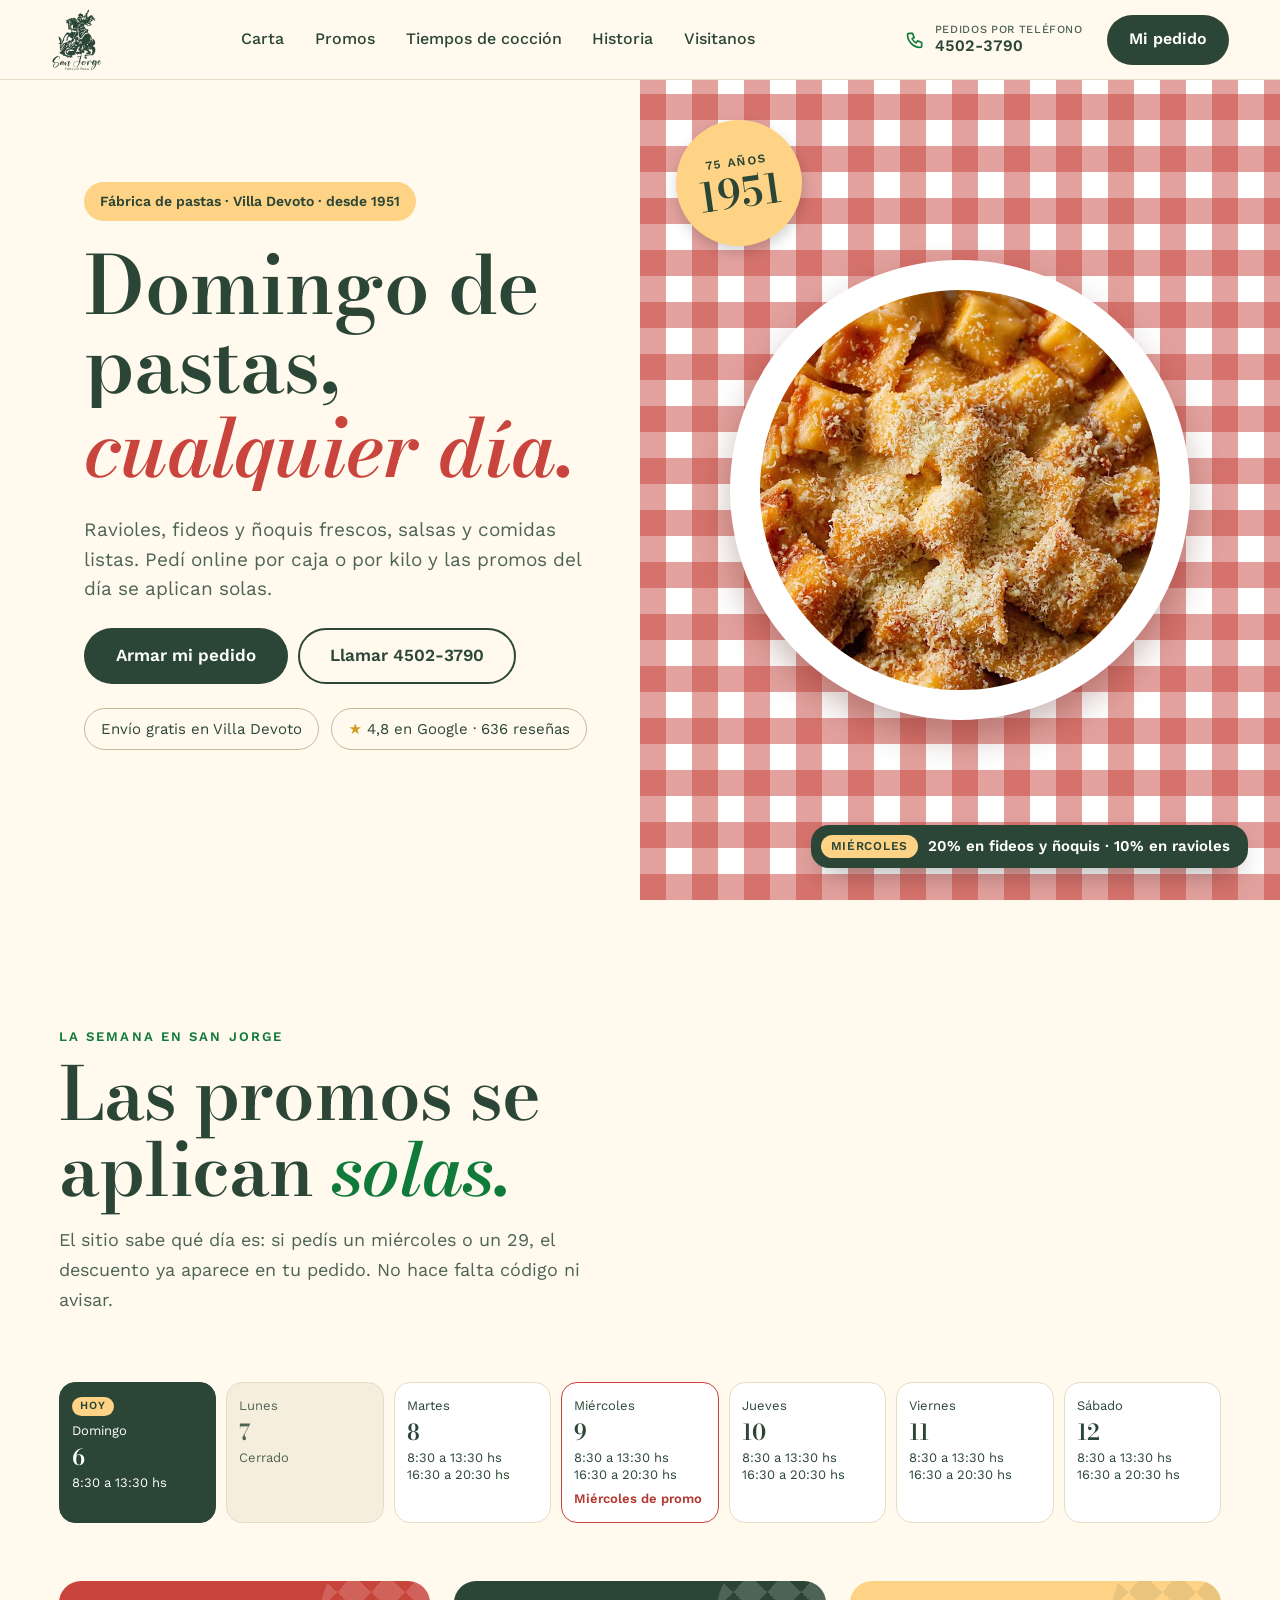
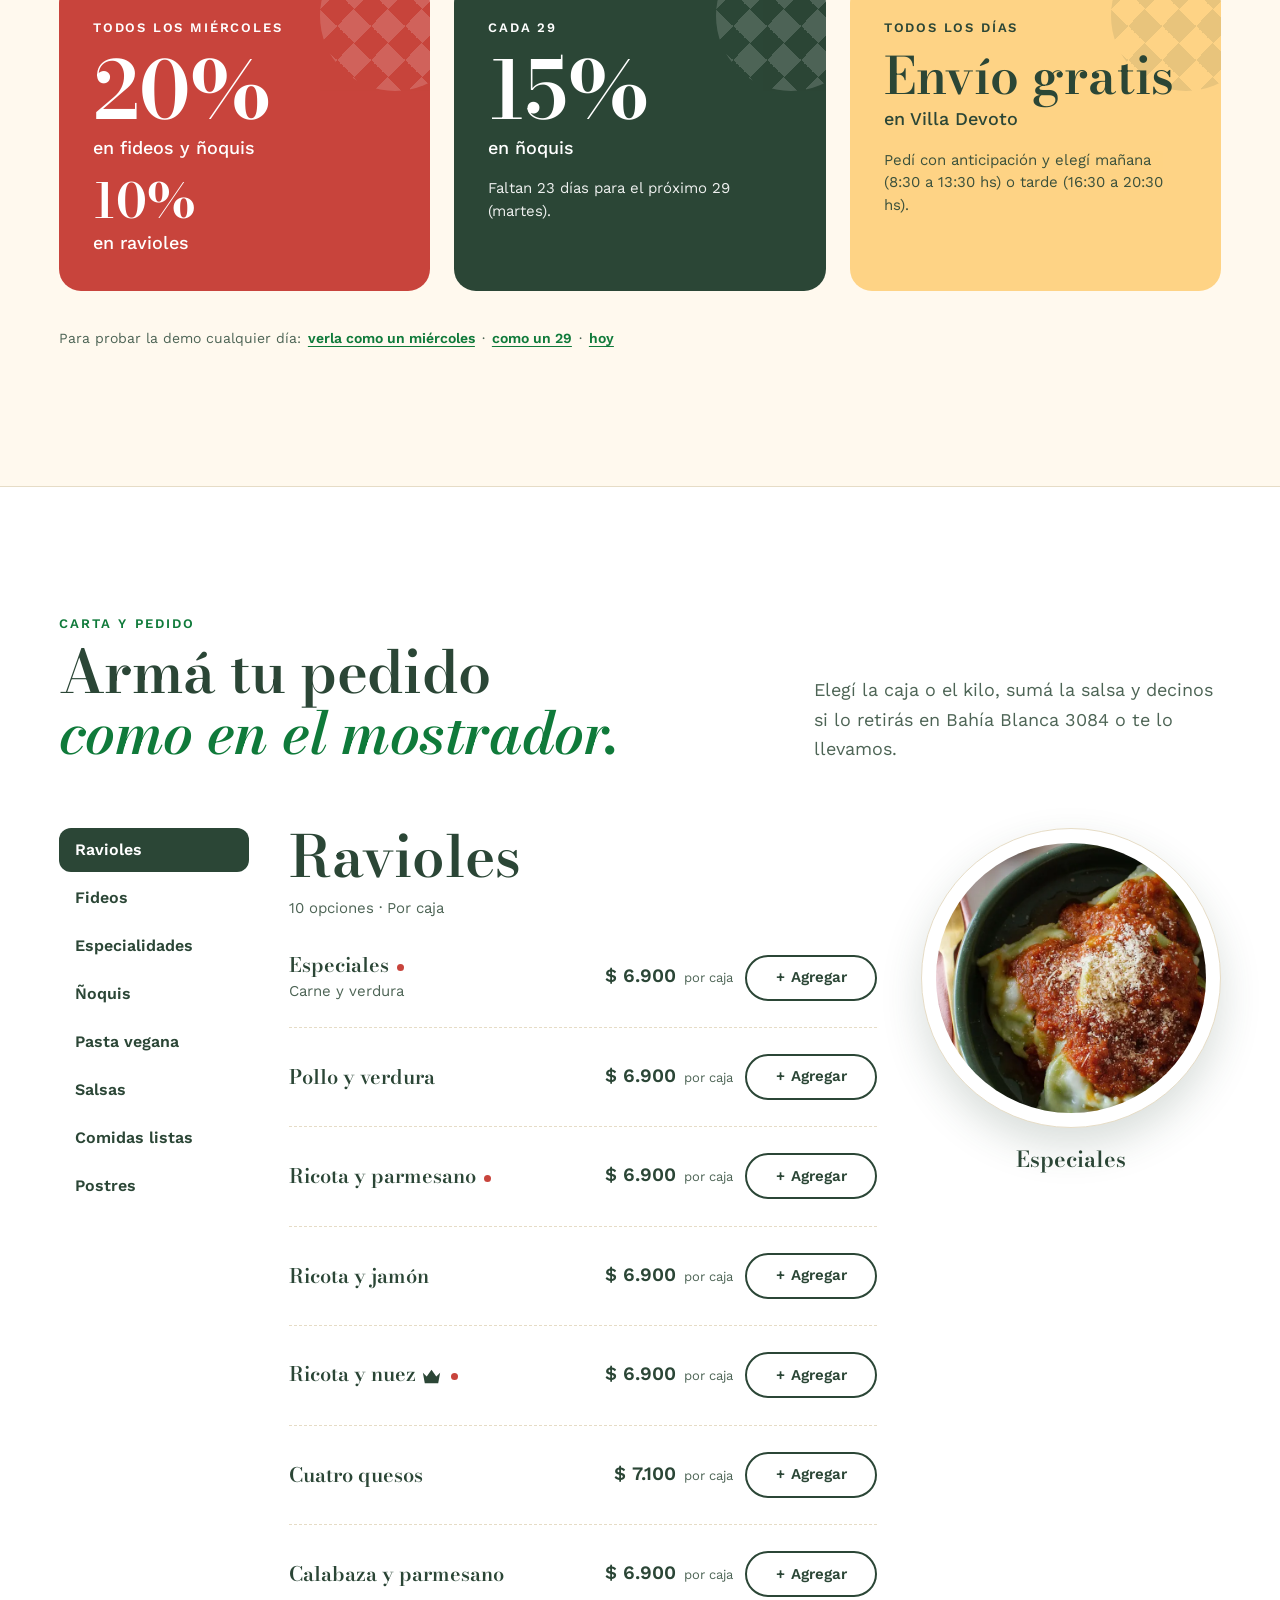
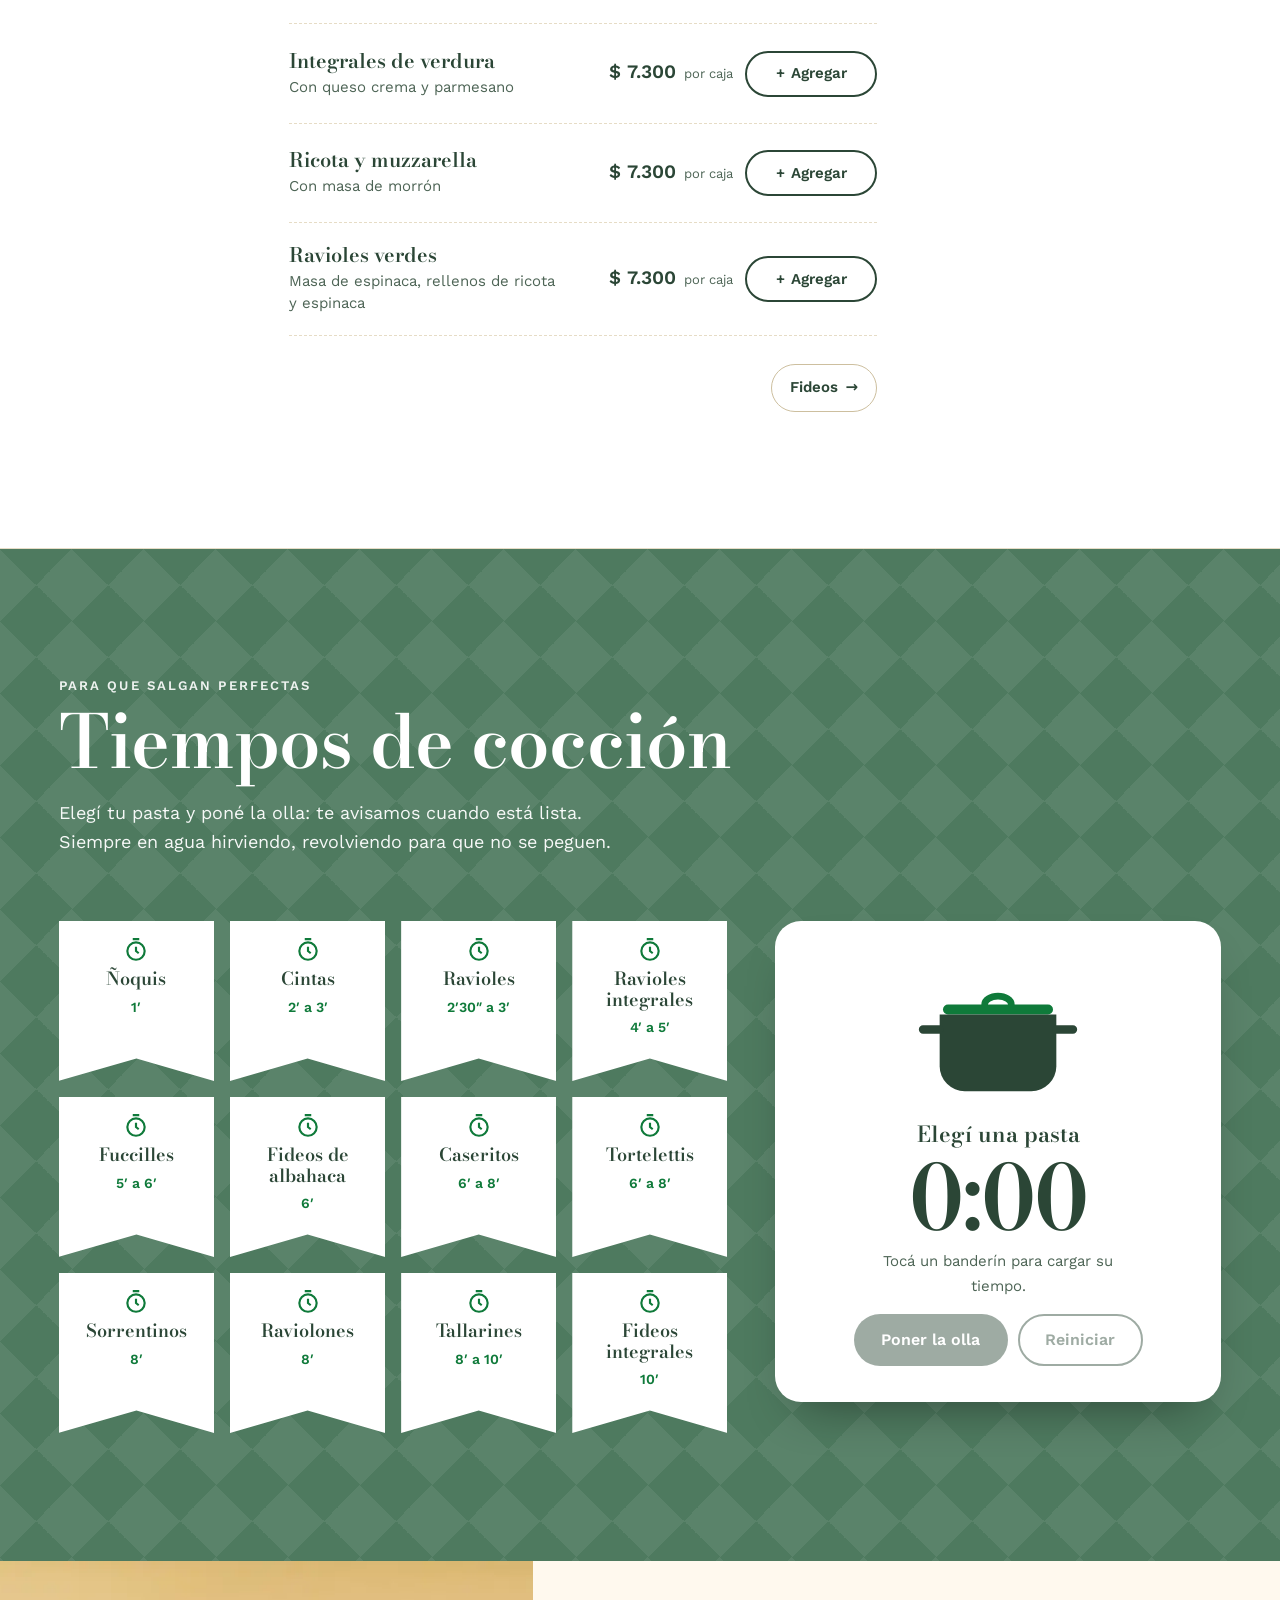
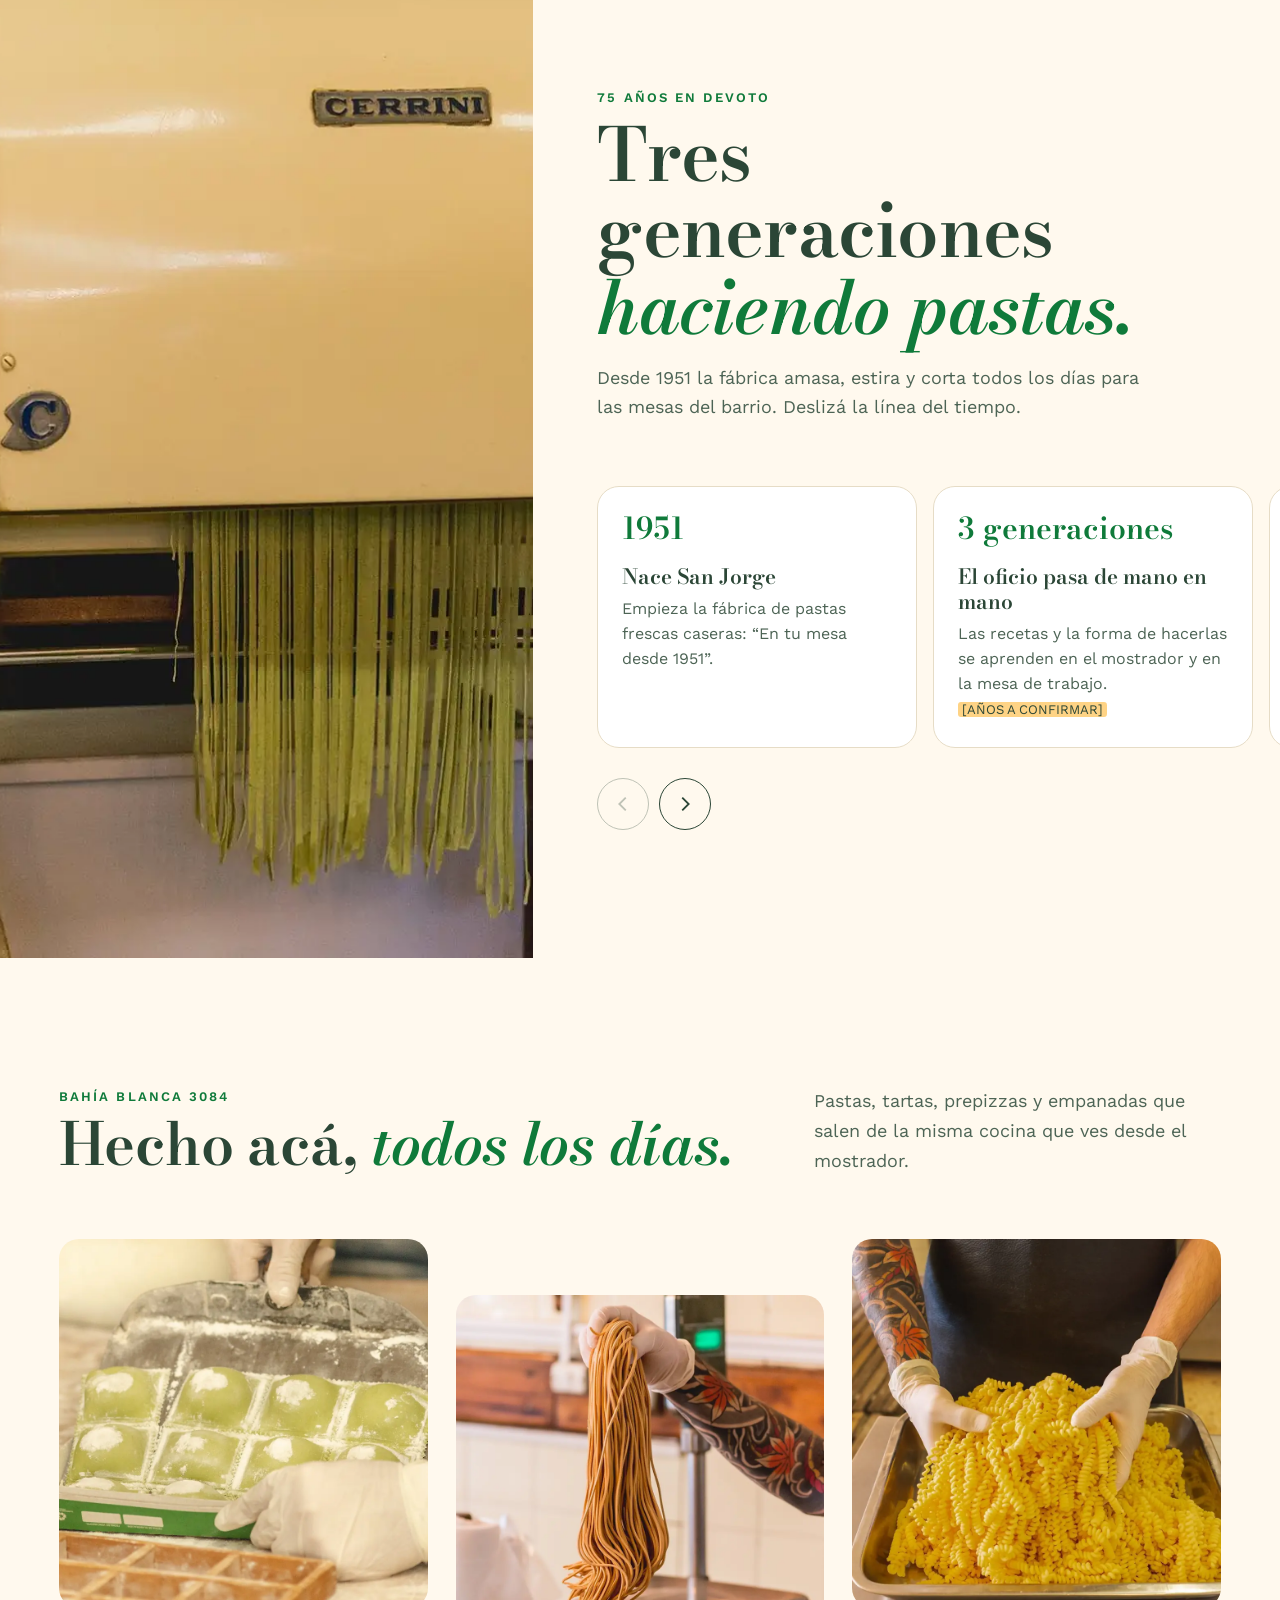
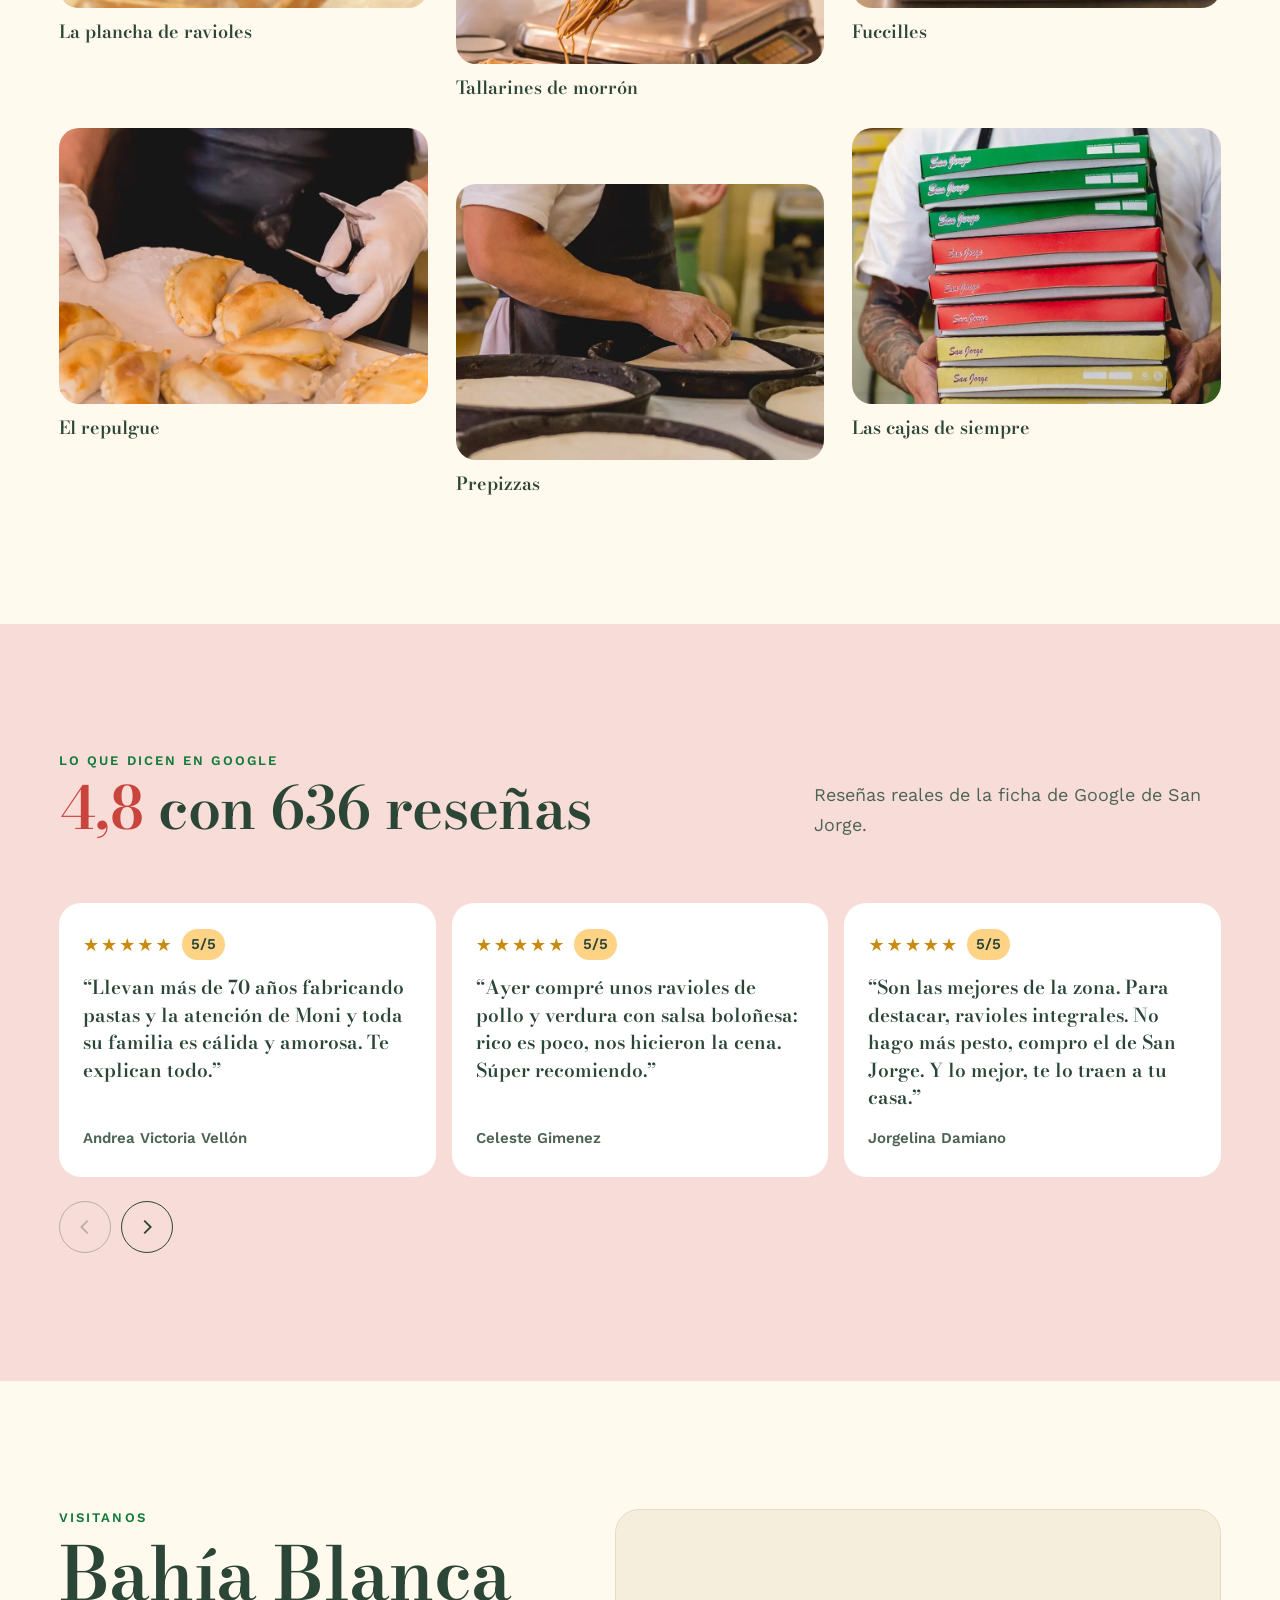
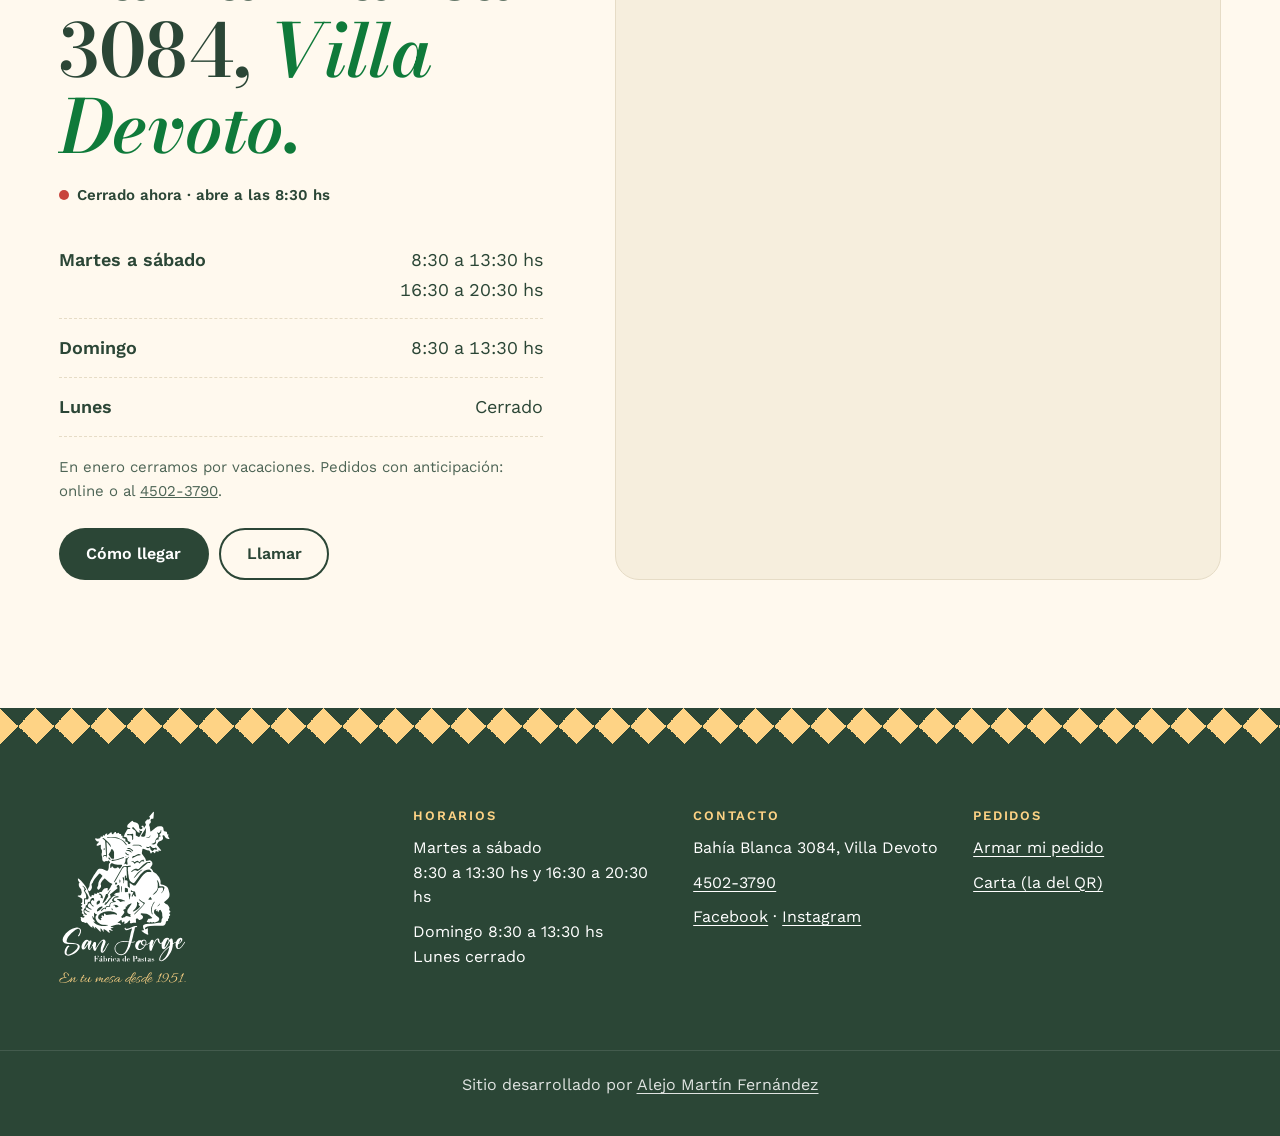
==== commit 33405ed7: "Títulos más firmes (Bodoni opsz 11 + 600), foto del hero centrada en los ravioles y teléfono del hea" ====
--- a/index.html
+++ b/index.html
@@ -21,16 +21,16 @@
 <link rel="icon" href="img/marca/isotipo-pino.svg" type="image/svg+xml">
 <script>
   (function () {
-    var d = document.documentElement; d.classList.add('js');
+    var d = document.documentElement; d.classList.add('js', 'pedido-vacio');
     if (!matchMedia('(prefers-reduced-motion: reduce)').matches) d.classList.add('con-intro');
   })();
 </script>
 <link rel="preload" href="fonts/bodoni-moda-latin-opsz-normal.woff2" as="font" type="font/woff2" crossorigin>
 <link rel="preload" href="fonts/work-sans-latin-400-normal.woff2" as="font" type="font/woff2" crossorigin>
-<link data-kit-fonts rel="stylesheet" href="css/fonts.css?v=1">
-<link rel="preload" as="image" href="img/fotos/hero-plato-m.webp" imagesrcset="img/fotos/hero-plato-m.webp 700w, img/fotos/hero-plato.webp 1100w" imagesizes="(min-width: 1024px) 520px, 300px">
+<link data-kit-fonts rel="stylesheet" href="css/fonts.css?v=2">
+<link rel="preload" as="image" href="img/fotos/hero-plato-m.webp?v=2" imagesrcset="img/fotos/hero-plato-m.webp?v=2 700w, img/fotos/hero-plato.webp?v=2 1100w" imagesizes="(min-width: 1024px) 520px, 300px">
 <link rel="stylesheet" href="kit/kit.css?v=18">
-<link rel="stylesheet" href="css/style.css?v=2">
+<link rel="stylesheet" href="css/style.css?v=3">
 </head>
 <body>
 
@@ -53,7 +53,7 @@
       <a href="#carta">Carta</a><a href="#promos">Promos</a><a href="#coccion">Tiempos de cocción</a><a href="#historia">Historia</a><a href="#visitanos">Visitanos</a>
     </nav>
     <div class="top__acts">
-      <a class="top__tel" href="tel:+541145023790">4502-3790</a>
+      <a class="top__tel" href="tel:+541145023790" aria-label="Llamar a San Jorge al 4502-3790"><svg viewBox="0 0 24 24" aria-hidden="true"><path d="M5 4h4l2 5-2.5 1.5a11 11 0 0 0 5 5L15 13l5 2v4a2 2 0 0 1-2 2A16 16 0 0 1 3 6a2 2 0 0 1 2-2"/></svg><span><small>Pedidos por teléfono</small>4502-3790</span></a>
       <button type="button" class="cartbtn" data-kit-open="carrito" data-kit-target aria-label="Ver mi pedido">
         <span class="pila" aria-hidden="true"></span>
         <span class="cartbtn__t">Mi pedido</span>
@@ -94,7 +94,7 @@
   <div class="hero__mantel">
     <div class="plato h-in" style="--d:2">
       <div class="plato__in">
-        <img src="img/fotos/hero-plato-m.webp" srcset="img/fotos/hero-plato-m.webp 700w, img/fotos/hero-plato.webp 1100w" sizes="(min-width: 1024px) 520px, 300px" width="700" height="700" alt="Raviolones gratinados de San Jorge" fetchpriority="high" decoding="async">
+        <img src="img/fotos/hero-plato-m.webp?v=2" srcset="img/fotos/hero-plato-m.webp?v=2 700w, img/fotos/hero-plato.webp?v=2 1100w" sizes="(min-width: 1024px) 520px, 300px" width="700" height="700" alt="Raviolones gratinados de San Jorge" fetchpriority="high" decoding="async">
       </div>
     </div>
     <div class="sello h-in" style="--d:4"><small>75 años</small><b>1951</b></div>
@@ -301,6 +301,6 @@
   <p class="pie__credito">Sitio desarrollado por <a href="https://alejomfernandez.com.ar" target="_blank" rel="noopener">Alejo Martín Fernández</a></p>
 </footer>
 
-<script type="module" src="js/main.js?v=2"></script>
+<script type="module" src="js/main.js?v=3"></script>
 </body>
 </html>
--- a/css/fonts.css
+++ b/css/fonts.css
@@ -5,3 +5,7 @@
 @font-face { font-family: 'Work Sans'; font-style: normal; font-weight: 500; font-display: swap; src: url(../fonts/work-sans-latin-500-normal.woff2) format('woff2'); }
 @font-face { font-family: 'Work Sans'; font-style: normal; font-weight: 600 700; font-display: swap; src: url(../fonts/work-sans-latin-600-normal.woff2) format('woff2'); }
 @font-face { font-family: 'Allura'; font-style: normal; font-weight: 400; font-display: swap; src: url(../fonts/allura-latin-400-normal.woff2) format('woff2'); }
+
+/* Bodoni con trazos finos más firmes: óptica de texto (opsz 11) en todos los tamaños, así los títulos no se "rompen" sobre los fondos */
+*, *::before, *::after { font-variation-settings: 'opsz' 11 !important; }  /* !important: el shorthand font de cada regla la resetea */
+:where(.kit-root, .kit-admin, .kmn) :is(h1, h2, h3, h4) { font-weight: 600; }
--- a/css/style.css
+++ b/css/style.css
@@ -40,7 +40,7 @@
 /* ---------- tipografía de secciones */
 .sec { padding: var(--aire) 0; }
 .kicker { margin: 0 0 .6rem; font: 600 .82rem/1.3 var(--f-txt); letter-spacing: .16em; text-transform: uppercase; color: var(--caja); }
-.h2 { margin: 0; font: 500 clamp(2.1rem, 6.2vw, 4.6rem)/1.04 var(--f-tit); letter-spacing: -.01em; text-wrap: balance; }
+.h2 { margin: 0; font: 600 clamp(2.1rem, 6.2vw, 4.6rem)/1.04 var(--f-tit); letter-spacing: -.01em; text-wrap: balance; }
 .h2 em { font-style: italic; color: var(--caja); }
 .sec__head { max-width: 760px; margin-bottom: clamp(36px, 5vw, 64px); }
 .sec__p { margin: 1.1rem 0 0; max-width: 42ch; color: var(--suave); }
@@ -113,7 +113,10 @@
   .top__nav a { text-decoration: none; position: relative; padding: 6px 0; }
   .top__nav a::after { content: ''; position: absolute; left: 0; right: 0; bottom: 0; height: 2px; background: var(--mantel); transform: scaleX(0); transform-origin: left; transition: transform .25s var(--ease); }
   .top__nav a:hover::after { transform: scaleX(1); }
-  .top__tel { display: inline; font-size: 15px; text-decoration: none; color: var(--suave); }
+  .top__tel { display: none; }
+  .cartbtn__n { transition: transform .2s; }
+  html.pedido-vacio .cartbtn .pila, html.pedido-vacio .cartbtn__n { display: none; }
+  html.pedido-vacio .cartbtn { padding: 0 22px; }
   .top__pedir, .top__burger { display: none; }
   .cartbtn { display: inline-flex; align-items: center; gap: 12px; height: 50px; padding: 0 8px 0 18px; border: 0; border-radius: 999px; background: var(--pino); color: #fff; font-weight: 600; font-size: 16px; cursor: pointer; transition: background .2s; }
   .cartbtn:hover { background: var(--caja); }
@@ -133,7 +136,7 @@
 /* menú del celu */
 .menu { position: fixed; inset: 0; z-index: 60; background: var(--pino); color: #fff; padding: calc(var(--top) + 32px) 28px 32px; display: flex; flex-direction: column; justify-content: space-between; animation: menu-in .35s var(--ease); }
 .menu nav { display: flex; flex-direction: column; }
-.menu nav a { font: 500 2rem/1.15 var(--f-tit); text-decoration: none; padding: 12px 0; border-bottom: 1px solid rgba(255,255,255,.14); opacity: 0; animation: up .45s var(--ease) forwards; }
+.menu nav a { font: 600 2rem/1.15 var(--f-tit); text-decoration: none; padding: 12px 0; border-bottom: 1px solid rgba(255,255,255,.14); opacity: 0; animation: up .45s var(--ease) forwards; }
 .menu nav a:nth-child(2) { animation-delay: .04s } .menu nav a:nth-child(3) { animation-delay: .08s } .menu nav a:nth-child(4) { animation-delay: .12s } .menu nav a:nth-child(5) { animation-delay: .16s } .menu nav a:nth-child(6) { animation-delay: .2s }
 .menu__pie { margin: 0; opacity: .85; font-size: 16px; }
 html.menu-on .top { background: var(--pino); border-color: transparent; }
@@ -199,7 +202,7 @@
   .hero { min-height: calc(100vh - var(--top)); min-height: calc(100svh - var(--top)); grid-template-columns: minmax(0, 1fr) minmax(0, 1fr); grid-template-rows: minmax(0, 1fr); }
   .hero__txt { grid-row: 1; grid-column: 1; justify-content: center; gap: 24px; padding: 48px clamp(32px, 3vw, 56px) 96px clamp(40px, 6.6vw, 104px); }
   .hero__chip { display: inline-block; align-self: flex-start; margin: 0; background: var(--mostaza); color: var(--pino); font-size: 14px; font-weight: 600; padding: 8px 16px; border-radius: 999px; }
-  .hero__t { font-weight: 500; font-size: clamp(3.6rem, 6.3vw, 6.4rem); line-height: .98; }
+  .hero__t { font-weight: 600; font-size: clamp(3.6rem, 6.3vw, 6.4rem); line-height: .98; }
   .hero__p { font-size: 19px; max-width: 30em; }
   .hero__cta .btn { flex: 0 0 auto; height: 56px; padding: 0 30px; font-size: 17px; }
   .hero__cta .btn--line { display: inline-flex; }
@@ -249,7 +252,7 @@
 .promo--envio { background: var(--mostaza); color: var(--pino); }
 .promo--envio::after { background: repeating-conic-gradient(from 45deg, var(--pino) 0 90deg, transparent 0 180deg); background-size: 34px 34px; opacity: .1; }
 .promo__dia { margin: 0 0 12px; font-size: 13px; font-weight: 600; letter-spacing: .14em; text-transform: uppercase; }
-.promo__big { margin: 0; font: 500 clamp(3.2rem, 12vw, 5rem)/1 var(--f-tit); }
+.promo__big { margin: 0; font: 600 clamp(3.2rem, 12vw, 5rem)/1 var(--f-tit); }
 .promo__big b { font-weight: 600; }
 .promo__big span { display: block; font: 500 18px/1.3 var(--f-txt); margin-top: 6px; }
 .promo__big--s { margin-top: 18px; font-size: clamp(2.2rem, 8vw, 3rem); }
@@ -270,7 +273,7 @@
 .carta__kit .kit-tab.is-on { background: var(--pino); border-color: var(--pino); color: #fff; }
 .carta__kit .kit-carta__panel { display: block; }
 .fam { padding: 18px 0 8px; }
-.fam__t { margin: 0; font: 500 clamp(2.2rem, 8vw, 3.6rem)/1 var(--f-tit); }
+.fam__t { margin: 0; font: 600 clamp(2.2rem, 8vw, 3.6rem)/1 var(--f-tit); }
 .fam__s { margin: 10px 0 0; font-size: 15px; color: var(--suave); display: flex; flex-wrap: wrap; gap: 6px 12px; align-items: center; }
 .fam__promo { background: var(--mantel); color: #fff; font-weight: 600; font-size: 13px; padding: 4px 10px; border-radius: 999px; }
 .fam__aviso { font-size: 14px; color: var(--suave); margin: 6px 0 0; }
@@ -341,7 +344,7 @@
   .carta__fotobox { aspect-ratio: 1; border-radius: 50%; background: #fff; padding: 14px; box-shadow: 0 18px 40px rgba(43,70,54,.18); border: 1px solid var(--linea); }
   .carta__fotobox img { width: 100%; height: 100%; object-fit: cover; border-radius: 50%; transition: opacity .25s; }
   .carta__fotobox img.cambia { opacity: .2; }
-  .carta__fotonom { text-align: center; font: 500 22px/1.25 var(--f-tit); margin: 18px 0 0; }
+  .carta__fotonom { text-align: center; font: 600 22px/1.25 var(--f-tit); margin: 18px 0 0; }
   html.kit-has-cart .carta__kit .kit-carta__panel { padding-bottom: 0; }
 }
 @media (min-width: 1024px) and (max-width: 1279px) { .carta__grid { grid-template-columns: minmax(0, 1fr) 240px; gap: 32px; } .carta__kit { grid-template-columns: 170px minmax(0, 1fr); gap: 0 28px; } .carta__kit .kit-item.sj-item { grid-template-columns: minmax(0, 1fr); gap: 12px; } .it__buy { grid-template-areas: "seg seg" "precio qty"; grid-template-columns: minmax(0, 1fr) auto; } .it__buy .seg { justify-self: start; } .it__buy.sin-seg { grid-template-areas: "precio qty"; grid-template-columns: minmax(0, 1fr) auto; } .precio { justify-content: flex-start; } }
@@ -416,7 +419,7 @@
 .galeria { margin: 0 calc(var(--pad) * -1); padding-left: var(--pad); padding-right: var(--pad); scroll-padding: 0 var(--pad); }
 .gal { margin: 0; width: min(74vw, 300px); }
 .gal img { width: 100%; aspect-ratio: 4 / 5; object-fit: cover; border-radius: 20px; background: var(--masa-2); }
-.gal figcaption { margin-top: 12px; font: 500 18px/1.3 var(--f-tit); }
+.gal figcaption { margin-top: 12px; font: 600 18px/1.3 var(--f-tit); }
 @media (min-width: 1024px) {
   .galeria { display: grid; grid-template-columns: repeat(12, minmax(0, 1fr)); gap: 28px; overflow: visible; margin: 0; padding: 0; cursor: auto; user-select: auto; scroll-snap-type: none; }
   .galeria .gal { width: auto; }
@@ -436,7 +439,7 @@
 .res { width: min(80vw, 360px); background: #fff; border-radius: 22px; padding: 26px 24px; display: flex; flex-direction: column; gap: 14px; }
 .res__stars { margin: 0; color: #c98a10; font-size: 18px; letter-spacing: 2px; display: flex; align-items: center; gap: 8px; }
 .res__stars b { color: var(--pino); font-size: 15px; letter-spacing: 0; background: var(--mostaza); padding: 3px 9px; border-radius: 999px; }
-.res__t { margin: 0; font: 500 19px/1.45 var(--f-tit); flex: 1; }
+.res__t { margin: 0; font: 600 19px/1.45 var(--f-tit); flex: 1; }
 .res__n { margin: 0; font-size: 15px; font-weight: 600; color: var(--suave); }
 @media (min-width: 1024px) { .rese { margin: 0; padding: 0; scroll-padding: 0; } .res { width: calc((100% - 32px) / 3); } }
 
@@ -507,3 +510,11 @@
   .sello { width: 64px; height: 64px; } .sello b { font-size: 20px; }
 }
 @media (min-width: 1024px) and (max-width: 1279px) { .hero__t { font-size: clamp(3.4rem, 6vw, 4.6rem); } .hero__txt { gap: 18px; } }
+
+@media (min-width: 1280px) {
+  .top__tel { display: inline-flex; align-items: center; gap: 10px; height: 50px; padding: 0 16px 0 12px; border-radius: 999px; text-decoration: none; color: var(--pino); transition: background .2s; }
+  .top__tel:hover { background: var(--masa-2); }
+  .top__tel svg { width: 20px; height: 20px; fill: none; stroke: var(--caja); stroke-width: 2; stroke-linejoin: round; flex-shrink: 0; }
+  .top__tel span { display: flex; flex-direction: column; line-height: 1.15; font-weight: 600; font-size: 16px; font-variant-numeric: tabular-nums; }
+  .top__tel small { font-size: 11px; font-weight: 500; letter-spacing: .06em; text-transform: uppercase; color: var(--suave); }
+}
